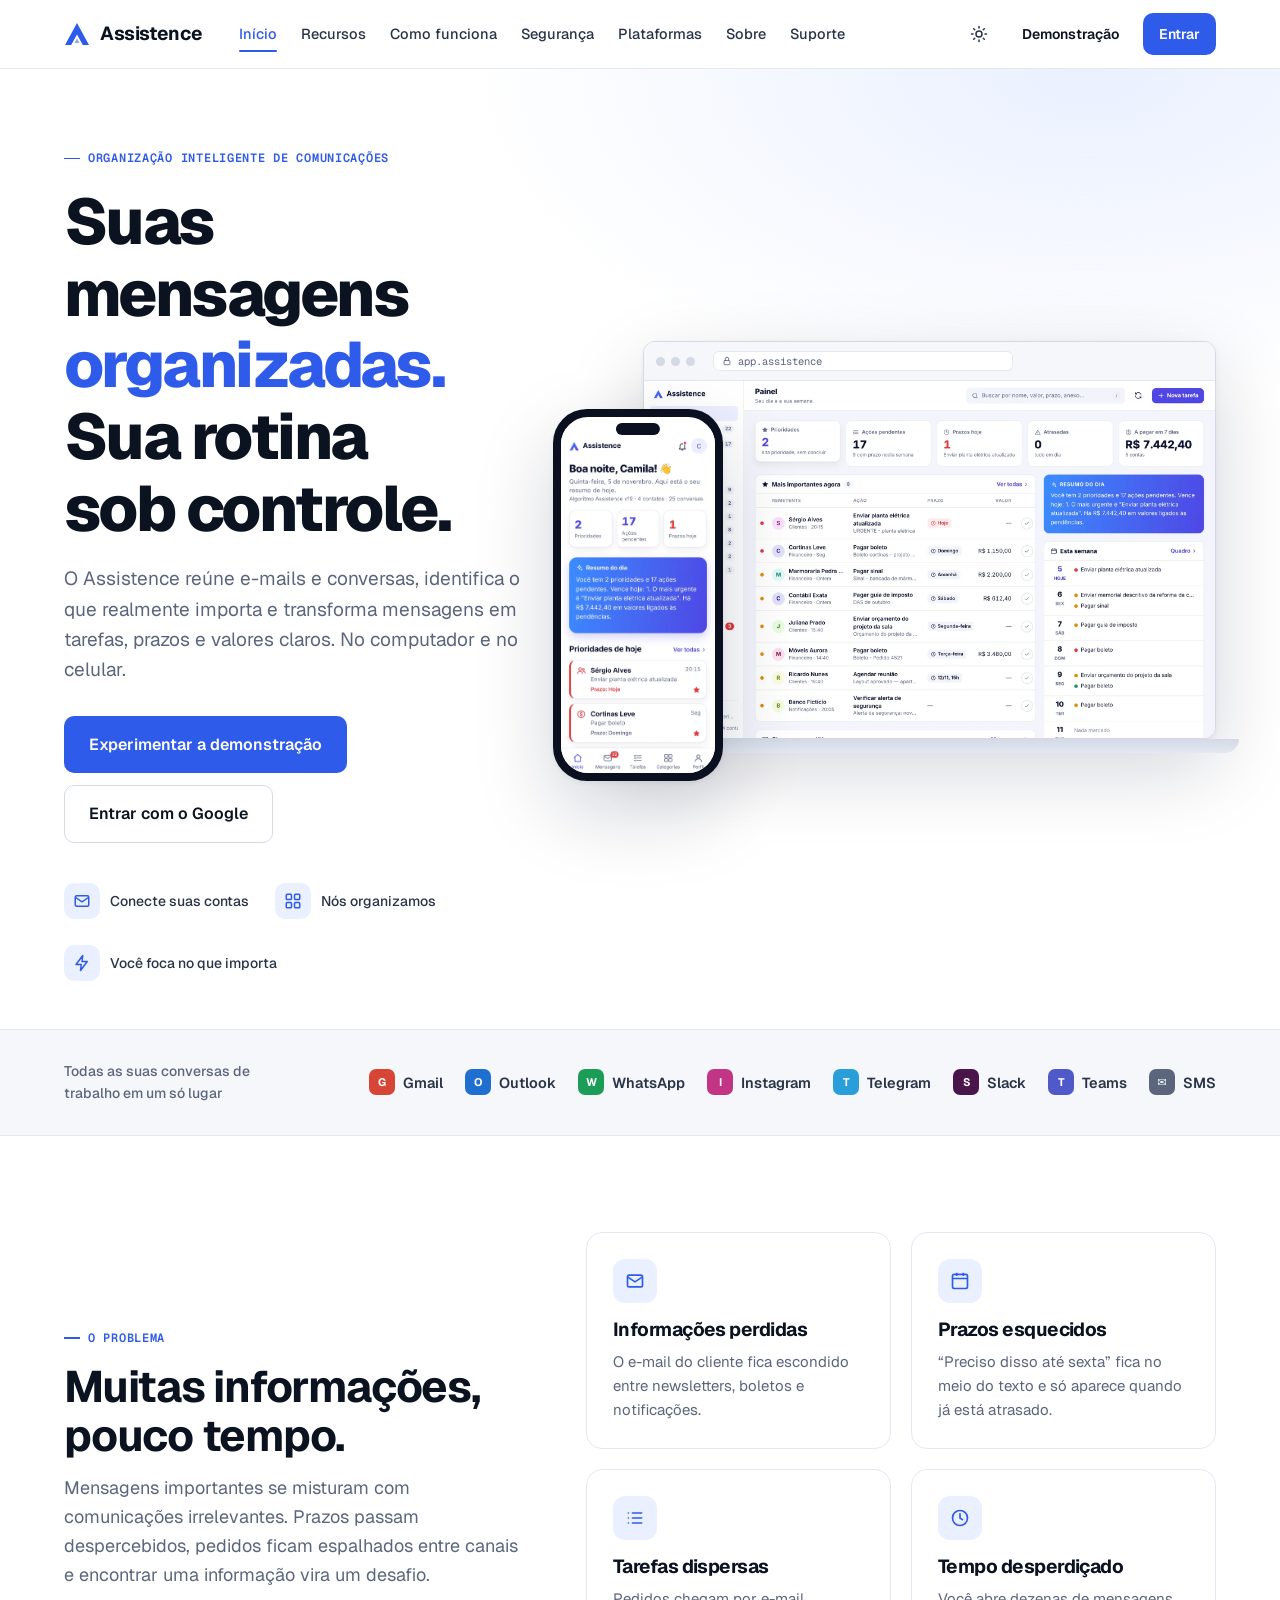
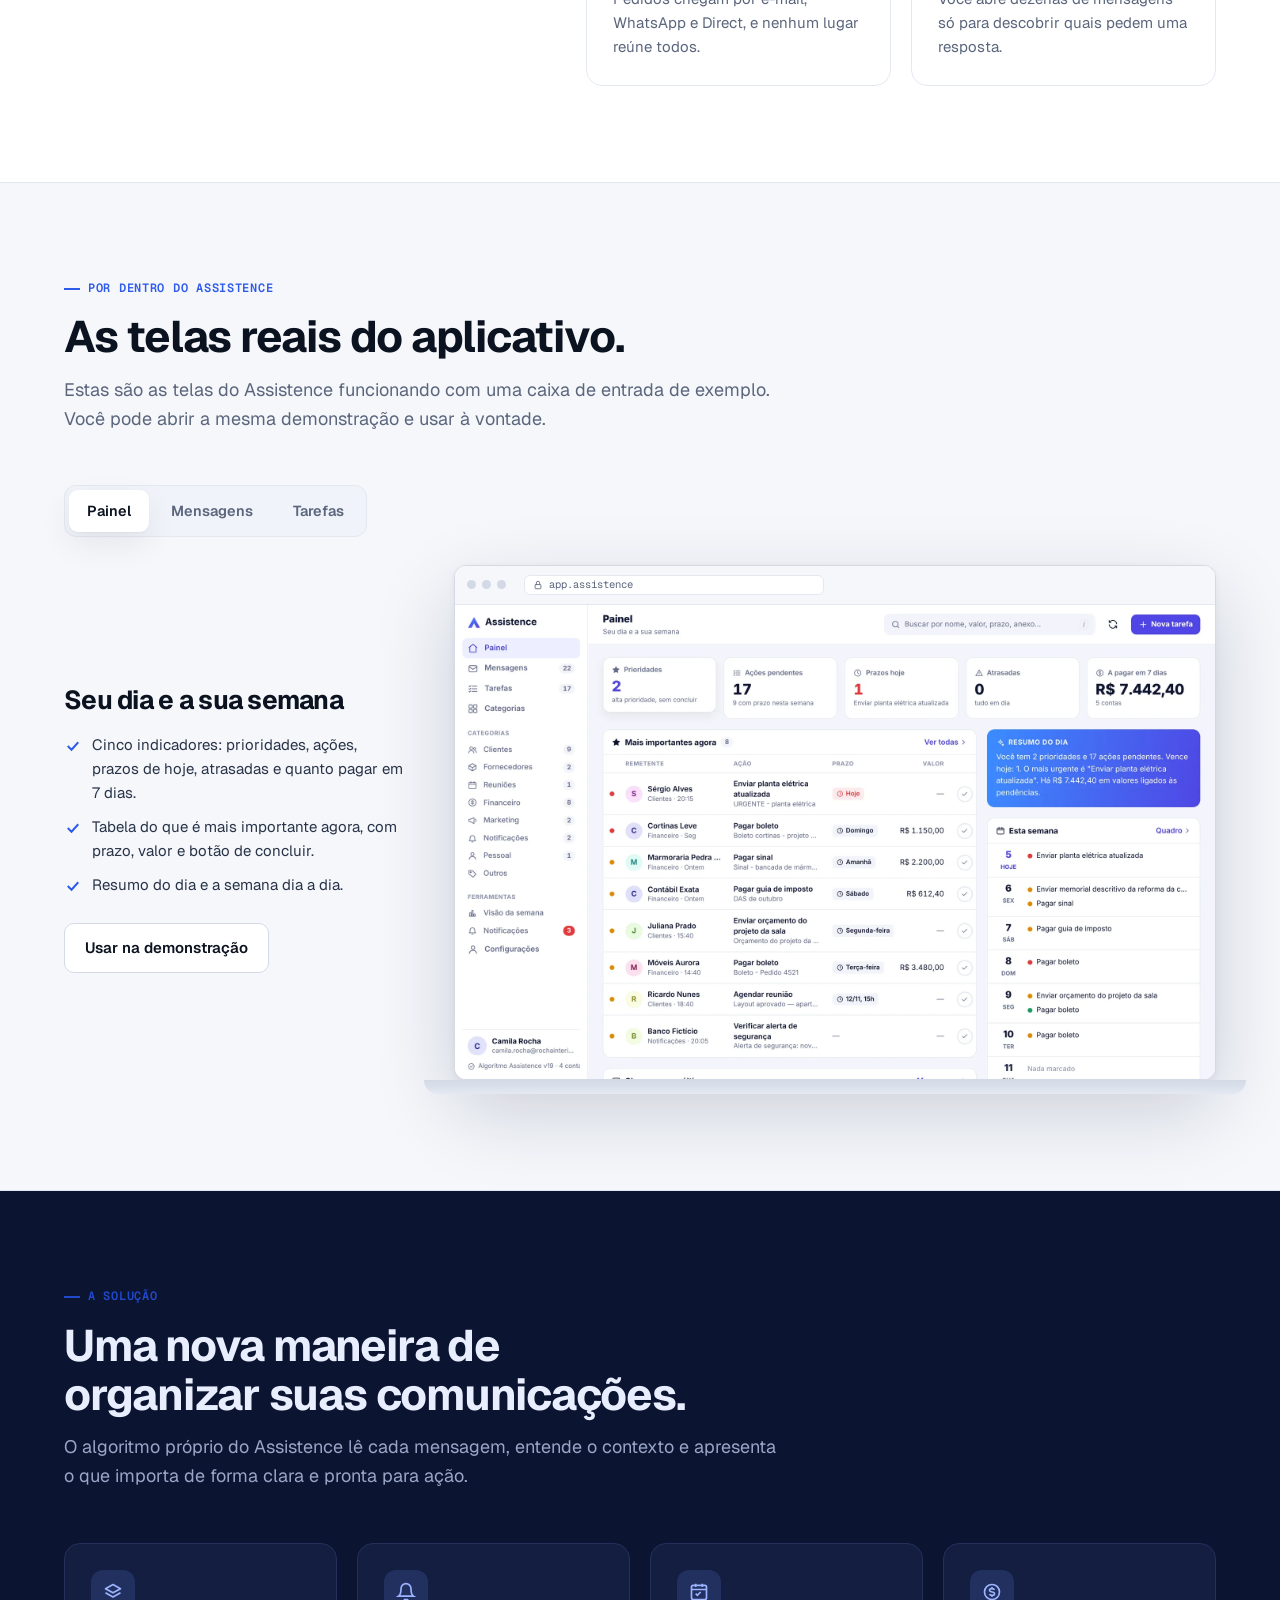
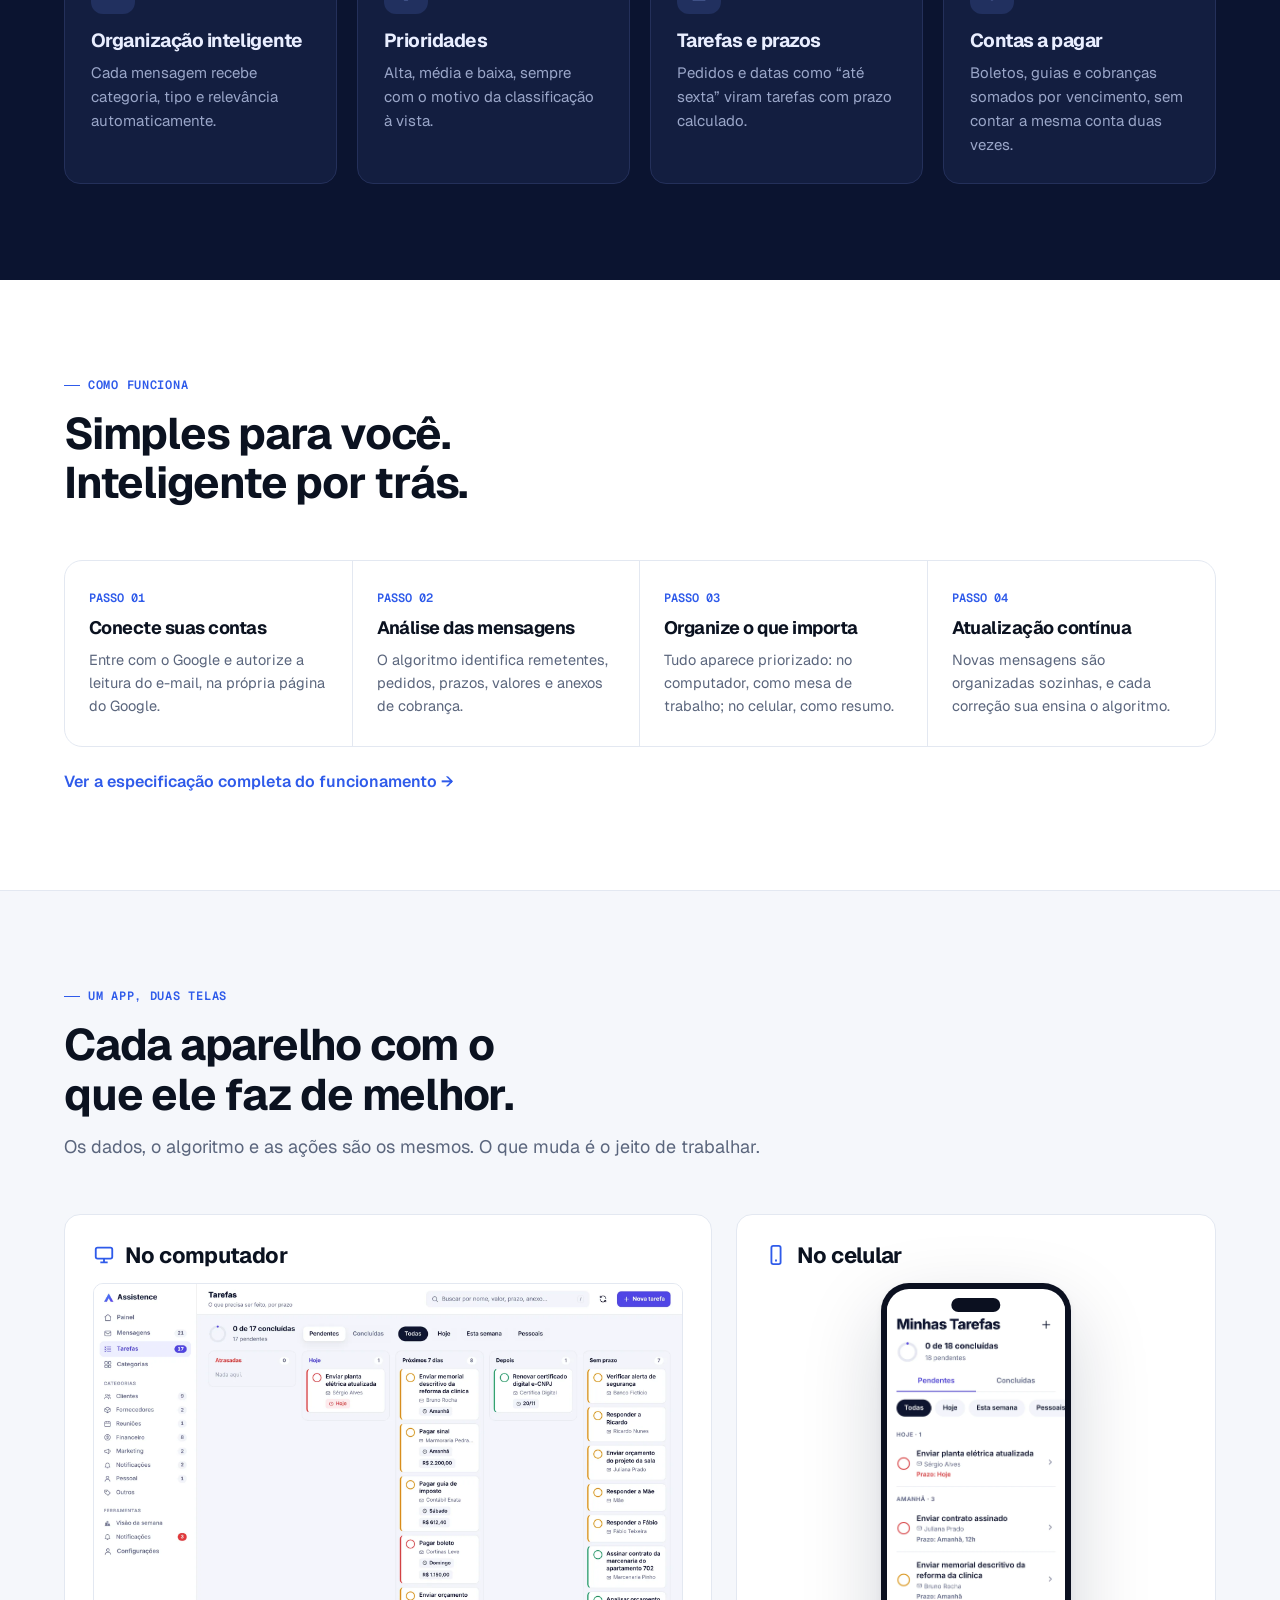
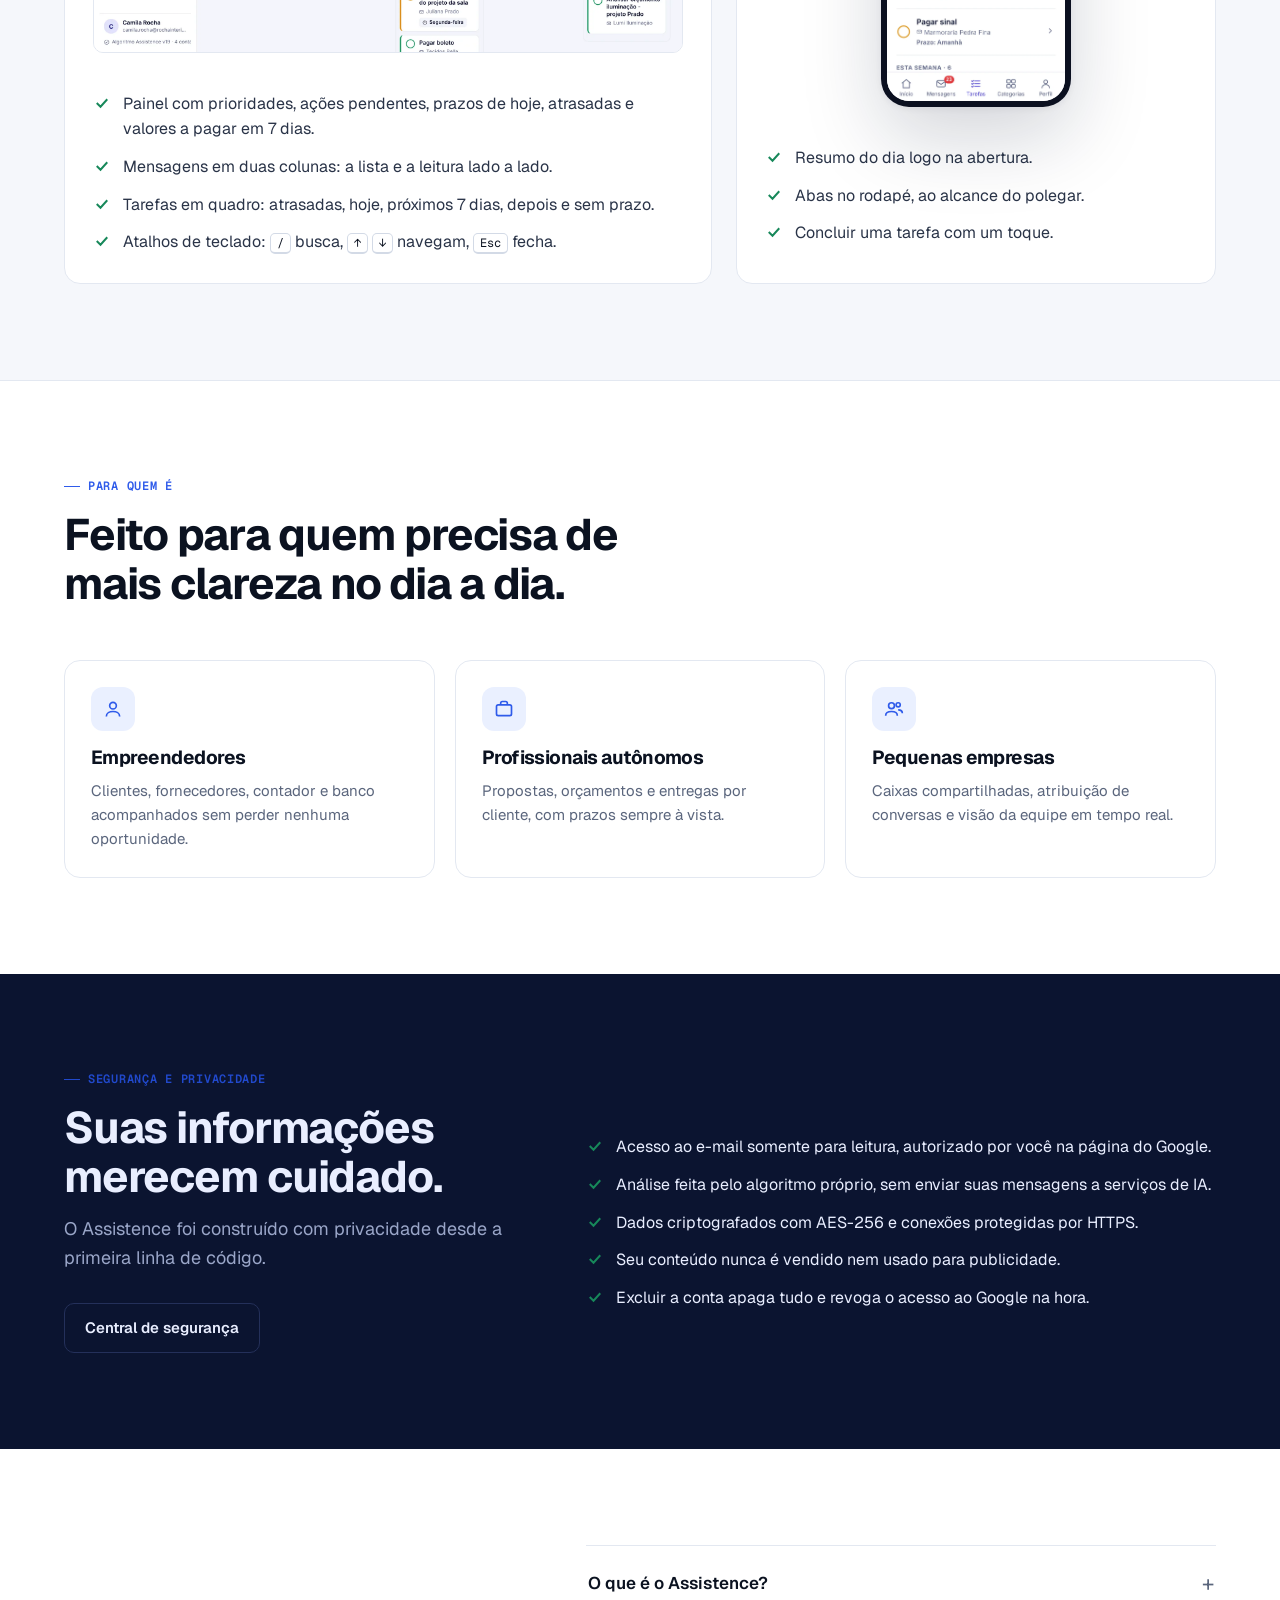
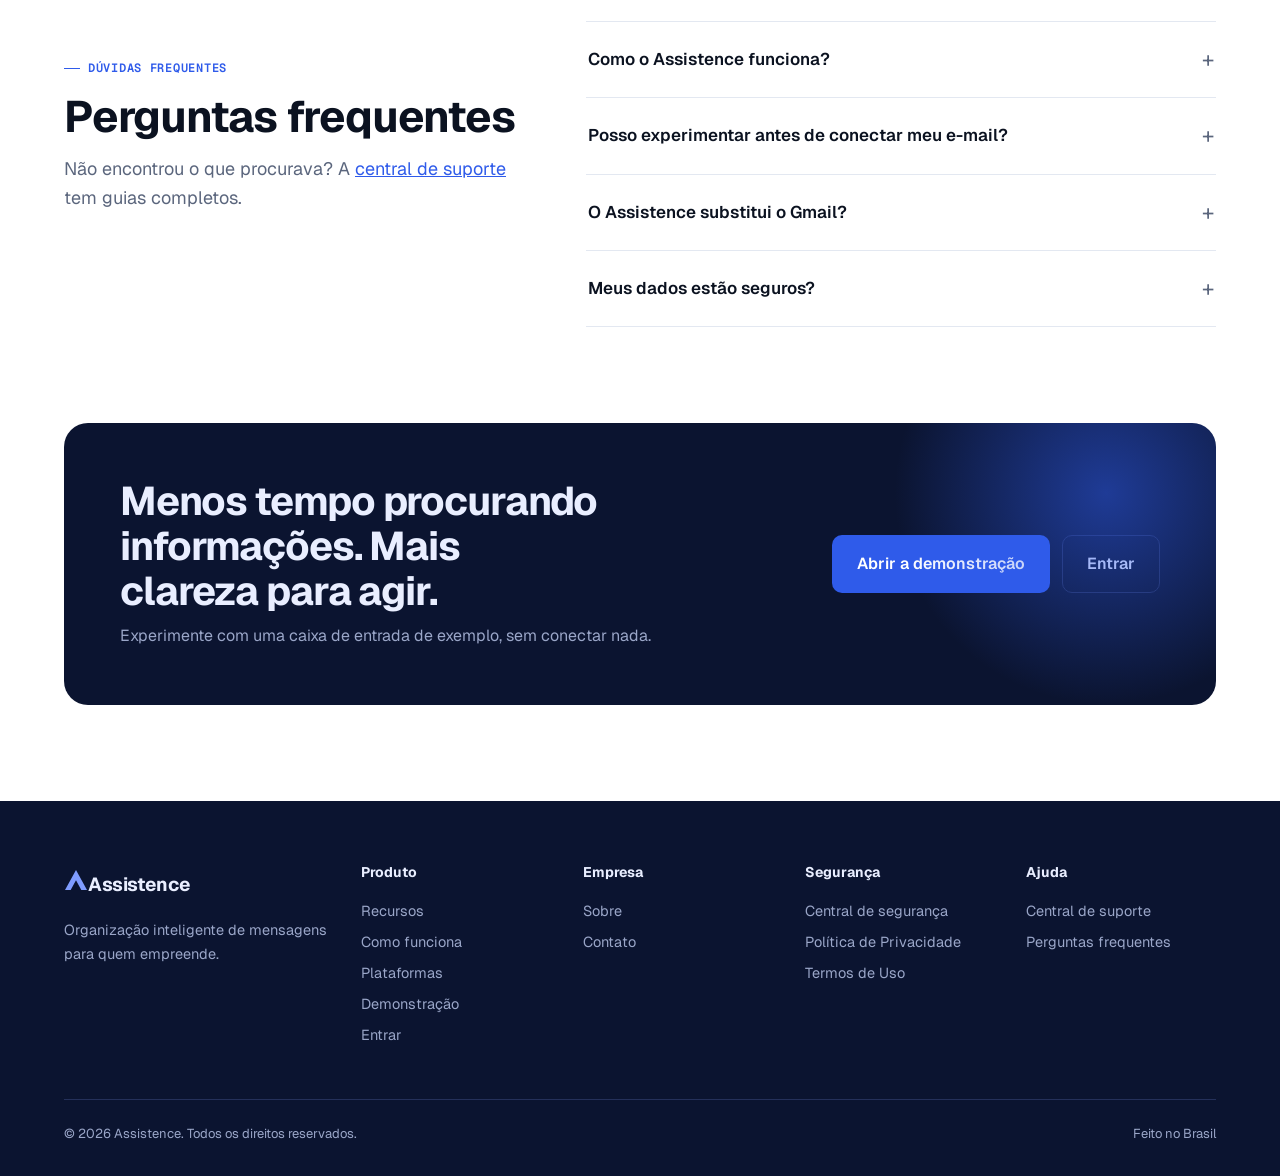
==== site/index.html @ debc9193 "Publica o site do Assistence pela Netlify Site v2 na pasta site/ (netlify.toml), com a página de dem" ====
<!doctype html>
<html lang="pt-BR">
<head>
<meta charset="utf-8">
<meta name="viewport" content="width=device-width,initial-scale=1,viewport-fit=cover">
<title>Assistence | Organização inteligente de mensagens</title>
<meta name="description" content="O Assistence reúne e-mails e conversas, identifica o que importa e transforma mensagens em tarefas, prazos e valores. No computador e no celular.">
<meta property="og:type" content="website">
<meta property="og:site_name" content="Assistence">
<meta property="og:title" content="Assistence | Organização inteligente de mensagens">
<meta property="og:description" content="O Assistence reúne e-mails e conversas, identifica o que importa e transforma mensagens em tarefas, prazos e valores. No computador e no celular.">
<meta property="og:locale" content="pt_BR">
<meta name="twitter:card" content="summary_large_image">
<meta name="theme-color" content="#2f5bea">
<link rel="icon" href="assets/icone.svg" type="image/svg+xml">
<link rel="preconnect" href="https://fonts.googleapis.com"><link rel="preconnect" href="https://fonts.gstatic.com" crossorigin>
<link rel="stylesheet" href="https://fonts.googleapis.com/css2?family=Geist:wght@400;500;600;700;800&family=Geist+Mono:wght@500;600&display=swap">
<link rel="stylesheet" href="assets/site.css">
<!-- Espaço para o código de análise de visitas (Google Analytics ou Cloudflare Web Analytics) -->
</head>
<body>
<header class="top">
  <div class="wrap nav">
    <a class="logo" href="index.html" aria-label="Assistence, página inicial"><svg width="26" height="24" viewBox="0 0 26 24" fill="currentColor"><path d="M13 1 1 23h6.2L13 12.4 18.8 23H25z"/><path d="M13 16.2 10.6 21h4.8z" opacity=".55"/></svg>Assistence</a>
    <nav class="menu" id="menu" aria-label="Seções do site"></nav>
    <div class="nav-r">
      <button class="icb" id="theme" aria-label="Alternar tema claro e escuro"><svg width="18" height="18" viewBox="0 0 24 24" fill="none" stroke="currentColor" stroke-width="2" stroke-linecap="round"><circle cx="12" cy="12" r="4"/><path d="M12 2v2M12 20v2M4.9 4.9l1.4 1.4M17.7 17.7l1.4 1.4M2 12h2M20 12h2M4.9 19.1l1.4-1.4M17.7 6.3l1.4-1.4"/></svg></button>
      <a class="btn ghost sm only-desk" data-link="demo" href="acessar.html">Demonstração</a>
      <a class="btn sm" data-link="app" href="acessar.html">Entrar</a>
    </div>
  </div>
</header>
<main>
<div class="page" id="p-inicio">
  <section class="hero">
    <div class="wrap hero-grid">
      <div>
        <span class="label">Organização inteligente de comunicações</span>
        <h1>Suas mensagens <span>organizadas.</span> Sua rotina sob controle.</h1>
        <p class="lead">O Assistence reúne e-mails e conversas, identifica o que realmente importa e transforma mensagens em tarefas, prazos e valores claros. No computador e no celular.</p>
        <div class="cta"><a class="btn lg" data-link="demo" href="acessar.html">Experimentar a demonstração</a><a class="btn sec lg" data-link="app" href="acessar.html">Entrar com o Google</a></div>
        <div class="pillars">
          <div><i><svg width="18" height="18" viewBox="0 0 24 24" fill="none" stroke="currentColor" stroke-width="2"><rect x="3" y="5" width="18" height="14" rx="2"/><path d="m3 7 9 6 9-6"/></svg></i>Conecte suas contas</div>
          <div><i><svg width="18" height="18" viewBox="0 0 24 24" fill="none" stroke="currentColor" stroke-width="2"><rect x="3" y="3" width="7" height="7" rx="1.5"/><rect x="14" y="3" width="7" height="7" rx="1.5"/><rect x="3" y="14" width="7" height="7" rx="1.5"/><rect x="14" y="14" width="7" height="7" rx="1.5"/></svg></i>Nós organizamos</div>
          <div><i><svg width="18" height="18" viewBox="0 0 24 24" fill="none" stroke="currentColor" stroke-width="2" stroke-linejoin="round"><path d="M13 2 4 14h7l-1 8 9-12h-7z"/></svg></i>Você foca no que importa</div>
        </div>
      </div>
      <div class="devices only-desk" data-mock="pair"></div>
      <div class="hero-phone" data-mock="phone:inicio"></div>
    </div>
  </section>

  <section class="channels">
    <div class="wrap row">
      <p>Todas as suas conversas de trabalho em um só lugar</p>
      <div class="chs" data-mock="channels"></div>
    </div>
  </section>

  <section class="band">
    <div class="wrap split">
      <div class="shead flat"><span class="label">O problema</span><h2>Muitas informações, pouco tempo.</h2><p>Mensagens importantes se misturam com comunicações irrelevantes. Prazos passam despercebidos, pedidos ficam espalhados entre canais e encontrar uma informação vira um desafio.</p></div>
      <div class="g2 mscroll">
        <div class="card"><div class="ic"><svg width="20" height="20" viewBox="0 0 24 24" fill="none" stroke="currentColor" stroke-width="2"><rect x="3" y="5" width="18" height="14" rx="2"/><path d="m3 7 9 6 9-6"/></svg></div><h3>Informações perdidas</h3><p>O e-mail do cliente fica escondido entre newsletters, boletos e notificações.</p></div>
        <div class="card"><div class="ic"><svg width="20" height="20" viewBox="0 0 24 24" fill="none" stroke="currentColor" stroke-width="2"><rect x="3" y="4" width="18" height="17" rx="2"/><path d="M3 9h18M8 2v4M16 2v4"/></svg></div><h3>Prazos esquecidos</h3><p>“Preciso disso até sexta” fica no meio do texto e só aparece quando já está atrasado.</p></div>
        <div class="card"><div class="ic"><svg width="20" height="20" viewBox="0 0 24 24" fill="none" stroke="currentColor" stroke-width="2" stroke-linecap="round"><path d="M9 6h11M9 12h11M9 18h11M4 6h.01M4 12h.01M4 18h.01"/></svg></div><h3>Tarefas dispersas</h3><p>Pedidos chegam por e-mail, WhatsApp e Direct, e nenhum lugar reúne todos.</p></div>
        <div class="card"><div class="ic"><svg width="20" height="20" viewBox="0 0 24 24" fill="none" stroke="currentColor" stroke-width="2" stroke-linecap="round"><circle cx="12" cy="12" r="9"/><path d="M12 7v5l3 2"/></svg></div><h3>Tempo desperdiçado</h3><p>Você abre dezenas de mensagens só para descobrir quais pedem uma resposta.</p></div>
      </div>
    </div>
  </section>

  <section class="band alt" id="por-dentro">
    <div class="wrap">
      <div class="shead"><span class="label">Por dentro do Assistence</span><h2>As telas reais do aplicativo.</h2><p>Estas são as telas do Assistence funcionando com uma caixa de entrada de exemplo. Você pode abrir a mesma demonstração e usar à vontade.</p></div>
      <div class="only-desk" data-mock="tour-desk"></div>
      <div class="only-mob" data-mock="tour-mob"></div>
    </div>
  </section>

  <section class="band ink">
    <div class="wrap">
      <div class="shead"><span class="label">A solução</span><h2>Uma nova maneira de organizar suas comunicações.</h2><p>O algoritmo próprio do Assistence lê cada mensagem, entende o contexto e apresenta o que importa de forma clara e pronta para ação.</p></div>
      <div class="g4 mscroll">
        <div class="card"><div class="ic"><svg width="20" height="20" viewBox="0 0 24 24" fill="none" stroke="currentColor" stroke-width="2" stroke-linejoin="round"><path d="m12 3 9 5-9 5-9-5z"/><path d="m3 13 9 5 9-5"/></svg></div><h3>Organização inteligente</h3><p>Cada mensagem recebe categoria, tipo e relevância automaticamente.</p></div>
        <div class="card"><div class="ic"><svg width="20" height="20" viewBox="0 0 24 24" fill="none" stroke="currentColor" stroke-width="2" stroke-linecap="round"><path d="M6 8a6 6 0 1 1 12 0c0 7 3 9 3 9H3s3-2 3-9"/><path d="M10 21h4"/></svg></div><h3>Prioridades</h3><p>Alta, média e baixa, sempre com o motivo da classificação à vista.</p></div>
        <div class="card"><div class="ic"><svg width="20" height="20" viewBox="0 0 24 24" fill="none" stroke="currentColor" stroke-width="2"><rect x="3" y="4" width="18" height="17" rx="2"/><path d="M3 9h18M8 2v4M16 2v4M8 14l2 2 4-4"/></svg></div><h3>Tarefas e prazos</h3><p>Pedidos e datas como “até sexta” viram tarefas com prazo calculado.</p></div>
        <div class="card"><div class="ic"><svg width="20" height="20" viewBox="0 0 24 24" fill="none" stroke="currentColor" stroke-width="2"><circle cx="12" cy="12" r="9"/><path d="M15 9.5c-.5-1-1.6-1.5-3-1.5-1.7 0-3 .8-3 2s1.3 1.7 3 2 3 .8 3 2-1.3 2-3 2c-1.4 0-2.5-.5-3-1.5M12 6v2M12 16v2"/></svg></div><h3>Contas a pagar</h3><p>Boletos, guias e cobranças somados por vencimento, sem contar a mesma conta duas vezes.</p></div>
      </div>
    </div>
  </section>

  <section class="band">
    <div class="wrap">
      <div class="shead"><span class="label">Como funciona</span><h2>Simples para você. Inteligente por trás.</h2></div>
      <div class="flow">
        <div><span class="n">PASSO 01</span><h3>Conecte suas contas</h3><p>Entre com o Google e autorize a leitura do e-mail, na própria página do Google.</p></div>
        <div><span class="n">PASSO 02</span><h3>Análise das mensagens</h3><p>O algoritmo identifica remetentes, pedidos, prazos, valores e anexos de cobrança.</p></div>
        <div><span class="n">PASSO 03</span><h3>Organize o que importa</h3><p>Tudo aparece priorizado: no computador, como mesa de trabalho; no celular, como resumo.</p></div>
        <div><span class="n">PASSO 04</span><h3>Atualização contínua</h3><p>Novas mensagens são organizadas sozinhas, e cada correção sua ensina o algoritmo.</p></div>
      </div>
      <p style="margin-top:22px"><a href="como-funciona.html" style="font-weight:600;text-decoration:none">Ver a especificação completa do funcionamento →</a></p>
    </div>
  </section>

  <section class="band alt">
    <div class="wrap">
      <div class="shead"><span class="label">Um app, duas telas</span><h2>Cada aparelho com o que ele faz de melhor.</h2><p>Os dados, o algoritmo e as ações são os mesmos. O que muda é o jeito de trabalhar.</p></div>
      <div class="twin">
        <div class="card">
          <h3><svg width="22" height="22" viewBox="0 0 24 24" fill="none" stroke="currentColor" stroke-width="2"><rect x="3" y="4" width="18" height="12" rx="2"/><path d="M8 20h8M12 16v4"/></svg>No computador</h3>
          <div class="shot"><img src="img/app-computador-tarefas.webp" width="1920" height="1200" loading="lazy" alt="Quadro de tarefas do Assistence no computador, separado por prazo"></div>
          <ul class="ticks">
            <li><svg width="18" height="18" viewBox="0 0 24 24" fill="none" stroke="currentColor" stroke-width="2.6"><path d="m5 12 5 5 9-10"/></svg>Painel com prioridades, ações pendentes, prazos de hoje, atrasadas e valores a pagar em 7 dias.</li>
            <li><svg width="18" height="18" viewBox="0 0 24 24" fill="none" stroke="currentColor" stroke-width="2.6"><path d="m5 12 5 5 9-10"/></svg>Mensagens em duas colunas: a lista e a leitura lado a lado.</li>
            <li><svg width="18" height="18" viewBox="0 0 24 24" fill="none" stroke="currentColor" stroke-width="2.6"><path d="m5 12 5 5 9-10"/></svg>Tarefas em quadro: atrasadas, hoje, próximos 7 dias, depois e sem prazo.</li>
            <li><svg width="18" height="18" viewBox="0 0 24 24" fill="none" stroke="currentColor" stroke-width="2.6"><path d="m5 12 5 5 9-10"/></svg><span>Atalhos de teclado: <span class="kbd">/</span> busca, <span class="kbd">↑</span> <span class="kbd">↓</span> navegam, <span class="kbd">Esc</span> fecha.</span></li>
          </ul>
        </div>
        <div class="card">
          <h3><svg width="22" height="22" viewBox="0 0 24 24" fill="none" stroke="currentColor" stroke-width="2"><rect x="7" y="2" width="10" height="20" rx="2"/><path d="M11 18h2"/></svg>No celular</h3>
          <div class="pshot" data-mock="phone:tarefas"></div>
          <ul class="ticks">
            <li><svg width="18" height="18" viewBox="0 0 24 24" fill="none" stroke="currentColor" stroke-width="2.6"><path d="m5 12 5 5 9-10"/></svg>Resumo do dia logo na abertura.</li>
            <li><svg width="18" height="18" viewBox="0 0 24 24" fill="none" stroke="currentColor" stroke-width="2.6"><path d="m5 12 5 5 9-10"/></svg>Abas no rodapé, ao alcance do polegar.</li>
            <li><svg width="18" height="18" viewBox="0 0 24 24" fill="none" stroke="currentColor" stroke-width="2.6"><path d="m5 12 5 5 9-10"/></svg>Concluir uma tarefa com um toque.</li>
          </ul>
        </div>
      </div>
    </div>
  </section>

  <section class="band">
    <div class="wrap">
      <div class="shead"><span class="label">Para quem é</span><h2>Feito para quem precisa de mais clareza no dia a dia.</h2></div>
      <div class="g3 mscroll">
        <div class="card"><div class="ic"><svg width="20" height="20" viewBox="0 0 24 24" fill="none" stroke="currentColor" stroke-width="2"><circle cx="12" cy="8" r="4"/><path d="M4 21c0-4 4-6 8-6s8 2 8 6"/></svg></div><h3>Empreendedores</h3><p>Clientes, fornecedores, contador e banco acompanhados sem perder nenhuma oportunidade.</p></div>
        <div class="card"><div class="ic"><svg width="20" height="20" viewBox="0 0 24 24" fill="none" stroke="currentColor" stroke-width="2"><rect x="3" y="7" width="18" height="13" rx="2"/><path d="M8 7V5a2 2 0 0 1 2-2h4a2 2 0 0 1 2 2v2"/></svg></div><h3>Profissionais autônomos</h3><p>Propostas, orçamentos e entregas por cliente, com prazos sempre à vista.</p></div>
        <div class="card"><div class="ic"><svg width="20" height="20" viewBox="0 0 24 24" fill="none" stroke="currentColor" stroke-width="2"><circle cx="9" cy="8" r="3.5"/><path d="M2 20c0-3.5 3-5 7-5s7 1.5 7 5"/><circle cx="17" cy="7" r="2.5"/><path d="M17 13c3 0 5 1.3 5 4"/></svg></div><h3>Pequenas empresas</h3><p>Caixas compartilhadas, atribuição de conversas e visão da equipe em tempo real.</p></div>
      </div>
    </div>
  </section>

  <section class="band ink">
    <div class="wrap split">
      <div>
        <div class="shead flat"><span class="label">Segurança e privacidade</span><h2>Suas informações merecem cuidado.</h2><p>O Assistence foi construído com privacidade desde a primeira linha de código.</p></div>
        <div class="cta"><a class="btn sec" href="seguranca.html">Central de segurança</a></div>
      </div>
      <ul class="ticks">
        <li><svg width="18" height="18" viewBox="0 0 24 24" fill="none" stroke="currentColor" stroke-width="2.6"><path d="m5 12 5 5 9-10"/></svg>Acesso ao e-mail somente para leitura, autorizado por você na página do Google.</li>
        <li><svg width="18" height="18" viewBox="0 0 24 24" fill="none" stroke="currentColor" stroke-width="2.6"><path d="m5 12 5 5 9-10"/></svg>Análise feita pelo algoritmo próprio, sem enviar suas mensagens a serviços de IA.</li>
        <li><svg width="18" height="18" viewBox="0 0 24 24" fill="none" stroke="currentColor" stroke-width="2.6"><path d="m5 12 5 5 9-10"/></svg>Dados criptografados com AES-256 e conexões protegidas por HTTPS.</li>
        <li><svg width="18" height="18" viewBox="0 0 24 24" fill="none" stroke="currentColor" stroke-width="2.6"><path d="m5 12 5 5 9-10"/></svg>Seu conteúdo nunca é vendido nem usado para publicidade.</li>
        <li><svg width="18" height="18" viewBox="0 0 24 24" fill="none" stroke="currentColor" stroke-width="2.6"><path d="m5 12 5 5 9-10"/></svg>Excluir a conta apaga tudo e revoga o acesso ao Google na hora.</li>
      </ul>
    </div>
  </section>

  <section class="band">
    <div class="wrap split">
      <div class="shead flat"><span class="label">Dúvidas frequentes</span><h2>Perguntas frequentes</h2><p>Não encontrou o que procurava? A <a href="suporte.html">central de suporte</a> tem guias completos.</p></div>
      <div class="faq" data-faq="home"></div>
    </div>
  </section>

  <section class="wrap" style="padding-bottom:96px">
    <div class="final"><div><h2>Menos tempo procurando informações. Mais clareza para agir.</h2><p>Experimente com uma caixa de entrada de exemplo, sem conectar nada.</p></div><div class="cta"><a class="btn lg" data-link="demo" href="acessar.html">Abrir a demonstração</a><a class="btn sec lg" data-link="app" href="acessar.html">Entrar</a></div></div>
  </section>
</div>

</main>
<footer>
  <div class="wrap">
    <div class="fgrid">
      <div><a class="logo" href="index.html"><svg width="24" height="22" viewBox="0 0 26 24" fill="currentColor"><path d="M13 1 1 23h6.2L13 12.4 18.8 23H25z"/></svg>Assistence</a><p style="margin-top:14px;max-width:30ch">Organização inteligente de mensagens para quem empreende.</p></div>
      <div><h4>Produto</h4><a href="recursos.html">Recursos</a><a href="como-funciona.html">Como funciona</a><a href="plataformas.html">Plataformas</a><a data-link="demo" href="acessar.html">Demonstração</a><a data-link="app" href="acessar.html">Entrar</a></div>
      <div><h4>Empresa</h4><a href="sobre.html">Sobre</a><a href="suporte.html">Contato</a></div>
      <div><h4>Segurança</h4><a href="seguranca.html">Central de segurança</a><a href="privacidade.html">Política de Privacidade</a><a href="termos.html">Termos de Uso</a></div>
      <div><h4>Ajuda</h4><a href="suporte.html">Central de suporte</a><a href="suporte.html">Perguntas frequentes</a></div>
    </div>
    <div class="fbot"><span>© 2026 Assistence. Todos os direitos reservados.</span><span>Feito no Brasil</span></div>
  </div>
</footer>
<nav class="tabbar" id="tabbar" aria-label="Navegação principal"></nav>
<div class="sheet-bg" id="sheet-bg" hidden></div>
<div class="sheet" id="sheet" role="dialog" aria-modal="true" aria-label="Mais opções" hidden></div>
<script>window.PAGE="inicio";</script>
<script src="assets/config.js"></script>
<script src="assets/site.js"></script>
</body>
</html>
---- site/assets/site.css ----
html{-webkit-text-size-adjust:100%}body{margin:0}img{max-width:100%}[hidden]{display:none!important}:root{padding-top:env(safe-area-inset-top,0px)}
/* Layout: um site, duas experiências. Computador (>=1024px): menu no topo, colunas largas, o app mostrado em notebook + celular.
   Celular (<1024px, o mesmo corte do app): cabeçalho compacto, abas no rodapé como no app, faixas que deslizam para o lado e o app mostrado no celular.
   Identidade sóbria: tinta azul-marinho, um único azul de acento, cinzas puxados para o azul. */
:root{
  --bg:#ffffff; --bg2:#f5f7fb; --sf:#ffffff; --sf2:#f0f3f9; --tx:#0b1220; --tx2:#2a3448; --mu:#5b667d; --bd:#e3e8f1; --bd2:#d3dae6;
  --ac:#2f5bea; --ac-h:#2149cc; --acs:#eaf0ff; --ink:#0b1430; --ink2:#131e40; --on-ink:#e9eeff; --on-ink-mu:#9aa6c8; --ink-bd:#24305a;
  --hi:#d93636; --hi-s:#fdecec; --me:#b86e00; --me-s:#fff3df; --lo:#17885a; --lo-s:#e3f4ec; --bezel:#0b1020;
  --sh:0 1px 2px rgba(11,18,32,.04),0 12px 32px rgba(11,18,32,.07);
  --sh-lg:0 30px 80px rgba(11,20,48,.18),0 2px 6px rgba(11,20,48,.06);
  --display:"Geist",system-ui,-apple-system,"Segoe UI",Roboto,sans-serif;
  --body:"Geist",system-ui,-apple-system,"Segoe UI",Roboto,sans-serif;
  --mono:"Geist Mono",ui-monospace,SFMono-Regular,Menlo,monospace;
  --tabbar:64px;
}
@media (prefers-color-scheme:dark){:root:not([data-theme="light"]){
  --bg:#080c18; --bg2:#0c1222; --sf:#111829; --sf2:#172036; --tx:#eef2fb; --tx2:#c9d1e4; --mu:#8f9ab3; --bd:#1f2940; --bd2:#2b3753;
  --ac:#6b8dff; --ac-h:#88a3ff; --acs:#17224a; --ink:#050814; --ink2:#0d1430; --on-ink:#e9eeff; --on-ink-mu:#8f9bc0; --ink-bd:#1e2a52;
  --hi:#ff7070; --hi-s:#3a1a22; --me:#f3b443; --me-s:#352a14; --lo:#45d394; --lo-s:#123026; --bezel:#1c2440;
  --sh:0 1px 2px rgba(0,0,0,.4); --sh-lg:0 30px 80px rgba(0,0,0,.55); color-scheme:dark}}
:root[data-theme="dark"]{
  --bg:#080c18; --bg2:#0c1222; --sf:#111829; --sf2:#172036; --tx:#eef2fb; --tx2:#c9d1e4; --mu:#8f9ab3; --bd:#1f2940; --bd2:#2b3753;
  --ac:#6b8dff; --ac-h:#88a3ff; --acs:#17224a; --ink:#050814; --ink2:#0d1430; --on-ink:#e9eeff; --on-ink-mu:#8f9bc0; --ink-bd:#1e2a52;
  --hi:#ff7070; --hi-s:#3a1a22; --me:#f3b443; --me-s:#352a14; --lo:#45d394; --lo-s:#123026; --bezel:#1c2440;
  --sh:0 1px 2px rgba(0,0,0,.4); --sh-lg:0 30px 80px rgba(0,0,0,.55); color-scheme:dark}

*{box-sizing:border-box}
html{scroll-padding-top:84px}
body{background:var(--bg);color:var(--tx);font:16px/1.6 var(--body);-webkit-font-smoothing:antialiased}
body::before{content:"";position:fixed;inset:0 0 auto;height:env(safe-area-inset-top,0px);z-index:60;background:var(--bg)}
h1,h2,h3,h4,p{margin:0}
h1,h2,h3,h4{font-family:var(--display);letter-spacing:-.028em;line-height:1.12;text-wrap:balance;font-weight:700}
button{font:inherit;color:inherit;background:none;border:0;padding:0;cursor:pointer}
input,textarea,select{font:inherit;color:var(--tx)}
a{color:var(--ac)}
ul{margin:0;padding:0;list-style:none}
img{display:block}
:focus-visible{outline:2px solid var(--ac);outline-offset:3px;border-radius:6px}
svg{flex:none}
.wrap{max-width:1200px;margin:0 auto;padding-left:max(24px,env(safe-area-inset-left,0px));padding-right:max(24px,env(safe-area-inset-right,0px))}
.mu{color:var(--mu)}
.mono{font-family:var(--mono);font-size:13px}
.label{display:inline-flex;align-items:center;gap:8px;font-family:var(--mono);font-size:12px;font-weight:600;letter-spacing:.06em;text-transform:uppercase;color:var(--ac)}
.label::before{content:"";width:16px;height:1.5px;background:currentColor}
.ink .label{color:var(--ac-h)}
.only-mob{display:none!important}

/* ---------- topo ---------- */
header.top{position:sticky;top:env(safe-area-inset-top,0px);z-index:50;background:color-mix(in srgb,var(--bg) 88%,transparent);backdrop-filter:saturate(1.4) blur(12px);-webkit-backdrop-filter:saturate(1.4) blur(12px);border-bottom:1px solid var(--bd)}
.nav{display:flex;align-items:center;gap:26px;height:68px}
.logo{display:flex;align-items:center;gap:10px;font-family:var(--display);font-weight:700;font-size:19px;letter-spacing:-.02em;color:var(--tx);text-decoration:none}
.logo svg{color:var(--ac)}
.menu{display:flex;gap:2px;flex:1}
.menu a{color:var(--tx2);text-decoration:none;font-size:14.5px;font-weight:500;padding:8px 11px;border-radius:8px;position:relative;white-space:nowrap}
.menu a:hover{color:var(--tx);background:var(--sf2)}
.menu a.on{color:var(--ac)}
.menu a.on::after{content:"";position:absolute;left:11px;right:11px;bottom:2px;height:2px;border-radius:2px;background:var(--ac)}
.nav-r{display:flex;align-items:center;gap:8px}
.icb{width:38px;height:38px;border-radius:10px;display:grid;place-items:center;color:var(--tx2)}
.icb:hover{background:var(--sf2);color:var(--tx)}

/* ---------- botões ---------- */
.btn{display:inline-flex;align-items:center;justify-content:center;gap:8px;border-radius:10px;padding:12px 20px;font-weight:600;font-size:15px;background:var(--ac);color:#fff;text-decoration:none;border:1px solid transparent;transition:background .15s;white-space:nowrap}
.btn:hover{background:var(--ac-h)}
.btn.sec{background:var(--sf);color:var(--tx);border-color:var(--bd2)}
.btn.sec:hover{background:var(--sf2)}
.btn.ghost{background:transparent;color:var(--tx);border-color:transparent}
.btn.ghost:hover{background:var(--sf2)}
.btn.sm{padding:9px 15px;font-size:14px}
.btn.lg{padding:15px 24px;font-size:16px}
.ink .btn.sec{background:transparent;color:var(--on-ink);border-color:var(--ink-bd)}

/* ---------- estrutura ---------- */
.band{padding-block:96px}
.band.alt{background:var(--bg2);border-block:1px solid var(--bd)}
.ink{background:var(--ink);color:var(--on-ink)}
.ink .mu{color:var(--on-ink-mu)}
.shead{max-width:720px;display:grid;gap:14px;margin-bottom:52px}
.shead.flat{margin-bottom:0}
.shead.c{margin-inline:auto;text-align:center;justify-items:center}
.shead h2{font-size:clamp(28px,4vw,44px)}
.shead p{font-size:18px;color:var(--mu)}
.ink .shead p{color:var(--on-ink-mu)}
.phero{padding-block:84px 64px;border-bottom:1px solid var(--bd);background:radial-gradient(1200px 400px at 80% -10%,var(--acs),transparent 70%)}
.phero h1{font-size:clamp(34px,5.2vw,58px);max-width:17ch;margin:16px 0 18px}
.phero p.lead{font-size:19px;color:var(--mu);max-width:42em}
.g2{display:grid;grid-template-columns:repeat(2,1fr);gap:20px}
.g3{display:grid;grid-template-columns:repeat(3,1fr);gap:20px}
.g4{display:grid;grid-template-columns:repeat(4,1fr);gap:20px}
.split{display:grid;grid-template-columns:.85fr 1.15fr;gap:56px;align-items:center}
.split.rev{grid-template-columns:1.15fr .85fr}
.split.rev>:first-child{order:2}
.cta{display:flex;gap:12px;flex-wrap:wrap;margin-top:30px}

/* ---------- aparelhos com as telas reais do app ---------- */
.laptop{min-width:0}
.screen{background:var(--sf);border:1px solid var(--bd2);border-radius:12px;box-shadow:var(--sh-lg);overflow:hidden}
.chrome{display:flex;align-items:center;gap:6px;padding:9px 12px;border-bottom:1px solid var(--bd);background:var(--bg2)}
.chrome i{width:9px;height:9px;border-radius:50%;background:var(--bd2)}
.chrome .url{margin-left:12px;flex:1;max-width:300px;height:20px;border-radius:6px;background:var(--sf);border:1px solid var(--bd);font-size:10.5px;color:var(--mu);display:flex;align-items:center;gap:6px;padding:0 8px;font-family:var(--mono);overflow:hidden;white-space:nowrap}
.screen img{width:100%;height:auto;aspect-ratio:16/10;background:var(--sf2)}
.base{height:14px;margin:0 -4%;background:linear-gradient(var(--bd2),var(--bd));border-radius:0 0 14px 14px}
.phone{background:var(--bezel);border-radius:34px;padding:8px;box-shadow:var(--sh-lg);position:relative}
.phone::before{content:"";position:absolute;top:calc(8px + 1.6%);left:50%;transform:translateX(-50%);width:26%;height:3.4%;max-height:20px;border-radius:99px;background:var(--bezel);z-index:2}
.phone .scr{border-radius:27px;overflow:hidden;background:#fff;padding-top:8%}
.phone img{width:100%;height:auto;aspect-ratio:750/1676;background:#fff}
.devices{position:relative;padding-bottom:28px;min-width:0}
.devices .phone{position:absolute;left:-34px;bottom:0;width:27%;max-width:220px}
.devices .laptop{margin-left:9%}

/* ---------- hero ---------- */
.hero{padding-block:72px 48px;background:radial-gradient(900px 480px at 85% 0%,var(--acs),transparent 70%)}
.hero-grid{display:grid;grid-template-columns:.86fr 1.14fr;gap:48px;align-items:center}
.hero h1{font-size:clamp(38px,5.4vw,64px);font-weight:800;letter-spacing:-.04em;margin:18px 0 20px}
.hero h1 span{color:var(--ac)}
.hero .lead{font-size:19px;color:var(--mu);max-width:32em}
.pillars{display:flex;gap:26px;flex-wrap:wrap;margin-top:40px}
.pillars div{display:flex;align-items:center;gap:10px;font-size:14px;color:var(--tx2);font-weight:500}
.pillars i{width:36px;height:36px;border-radius:10px;background:var(--acs);color:var(--ac);display:grid;place-items:center}
.hero-phone{display:none}

/* ---------- canais ---------- */
.channels{padding-block:30px;border-block:1px solid var(--bd);background:var(--bg2)}
.channels .row{display:flex;align-items:center;gap:32px;justify-content:space-between}
.channels p{font-size:14px;color:var(--mu);font-weight:500;max-width:15em;flex:none}
.chs{display:flex;gap:10px 22px;flex-wrap:wrap}
.chip{display:flex;align-items:center;gap:8px;font-weight:600;font-size:14.5px;color:var(--tx2);white-space:nowrap}
.cdot{width:26px;height:26px;border-radius:7px;display:grid;place-items:center;color:#fff;font-size:11px;font-weight:700}
.c-gm{background:#d64535}.c-ol{background:#1f6fd1}.c-wa{background:#1c9d57}.c-ig{background:#c13584}.c-tg{background:#2a9ed8}.c-sl{background:#4a154b}.c-tm{background:#5059c9}.c-sms{background:#5b667d}

/* ---------- cartões ---------- */
.card{background:var(--sf);border:1px solid var(--bd);border-radius:16px;padding:26px;display:grid;gap:10px;align-content:start;min-width:0}
.card h3{font-size:19px}
.card p{color:var(--mu);font-size:15px}
.ic{width:44px;height:44px;border-radius:12px;background:var(--acs);color:var(--ac);display:grid;place-items:center;margin-bottom:6px}
.ink .card{background:var(--ink2);border-color:var(--ink-bd)}
.ink .card p{color:var(--on-ink-mu)}
.ink .ic{background:rgba(107,141,255,.16);color:#9db3ff}
.ticks{display:grid;gap:12px;margin-top:22px}
.ticks li{display:flex;gap:12px;align-items:flex-start;color:var(--tx2)}
.ticks svg{color:var(--lo);margin-top:3px}
.ink .ticks li{color:var(--on-ink)}

/* ---------- tour do app ---------- */
.tour-tabs{display:inline-flex;gap:4px;padding:4px;border-radius:12px;background:var(--sf2);border:1px solid var(--bd);margin-bottom:28px}
.tour-tabs button{padding:9px 18px;border-radius:9px;font-weight:600;font-size:14.5px;color:var(--mu)}
.tour-tabs button.on{background:var(--sf);color:var(--tx);box-shadow:var(--sh)}
.tour{display:grid;grid-template-columns:.62fr 1.38fr;gap:48px;align-items:center}
.tour-cap{display:grid;gap:12px}
.tour-cap h3{font-size:26px}
.tour-cap p{color:var(--mu)}
.tour-cap ul{display:grid;gap:10px;margin-top:6px}
.tour-cap li{display:flex;gap:10px;color:var(--tx2);font-size:15px}
.tour-cap li svg{color:var(--ac);margin-top:4px}
.kbd{font-family:var(--mono);font-size:12px;border:1px solid var(--bd2);border-bottom-width:2px;border-radius:5px;padding:1px 6px;background:var(--sf);color:var(--tx)}
.carousel{display:flex;gap:16px;overflow-x:auto;scroll-snap-type:x mandatory;padding:4px 24px 12px;margin:0 -24px;scrollbar-width:none}
.carousel::-webkit-scrollbar{display:none}
.carousel figure{flex:0 0 72%;max-width:300px;scroll-snap-align:center;margin:0;display:grid;gap:14px}
.carousel figcaption{display:grid;gap:2px}
.carousel figcaption b{font-size:16px}
.carousel figcaption span{color:var(--mu);font-size:14px}
.dots{display:flex;justify-content:center;gap:6px;margin-top:10px}
.dots i{width:7px;height:7px;border-radius:99px;background:var(--bd2);transition:width .2s,background .2s}
.dots i.on{width:20px;background:var(--ac)}

/* ---------- duas telas ---------- */
.twin{display:grid;grid-template-columns:1.35fr 1fr;gap:24px;align-items:stretch}
.twin .card{padding:28px;gap:16px}
.twin .card h3{font-size:22px;display:flex;align-items:center;gap:10px}
.twin .card h3 svg{color:var(--ac)}
.twin .shot{border-radius:10px;overflow:hidden;border:1px solid var(--bd)}
.twin .shot img{width:100%;height:auto}
.twin .pshot{width:100%;max-width:190px;justify-self:center}
.twin .phone{border-radius:28px;padding:6px}
.twin .phone .scr{border-radius:22px}

/* ---------- passos ---------- */
.flow{display:grid;grid-template-columns:repeat(4,1fr);border:1px solid var(--bd);border-radius:18px;overflow:hidden;background:var(--sf)}
.flow>div{padding:28px 24px;border-right:1px solid var(--bd);display:grid;gap:10px;align-content:start}
.flow>div:last-child{border-right:0}
.flow .n{font-family:var(--mono);font-size:12px;color:var(--ac);font-weight:600}
.flow h3{font-size:18px}
.flow p{color:var(--mu);font-size:14.5px}

/* ---------- recursos ---------- */
.feat-list{display:grid;grid-template-columns:repeat(2,1fr);border-top:1px solid var(--bd)}
.feat-list>div{padding:28px 28px 28px 0;border-bottom:1px solid var(--bd);display:grid;grid-template-columns:auto 1fr;gap:4px 18px}
.feat-list>div:nth-child(odd){border-right:1px solid var(--bd)}
.feat-list>div:nth-child(even){padding-left:28px}
.feat-list .ic{grid-row:span 2;margin:0}
.feat-list h3{font-size:18px}
.feat-list p{color:var(--mu);font-size:15px}

/* ---------- como funciona ---------- */
.specs{width:100%;border-collapse:collapse;font-size:15px}
.specs th,.specs td{text-align:left;padding:15px 16px;border-bottom:1px solid var(--bd);vertical-align:top}
.specs th{width:34%;font-weight:600;color:var(--tx)}
.specs td{color:var(--tx2)}
.specs tr:first-child th,.specs tr:first-child td{border-top:1px solid var(--bd)}
.tablewrap{overflow-x:auto}
.pipe{display:grid;grid-template-columns:repeat(5,1fr);gap:12px}
.pipe>div{background:var(--ink2);border:1px solid var(--ink-bd);border-radius:14px;padding:18px;display:grid;gap:8px;align-content:start}
.pipe .n{font-family:var(--mono);font-size:11.5px;color:#9db3ff}
.pipe h4{font-size:16.5px;color:var(--on-ink)}
.pipe p{font-size:13.5px;color:var(--on-ink-mu)}
.pipe .core{background:linear-gradient(160deg,#2f5bea,#1b3aa8);border-color:transparent}
.pipe .core p,.pipe .core .n{color:#d6e0ff}
.signals{display:flex;flex-wrap:wrap;gap:8px;margin-top:18px}
.signals span{font-family:var(--mono);font-size:12.5px;padding:6px 11px;border-radius:8px;background:var(--sf2);border:1px solid var(--bd);color:var(--tx2)}
.score{display:grid;gap:10px;margin-top:6px}
.score div{display:grid;grid-template-columns:130px 1fr 44px;gap:12px;align-items:center;font-size:14px}
.score .bar{height:8px;border-radius:99px;background:var(--sf2);overflow:hidden}
.score .bar i{display:block;height:100%;border-radius:99px;background:var(--ac)}
.score b{font-family:var(--mono);font-size:13px;text-align:right;font-variant-numeric:tabular-nums}
.tot{display:flex;justify-content:space-between;align-items:center;padding:14px 16px;border-radius:12px;background:var(--hi-s);color:var(--hi);font-weight:700;margin-top:14px}

/* ---------- segurança, faq ---------- */
.sec-list li{display:grid;grid-template-columns:auto 1fr;gap:4px 16px;padding:20px 0;border-bottom:1px solid var(--bd)}
.sec-list li:first-child{border-top:1px solid var(--bd)}
.sec-list svg{grid-row:span 2;color:var(--lo);margin-top:2px}
.sec-list b{font-size:16.5px}
.sec-list span{color:var(--mu);font-size:15px}
.badges{display:flex;gap:10px;flex-wrap:wrap;margin-top:24px}
.badges span{font-family:var(--mono);font-size:12.5px;font-weight:600;padding:8px 12px;border:1px solid var(--bd2);border-radius:8px;color:var(--tx2);background:var(--sf)}
.faq{display:grid;border-top:1px solid var(--bd)}
.faq details{border-bottom:1px solid var(--bd)}
.faq summary{list-style:none;cursor:pointer;display:flex;justify-content:space-between;gap:16px;align-items:center;padding:20px 2px;font-weight:600;font-size:17px}
.faq summary::-webkit-details-marker{display:none}
.faq summary::after{content:"+";font-size:22px;font-weight:400;color:var(--mu);transition:transform .2s}
.faq details[open] summary::after{transform:rotate(45deg)}
.faq details p{padding:0 2px 22px;color:var(--mu);max-width:64ch}
.fcat{font-family:var(--mono);font-size:12px;letter-spacing:.06em;text-transform:uppercase;color:var(--mu);margin:40px 0 4px}

/* ---------- plataformas, sobre, suporte ---------- */
.plat{display:grid;gap:12px}
.plat .card{grid-template-columns:auto 1fr auto;align-items:center;gap:4px 18px;padding:20px 22px}
.plat .card .ic{grid-row:span 2;margin:0}
.plat .card .st{grid-row:span 2;font-size:13px;font-weight:600;color:var(--lo);background:var(--lo-s);padding:5px 10px;border-radius:99px}
.sync{display:grid;grid-template-columns:1fr auto 1fr;gap:20px;align-items:center}
.sync .arrow{color:var(--ac);display:grid;justify-items:center;gap:6px;font-family:var(--mono);font-size:11.5px}
.stat-row{display:grid;grid-template-columns:repeat(3,1fr);gap:20px;margin-top:40px}
.stat-row div{border-top:2px solid var(--ac);padding-top:16px}
.stat-row b{display:block;font-family:var(--display);font-size:22px;margin-bottom:4px}
.stat-row p{color:var(--mu);font-size:15px}
.timeline{border-left:2px solid var(--bd);margin-left:6px;display:grid;gap:30px;padding-left:28px}
.timeline li{position:relative}
.timeline li::before{content:"";position:absolute;left:-36px;top:6px;width:14px;height:14px;border-radius:50%;background:var(--bg);border:3px solid var(--ac)}
.timeline small{font-family:var(--mono);font-size:12.5px;color:var(--ac);font-weight:600}
.timeline b{display:block;font-size:18px;margin:2px 0 4px}
.timeline p{color:var(--mu)}
.help-search{display:flex;gap:10px;max-width:620px;margin-top:28px}
.help-search input{flex:1;min-width:0;border:1px solid var(--bd2);border-radius:12px;padding:14px 16px;background:var(--sf);font-size:16px}
.topic{text-decoration:none;color:inherit}
.topic:hover{border-color:var(--ac)}
.topic small{font-family:var(--mono);font-size:12px;color:var(--mu)}
.contact{display:grid;gap:4px}
.contact .addr{font-family:var(--mono);font-size:14px;color:var(--tx);user-select:all;overflow-wrap:anywhere}

/* ---------- acessar ---------- */
.access{display:grid;grid-template-columns:1fr 1fr;border:1px solid var(--bd);border-radius:22px;overflow:hidden;background:var(--sf)}
.access>div{padding:44px}
.access>div+div{border-left:1px solid var(--bd);background:var(--bg2)}
.sso{display:grid;gap:10px;margin-top:24px}
.gbtn{display:flex;align-items:center;justify-content:center;gap:10px;border:1px solid var(--bd2);border-radius:12px;padding:15px;font-weight:600;background:var(--sf);color:var(--tx);text-decoration:none}
.gbtn:hover{background:var(--sf2)}
.note{font-size:13.5px;color:var(--mu)}
.note.err{color:var(--hi)}
.demo-card{display:grid;gap:14px}


/* ---------- textos legais ---------- */
.legal{display:grid;grid-template-columns:240px 1fr;gap:56px;align-items:start}
.legal nav{position:sticky;top:96px;display:grid;gap:2px;font-size:14px}
.legal nav a{color:var(--mu);text-decoration:none;padding:6px 10px;border-radius:8px}
.legal nav a:hover{background:var(--sf2);color:var(--tx)}
.legal article{max-width:72ch;display:grid;gap:14px}
.legal article h2{font-size:22px;margin-top:22px}
.legal article p,.legal article li{color:var(--tx2)}
.legal article ul{list-style:disc;padding-left:22px;display:grid;gap:6px}
.legal .meta{font-family:var(--mono);font-size:13px;color:var(--mu)}

/* ---------- faixa final e rodapé ---------- */
.final{border-radius:24px;padding:56px;display:flex;justify-content:space-between;align-items:center;gap:30px;flex-wrap:wrap;background:var(--ink);color:var(--on-ink);position:relative;overflow:hidden}
.final::after{content:"";position:absolute;right:-120px;top:-160px;width:460px;height:460px;border-radius:50%;background:radial-gradient(circle,rgba(47,91,234,.55),transparent 65%);pointer-events:none}
.final h2{font-size:clamp(26px,3.6vw,40px);max-width:18ch;position:relative}
.final p{color:var(--on-ink-mu);margin-top:10px;position:relative}
.final .cta{margin-top:0;position:relative}
.final .btn.sec{background:transparent;color:var(--on-ink);border-color:var(--ink-bd)}
footer{background:var(--ink);color:var(--on-ink-mu);padding-block:64px 32px;font-size:14.5px}
.fgrid{display:grid;grid-template-columns:1.4fr repeat(4,1fr);gap:32px}
.fgrid h4{color:var(--on-ink);font-size:14px;font-family:var(--body);letter-spacing:0;margin-bottom:14px}
.fgrid a{display:block;color:var(--on-ink-mu);text-decoration:none;padding:4px 0}
.fgrid a:hover{color:var(--on-ink)}
.fgrid .logo{color:var(--on-ink)}
.fgrid .logo svg{color:#7f9cff}
.fbot{display:flex;justify-content:space-between;gap:16px;flex-wrap:wrap;margin-top:48px;padding-top:24px;border-top:1px solid var(--ink-bd);font-size:13px}

/* ---------- abas do rodapé e folha "Mais" (celular) ---------- */
.tabbar{position:fixed;left:0;right:0;bottom:0;z-index:55;background:color-mix(in srgb,var(--sf) 94%,transparent);backdrop-filter:blur(14px);-webkit-backdrop-filter:blur(14px);border-top:1px solid var(--bd);display:grid;grid-template-columns:repeat(5,1fr);padding:6px max(6px,env(safe-area-inset-right,0px)) calc(6px + env(safe-area-inset-bottom,0px)) max(6px,env(safe-area-inset-left,0px))}
.tabbar a,.tabbar button{display:grid;justify-items:center;gap:2px;padding:6px 0;font-size:11px;font-weight:500;color:var(--mu);text-decoration:none}
.tabbar .on{color:var(--ac)}
.sheet-bg{position:fixed;inset:0;z-index:70;background:rgba(5,8,20,.5)}
.sheet{position:fixed;left:0;right:0;bottom:0;z-index:71;background:var(--sf);border-radius:22px 22px 0 0;padding:10px max(20px,env(safe-area-inset-right,0px)) calc(20px + env(safe-area-inset-bottom,0px)) max(20px,env(safe-area-inset-left,0px));box-shadow:var(--sh-lg);max-height:85vh;overflow:auto}
.sheet .grab{width:40px;height:5px;border-radius:99px;background:var(--bd2);margin:0 auto 14px}
.sheet h4{font-size:13px;font-family:var(--mono);text-transform:uppercase;letter-spacing:.06em;color:var(--mu);margin:8px 0 6px}
.sheet a{display:flex;align-items:center;gap:14px;padding:13px 2px;border-bottom:1px solid var(--bd);color:var(--tx);text-decoration:none;font-weight:500}
.sheet a svg{color:var(--ac)}
.sheet .cta{margin-top:18px;display:grid;grid-template-columns:1fr 1fr}
.sheet a.btn{color:#fff;border-bottom:0;padding:13px;justify-content:center}
.sheet a.btn.sec{color:var(--tx);border:1px solid var(--bd2)}

/* ---------- demonstração dentro do site ---------- */
.demo-head{display:flex;justify-content:space-between;align-items:flex-end;gap:20px;flex-wrap:wrap;padding-block:28px 20px}
.demo-head h1{font-size:clamp(26px,3.4vw,36px);margin-top:10px}
.demo-head p{color:var(--mu);margin-top:6px;max-width:56ch}
.demo-tools{display:flex;gap:8px;flex-wrap:wrap;align-items:center}
.seg{display:inline-flex;gap:4px;padding:4px;border-radius:12px;background:var(--sf2);border:1px solid var(--bd)}
.seg button{display:flex;align-items:center;gap:7px;padding:8px 14px;border-radius:9px;font-weight:600;font-size:14px;color:var(--mu)}
.seg button.on{background:var(--sf);color:var(--tx);box-shadow:var(--sh)}
.stage{background:var(--bg2);border-block:1px solid var(--bd);padding-block:24px 40px}
.frame-wrap{margin:0 auto;width:100%;max-width:1440px;height:max(640px,calc(100vh - 230px));border:1px solid var(--bd2);border-radius:14px;overflow:hidden;background:var(--sf);box-shadow:var(--sh-lg);position:relative;transition:max-width .3s}
.frame-wrap.as-phone{max-width:400px;height:min(844px,max(640px,calc(100vh - 230px)));border-radius:36px;border:9px solid var(--bezel)}
.frame-wrap iframe{width:100%;height:100%;border:0;display:block;background:#fff}
.frame-msg{position:absolute;inset:0;display:grid;place-items:center;text-align:center;padding:24px;color:var(--mu);background:var(--sf)}
.frame-msg[hidden]{display:none}
.frame-msg b{display:block;color:var(--tx);font-size:17px;margin-bottom:6px}
.spin{width:28px;height:28px;border-radius:50%;border:3px solid var(--bd2);border-top-color:var(--ac);margin:0 auto 14px;animation:spin .9s linear infinite}
@keyframes spin{to{transform:rotate(360deg)}}
.demo-note{font-size:13.5px;color:var(--mu);text-align:center;margin-top:14px}
.frame-wrap:fullscreen{max-width:none;border:0;border-radius:0;height:100vh}
body.app-mode{padding-bottom:0}
body.app-mode header.top,body.app-mode .demo-head,body.app-mode footer,body.app-mode .tabbar,body.app-mode .demo-note{display:none!important}
body.app-mode .stage{padding:0;border:0}
body.app-mode .stage .wrap{padding:0}
body.app-mode .frame-wrap{max-width:none;border:0;border-radius:0;box-shadow:none;height:calc(100dvh - env(safe-area-inset-top,0px) - env(safe-area-inset-bottom,0px));min-height:0}
body.app-mode .page:not([hidden]){animation:none}

/* ---------- área privada ---------- */
.ws-tabs{display:flex;gap:6px;margin:0 0 18px;flex-wrap:wrap}
.ws-tabs button{padding:9px 16px;border-radius:999px;background:var(--sf2);font-weight:600;font-size:14px;border:1px solid var(--bd)}
.ws-tabs button.on{background:var(--tx);color:var(--bg);border-color:var(--tx)}
.ws-tabs button span{opacity:.6;margin-left:4px;font-variant-numeric:tabular-nums}
.composer{background:var(--sf);border:1px solid var(--bd);border-radius:16px;padding:16px;display:grid;gap:10px}
.composer input,.composer textarea,.composer select{width:100%;border:1px solid var(--bd);background:var(--bg2);border-radius:10px;padding:11px 13px;font-size:15px}
.composer textarea{min-height:110px;resize:vertical}
.frow{display:flex;gap:10px;flex-wrap:wrap;align-items:center}
.frow>*{flex:1 1 180px}
.frow .btn{flex:0 0 auto}
.list{display:grid;gap:10px;margin-top:16px}
.item{background:var(--sf);border:1px solid var(--bd);border-left:3px solid var(--ac);border-radius:12px;padding:14px 16px;display:grid;gap:4px;min-width:0}
.item.k-ideia{border-left-color:var(--me)}.item.k-decisao{border-left-color:var(--lo)}
.item .h{display:flex;justify-content:space-between;gap:10px;align-items:baseline}
.item b{font-size:16px;overflow-wrap:anywhere}
.item small{color:var(--mu);font-size:12.5px;white-space:nowrap;font-family:var(--mono)}
.item p{color:var(--mu);font-size:14.5px;white-space:pre-wrap;overflow-wrap:anywhere}
.acts{display:flex;gap:14px;margin-top:4px;font-size:13px}
.acts button{font-weight:600;color:var(--mu)}
.acts .del{color:var(--hi)}
.task{display:flex;gap:12px;align-items:center;background:var(--sf);border:1px solid var(--bd);border-radius:12px;padding:12px 14px}
.task .ck{width:22px;height:22px;border-radius:50%;border:2px solid var(--mu);flex:none;display:grid;place-items:center;color:#fff}
.task.done .ck{background:var(--lo);border-color:var(--lo)}
.task .t{flex:1;min-width:0;overflow-wrap:anywhere}
.task.done .t{text-decoration:line-through;color:var(--mu)}
.task .ph{font-size:12px;font-weight:600;color:var(--ac);background:var(--acs);padding:3px 9px;border-radius:999px;white-space:nowrap}
.task .x{color:var(--mu);font-size:13px}
.empty{text-align:center;color:var(--mu);padding:28px 12px;border:1.5px dashed var(--bd2);border-radius:14px;font-size:14.5px}
.lock{max-width:480px;margin:0 auto;text-align:center;display:grid;gap:10px;justify-items:center}

/* =======================================================================
   CELULAR (menos de 1024px, o mesmo corte do app): outra experiência
   ======================================================================= */
@media (max-width:1023px){
  .only-desk{display:none!important}
  .only-mob{display:revert!important}
  body{padding-bottom:calc(var(--tabbar) + env(safe-area-inset-bottom,0px))}
  html{scroll-padding-top:68px}
  .wrap{padding-left:max(20px,env(safe-area-inset-left,0px));padding-right:max(20px,env(safe-area-inset-right,0px))}
  .nav{height:58px;gap:12px;justify-content:space-between}
  .menu{display:none}
  .logo{font-size:18px}
  .band{padding-block:56px}
  .shead{margin-bottom:28px;gap:10px}
  .shead p{font-size:16.5px}
  .phero{padding-block:44px 36px}
  .phero p.lead{font-size:17px}
  .g2,.g3,.g4,.split,.split.rev,.tour,.twin,.access,.legal,.stat-row,.sync,.hero-grid{grid-template-columns:minmax(0,1fr)}
  .split>*,.twin>*,.access>*,.legal>*,.hero-grid>*{min-width:0}
  .split,.split.rev{gap:32px}
  .split.rev>:first-child{order:0}
  /* faixas que deslizam para o lado, como no app */
  .mscroll{display:flex!important;overflow-x:auto;scroll-snap-type:x mandatory;gap:12px;margin:0 -20px;padding:2px 20px 10px;scrollbar-width:none}
  .mscroll::-webkit-scrollbar{display:none}
  .mscroll>*{flex:0 0 78%;max-width:320px;scroll-snap-align:start}
  .card{padding:20px;border-radius:14px}
  .card h3{font-size:17.5px}
  .card p{font-size:14.5px}
  /* hero do celular: texto, o app no celular, botões em coluna */
  .hero{padding-block:36px 44px;background:radial-gradient(600px 360px at 90% 0%,var(--acs),transparent 70%)}
  .hero-grid{gap:30px}
  .hero h1{font-size:clamp(36px,10vw,48px);margin:14px 0 14px}
  .hero .lead{font-size:17px}
  .hero .cta{display:grid;grid-template-columns:1fr;gap:10px;margin-top:24px}
  .hero .cta .btn{width:100%}
  .hero-phone{display:block;width:min(72%,300px);margin:0 auto}
  .pillars{display:none}
  .channels{padding-block:20px}
  .channels .row{display:grid;gap:12px}
  .channels p{max-width:none}
  .chs{flex-wrap:nowrap;overflow-x:auto;margin:0 -20px;padding:0 20px;scrollbar-width:none}
  .chs::-webkit-scrollbar{display:none}
  .flow{display:flex;overflow-x:auto;scroll-snap-type:x mandatory;border-radius:16px;scrollbar-width:none}
  .flow::-webkit-scrollbar{display:none}
  .flow>div{flex:0 0 78%;scroll-snap-align:start;padding:22px 20px}
  .feat-list{grid-template-columns:1fr}
  .feat-list>div,.feat-list>div:nth-child(even){padding:20px 0;border-right:0}
  .pipe{display:flex;overflow-x:auto;scroll-snap-type:x mandatory;margin:0 -20px;padding:0 20px 6px;scrollbar-width:none}
  .pipe::-webkit-scrollbar{display:none}
  .pipe>div{flex:0 0 74%;scroll-snap-align:start}
  .score div{grid-template-columns:110px 1fr 40px}
  .specs th,.specs td{display:block;width:auto;padding:4px 0}
  .specs tr{display:block;padding:14px 0;border-bottom:1px solid var(--bd)}
  .specs th,.specs td,.specs tr:first-child th,.specs tr:first-child td{border:0}
  .specs th{font-size:13px;font-family:var(--mono);text-transform:uppercase;letter-spacing:.04em;color:var(--mu);font-weight:600}
  .faq summary{font-size:16px;padding:17px 2px}
  .sync .arrow{transform:rotate(90deg)}
  .access>div{padding:28px 22px}
  .access>div+div{border-left:0;border-top:1px solid var(--bd)}
  .legal{gap:24px}
  .legal nav{position:static;display:flex;overflow-x:auto;gap:6px;margin:0 -20px;padding:0 20px;scrollbar-width:none}
  .legal nav a{white-space:nowrap;background:var(--sf2);border-radius:99px;padding:7px 12px}
  .final{padding:30px 22px;border-radius:18px}
  .final .cta{display:grid;width:100%}
  .final .btn{width:100%}
  .help-search{display:grid}
  .fgrid{grid-template-columns:1fr 1fr;gap:24px}
  .fgrid>div:first-child{grid-column:1/-1}
  footer{padding-block:44px 28px}
  .devices .laptop{margin-left:0}
  .demo-head{padding-block:12px;height:74px;align-content:center}
  .demo-head p,.demo-head .demo-tools{display:none}
  .demo-head h1{font-size:22px;margin-top:4px}
  .stage{padding:0;border:0;background:var(--bg)}
  .stage .wrap{padding:0}
  .frame-wrap,.frame-wrap.as-phone{max-width:none;border:0;border-radius:0;box-shadow:none;height:calc(100dvh - 58px - 74px - env(safe-area-inset-bottom,0px) - env(safe-area-inset-top,0px));min-height:480px}
  body.demo-mode{padding-bottom:0}
  body.demo-mode .tabbar,body.demo-mode footer{display:none}
  .demo-note{display:none}
}
@media (min-width:1024px){.tabbar,.sheet,.sheet-bg{display:none!important}}
@media (max-width:1180px) and (min-width:1024px){.menu a{padding:8px 8px;font-size:14px}.nav{gap:16px}}
@media (prefers-reduced-motion:no-preference){.page:not([hidden]){animation:in .35s ease both}@keyframes in{from{opacity:.5;transform:translateY(8px)}to{opacity:1;transform:none}}}
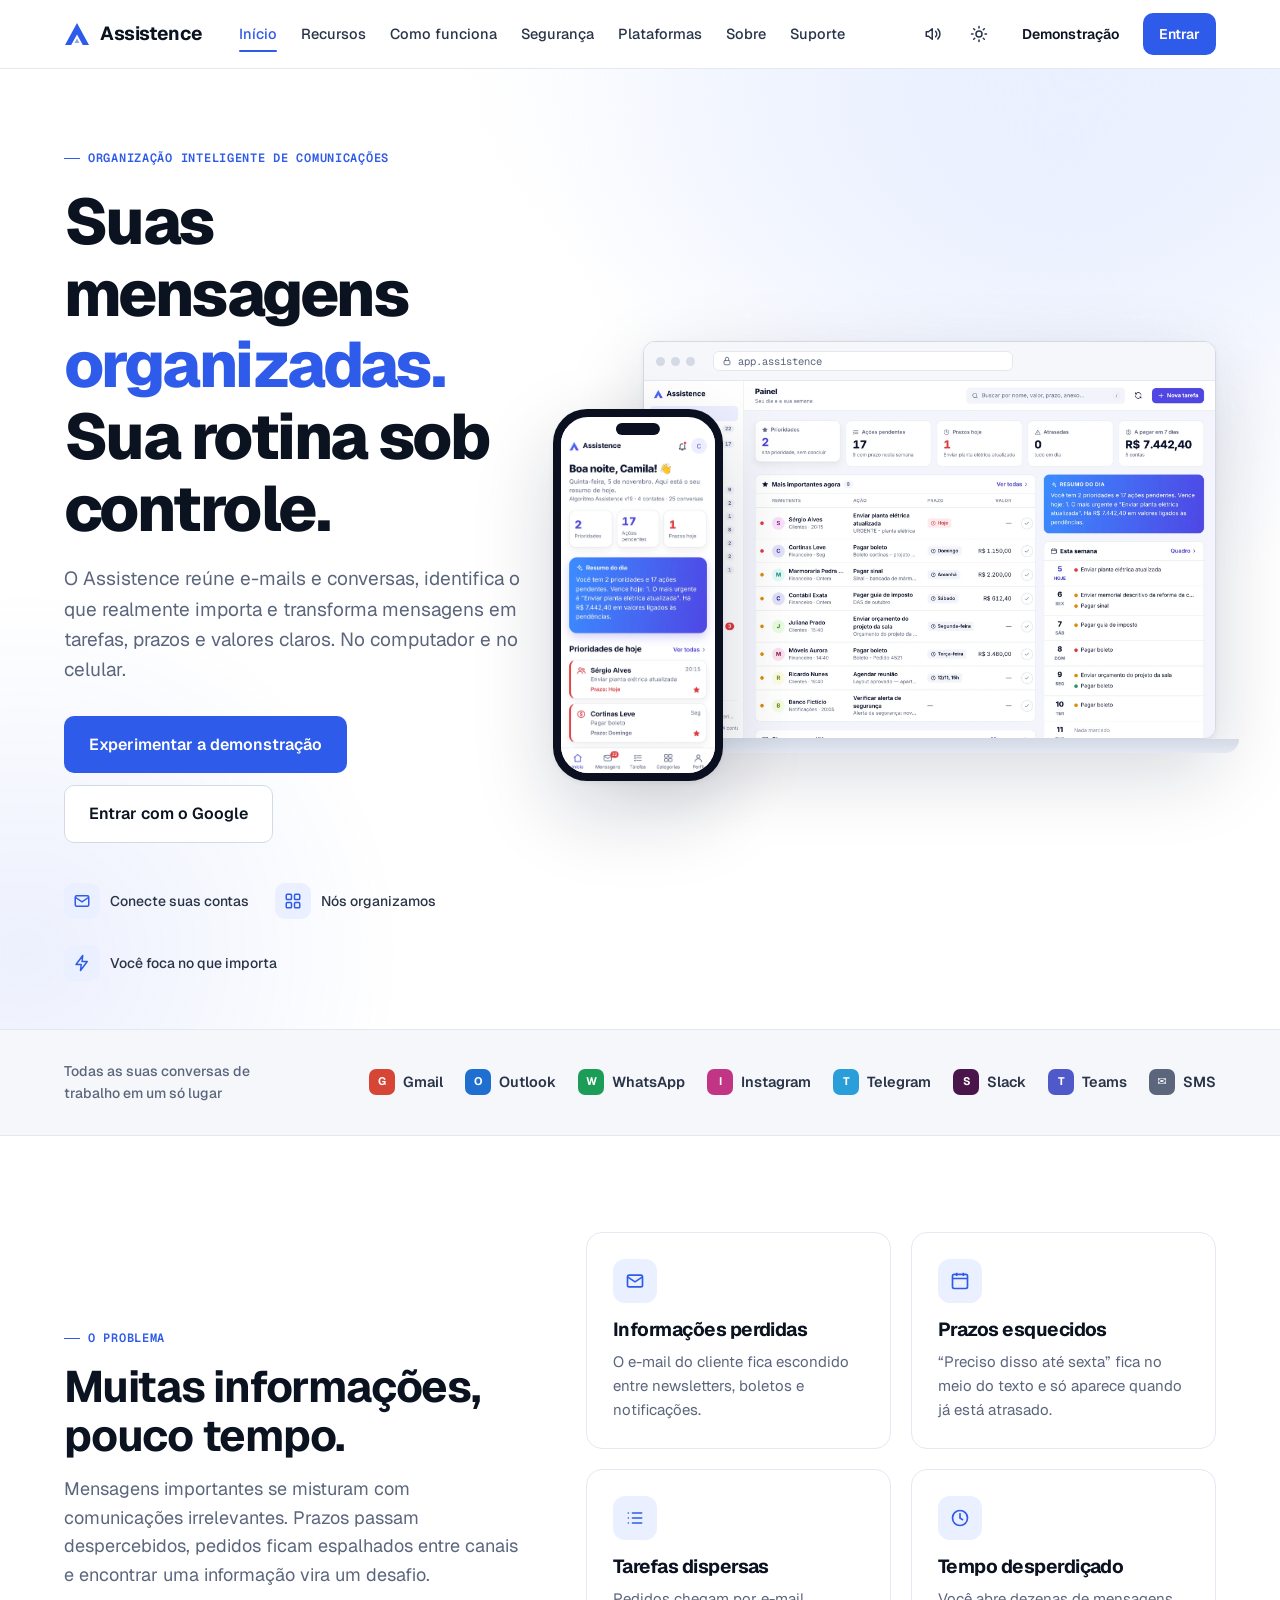
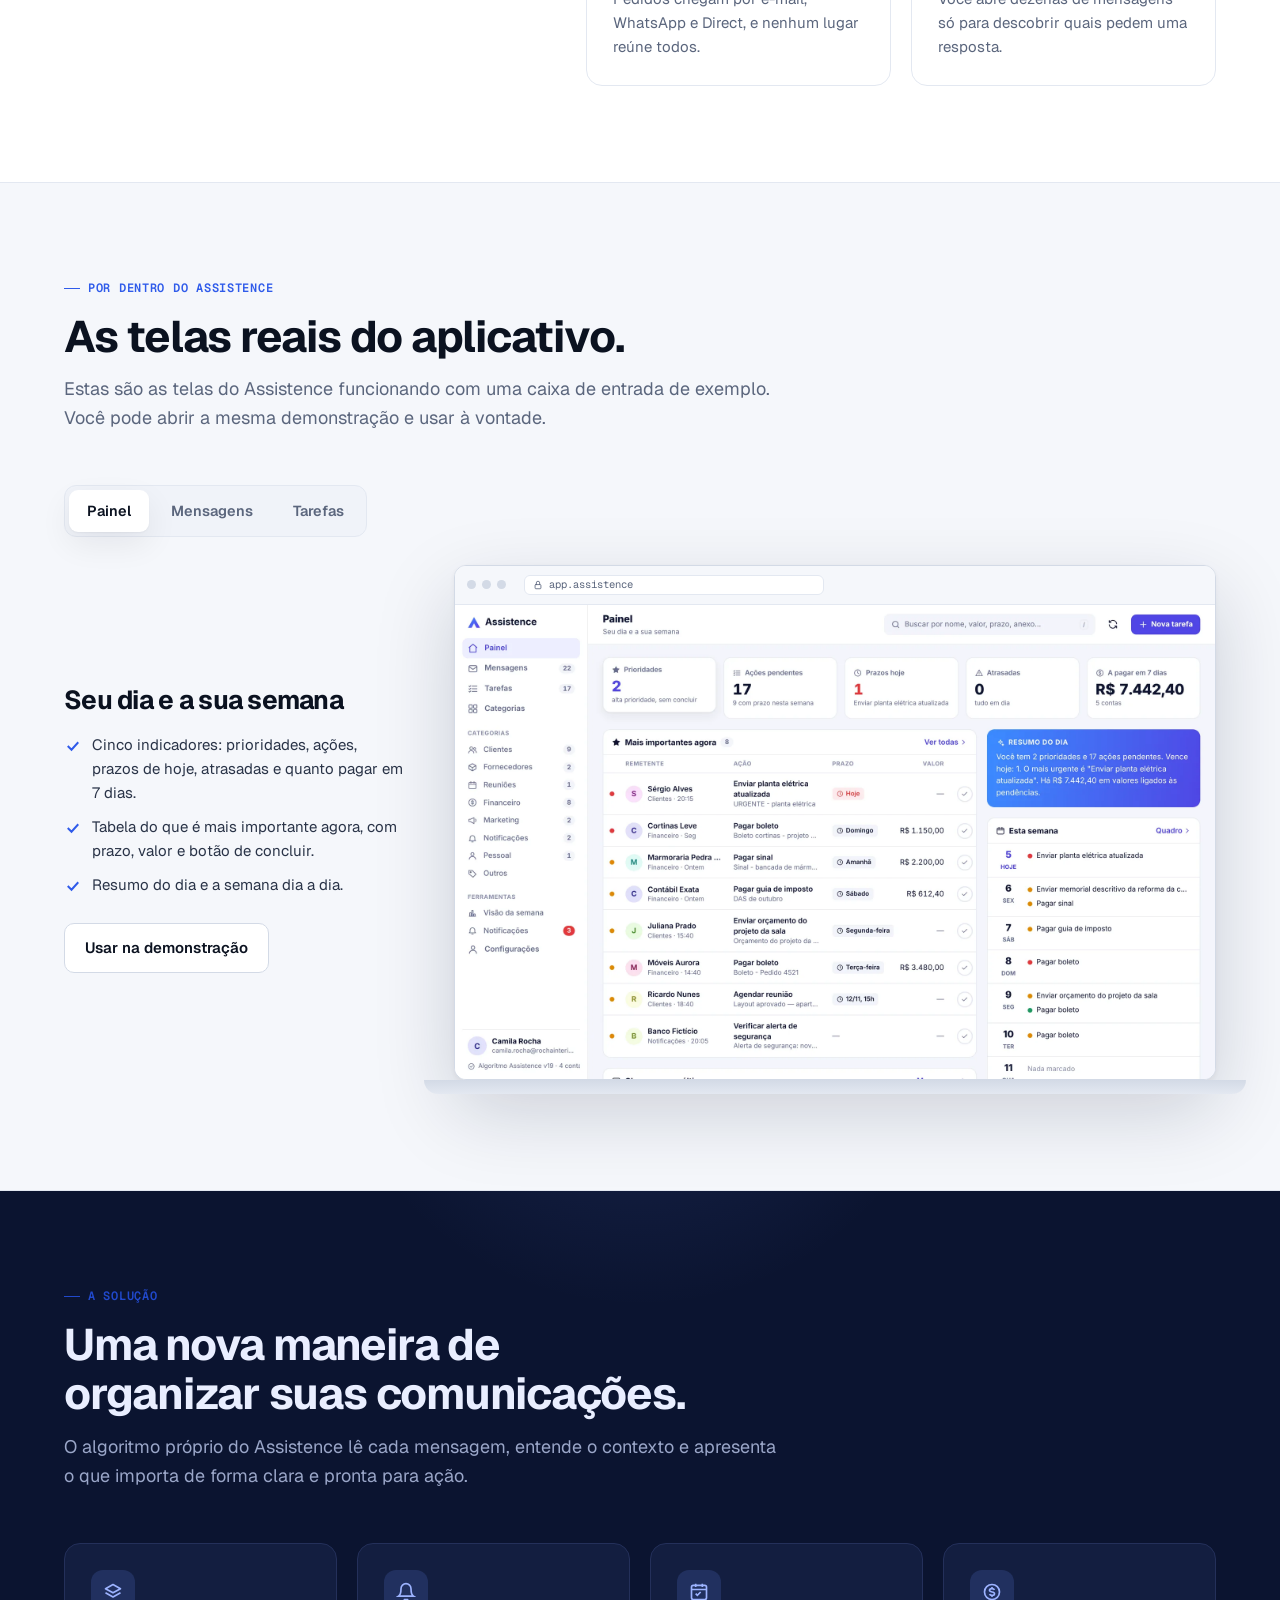
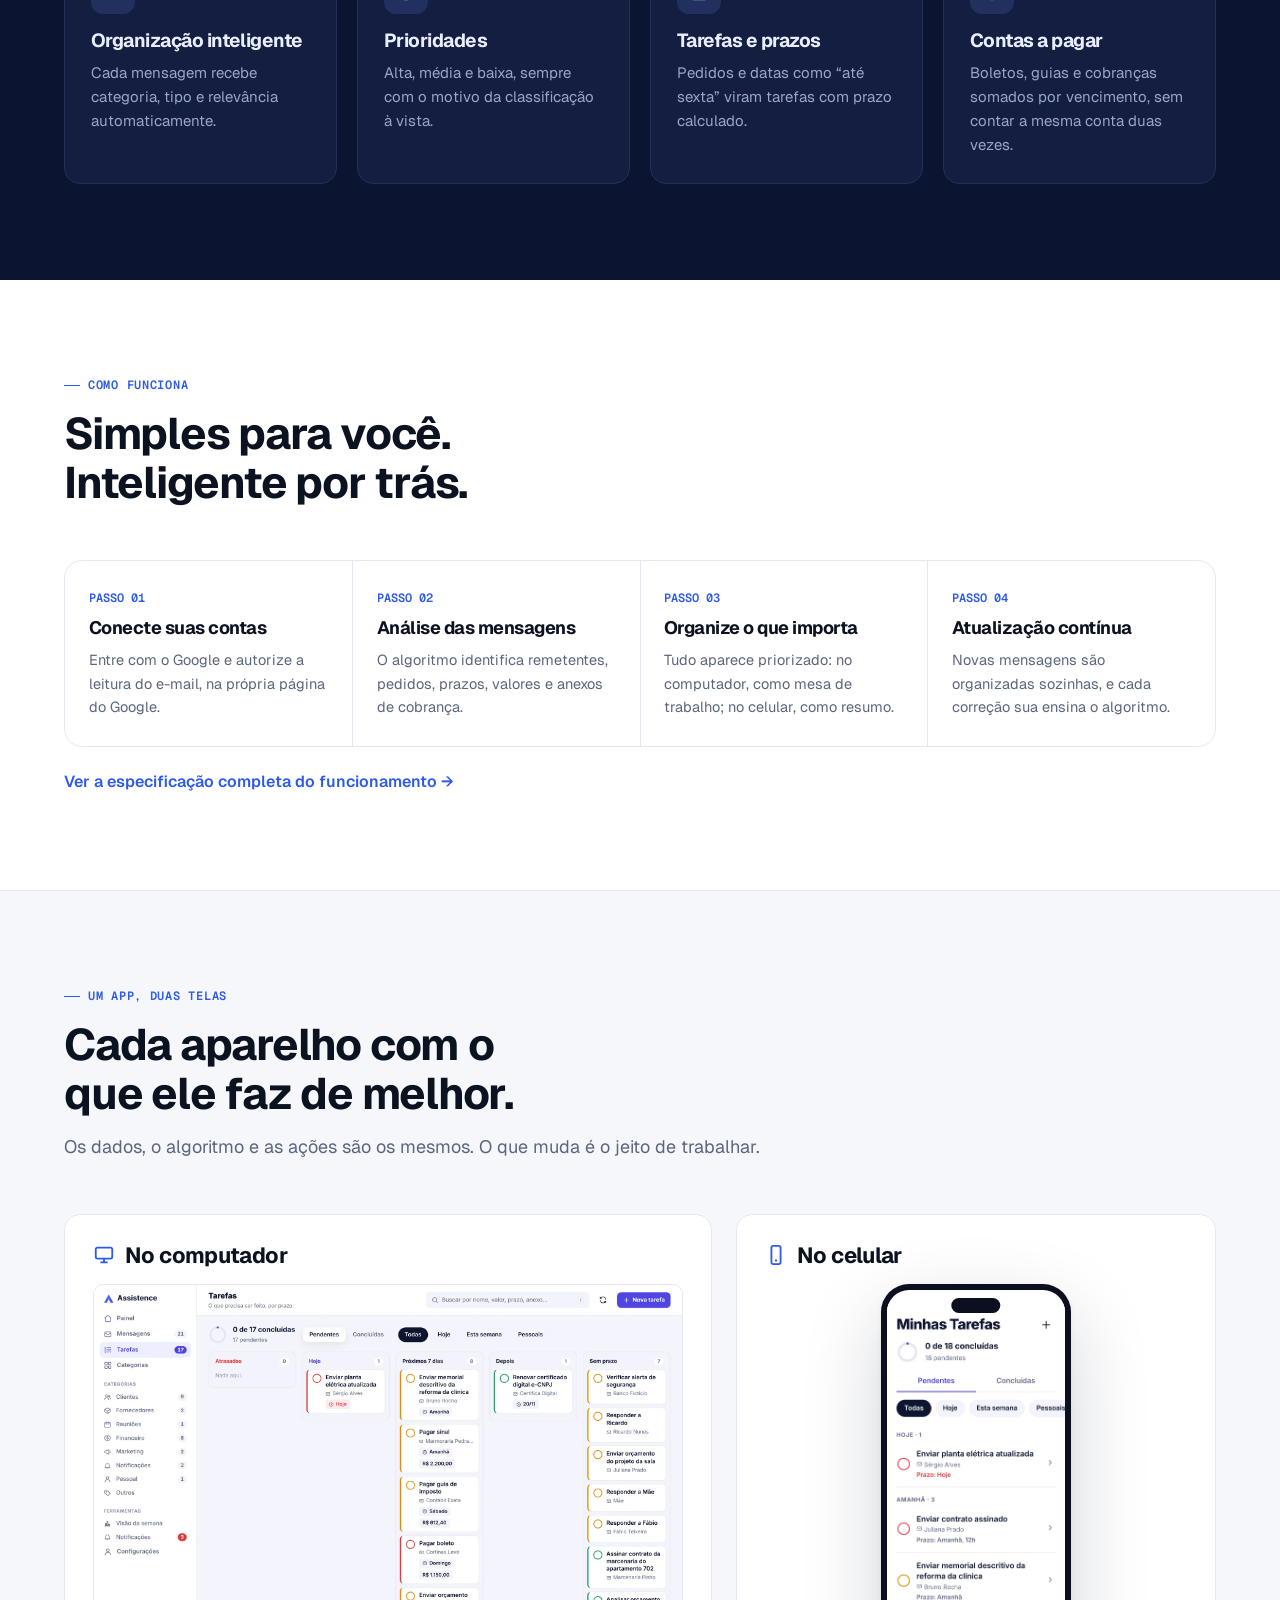
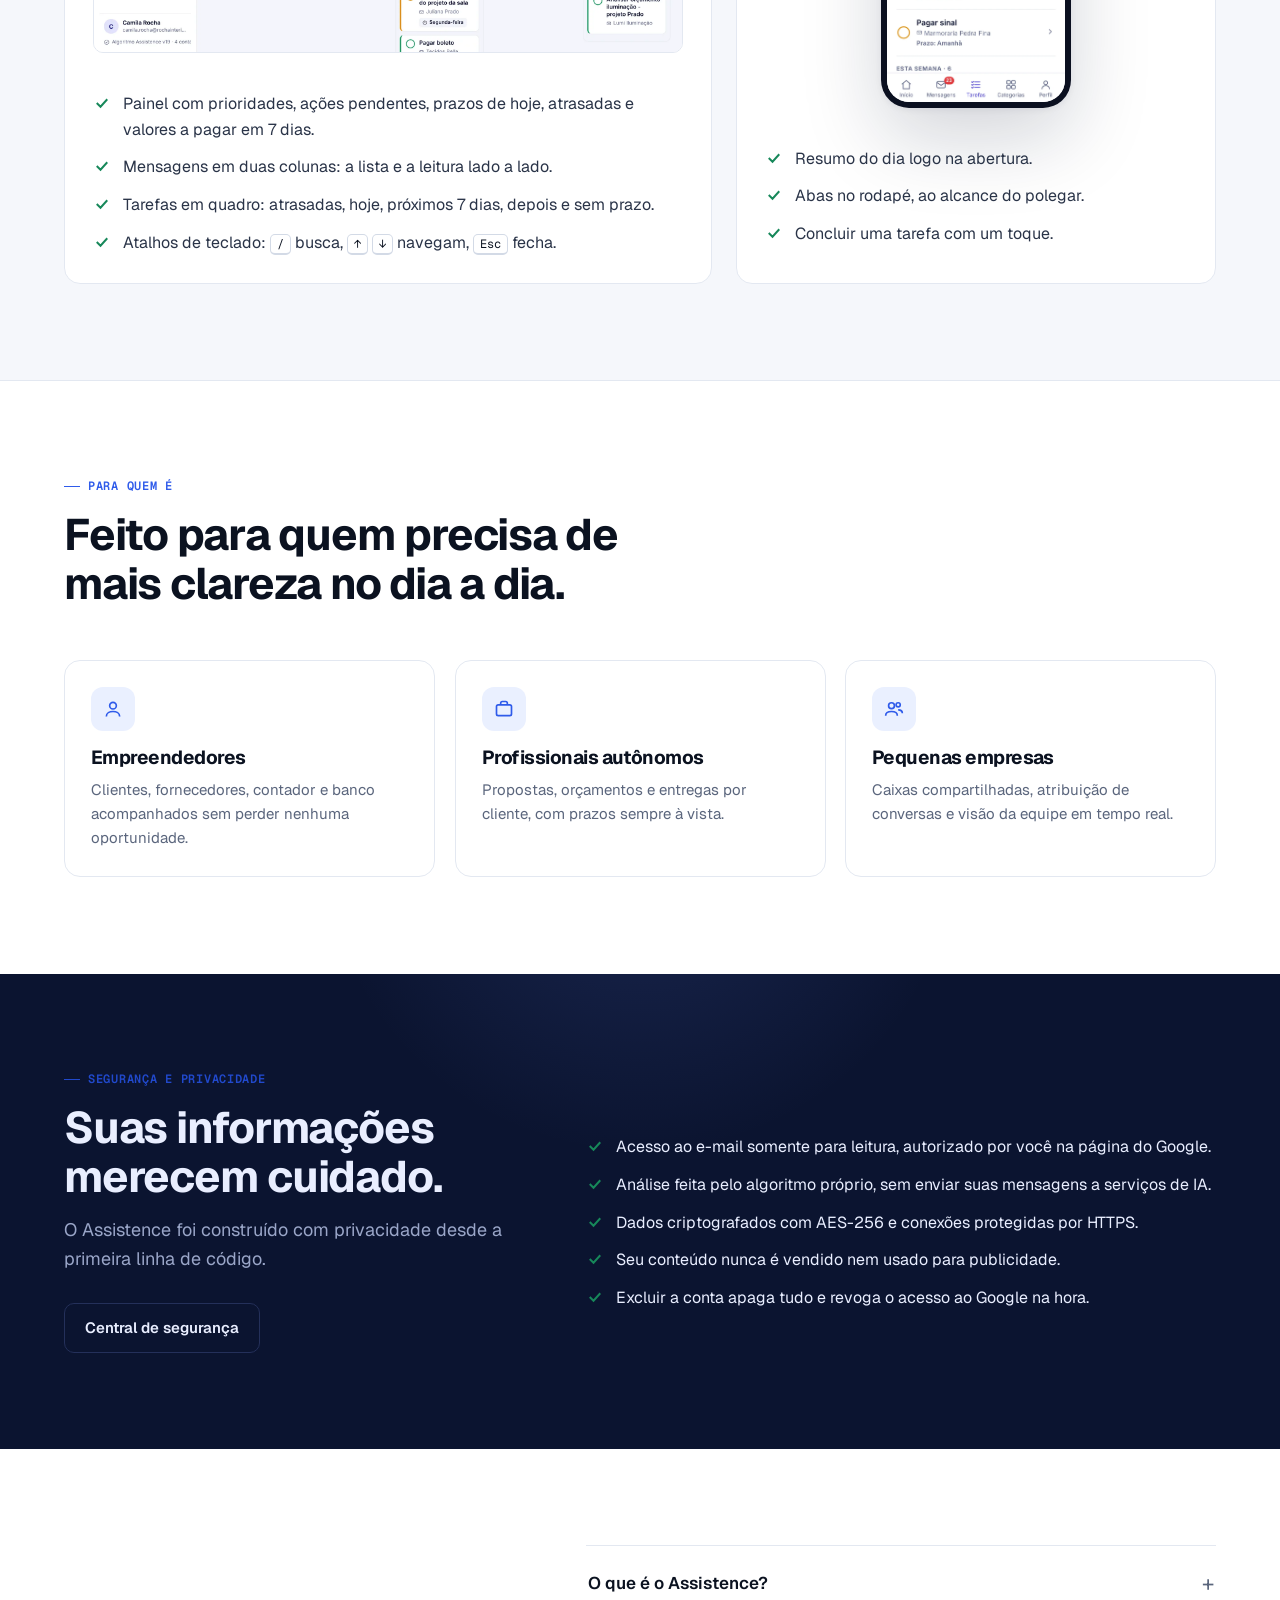
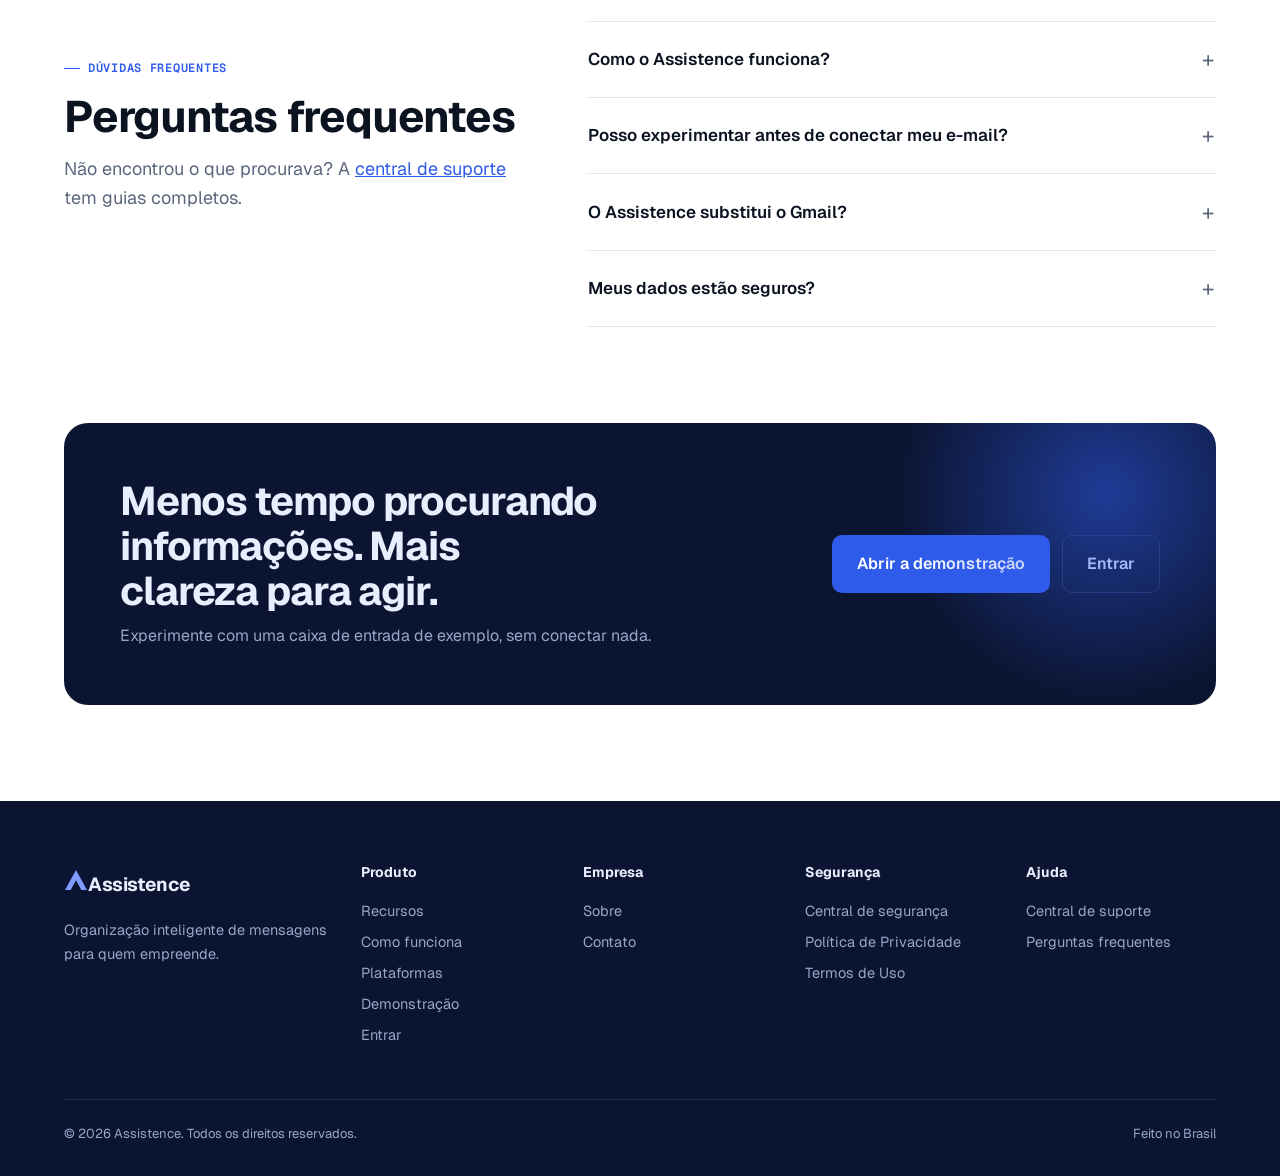
==== commit de0a2124: "Site: animações, efeitos e sons - Abertura animada, palavra que gira no título, telas flutuando e   " ====
--- a/site/index.html
+++ b/site/index.html
@@ -19,11 +19,13 @@
 <!-- Espaço para o código de análise de visitas (Google Analytics ou Cloudflare Web Analytics) -->
 </head>
 <body>
+<div id="progress" aria-hidden="true"></div>
 <header class="top">
   <div class="wrap nav">
     <a class="logo" href="index.html" aria-label="Assistence, página inicial"><svg width="26" height="24" viewBox="0 0 26 24" fill="currentColor"><path d="M13 1 1 23h6.2L13 12.4 18.8 23H25z"/><path d="M13 16.2 10.6 21h4.8z" opacity=".55"/></svg>Assistence</a>
     <nav class="menu" id="menu" aria-label="Seções do site"></nav>
     <div class="nav-r">
+      <button class="icb snd" id="sound" aria-label="Ligar ou desligar os sons" aria-pressed="true" title="Sons"><svg width="18" height="18" viewBox="0 0 24 24" fill="none" stroke="currentColor" stroke-width="2" stroke-linecap="round" stroke-linejoin="round"><path d="M11 5 6 9H3v6h3l5 4z"/><path class="wave" d="M15.5 8.5a5 5 0 0 1 0 7M18.5 5.5a9 9 0 0 1 0 13"/><path class="mute" d="m16 9 6 6M22 9l-6 6"/></svg></button>
       <button class="icb" id="theme" aria-label="Alternar tema claro e escuro"><svg width="18" height="18" viewBox="0 0 24 24" fill="none" stroke="currentColor" stroke-width="2" stroke-linecap="round"><circle cx="12" cy="12" r="4"/><path d="M12 2v2M12 20v2M4.9 4.9l1.4 1.4M17.7 17.7l1.4 1.4M2 12h2M20 12h2M4.9 19.1l1.4-1.4M17.7 6.3l1.4-1.4"/></svg></button>
       <a class="btn ghost sm only-desk" data-link="demo" href="acessar.html">Demonstração</a>
       <a class="btn sm" data-link="app" href="acessar.html">Entrar</a>
@@ -36,7 +38,7 @@
     <div class="wrap hero-grid">
       <div>
         <span class="label">Organização inteligente de comunicações</span>
-        <h1>Suas mensagens <span>organizadas.</span> Sua rotina sob controle.</h1>
+        <h1>Suas mensagens <span class="rot" id="rot" aria-label="organizadas."><i class="on">organizadas.</i><i aria-hidden="true">priorizadas.</i><i aria-hidden="true">resolvidas.</i></span> Sua rotina sob controle.</h1>
         <p class="lead">O Assistence reúne e-mails e conversas, identifica o que realmente importa e transforma mensagens em tarefas, prazos e valores claros. No computador e no celular.</p>
         <div class="cta"><a class="btn lg" data-link="demo" href="acessar.html">Experimentar a demonstração</a><a class="btn sec lg" data-link="app" href="acessar.html">Entrar com o Google</a></div>
         <div class="pillars">
--- a/site/assets/site.css
+++ b/site/assets/site.css
@@ -448,4 +448,102 @@
 }
 @media (min-width:1024px){.tabbar,.sheet,.sheet-bg{display:none!important}}
 @media (max-width:1180px) and (min-width:1024px){.menu a{padding:8px 8px;font-size:14px}.nav{gap:16px}}
-@media (prefers-reduced-motion:no-preference){.page:not([hidden]){animation:in .35s ease both}@keyframes in{from{opacity:.5;transform:translateY(8px)}to{opacity:1;transform:none}}}
+/* ===================== MOVIMENTO E EFEITOS ===================== */
+#progress{position:fixed;left:0;right:0;top:env(safe-area-inset-top,0px);height:2px;z-index:61;background:linear-gradient(90deg,var(--ac),#7aa2ff);transform-origin:0 50%;transform:scaleX(var(--p,0));pointer-events:none}
+.snd svg .wave{transition:opacity .2s}
+.snd[aria-pressed="false"] svg .wave{opacity:0}
+.snd[aria-pressed="false"] svg .mute{opacity:1}
+.snd svg .mute{opacity:0;transition:opacity .2s}
+.hero h1{text-wrap:wrap}
+.rot{display:inline-grid;vertical-align:top}
+.rot>i{grid-area:1/1;font-style:normal;white-space:nowrap}
+.rot>i:not(.on){visibility:hidden}
+.btn{position:relative;overflow:hidden;isolation:isolate;transition:background .15s,transform .12s,box-shadow .2s}
+.rip{position:absolute;border-radius:50%;pointer-events:none;background:currentColor;opacity:.22;transform:translate(-50%,-50%) scale(0);z-index:-1}
+.card,.feat-list>div,.sec-list li,.plat .card,.topic{transition:transform .28s cubic-bezier(.2,.7,.2,1),box-shadow .28s,border-color .28s,background .28s}
+.ic{transition:transform .35s cubic-bezier(.3,1.6,.5,1),background .3s}
+.logo svg{transition:transform .5s cubic-bezier(.3,1.6,.5,1)}
+.menu a::after{transition:transform .3s cubic-bezier(.2,.7,.2,1)}
+.faq summary::after{transition:transform .3s cubic-bezier(.3,1.6,.5,1)}
+.tabbar a svg,.tabbar button svg{transition:transform .3s cubic-bezier(.3,1.6,.5,1)}
+.tilt{transition:transform .5s cubic-bezier(.2,.7,.2,1);transform-style:preserve-3d;will-change:transform}
+.ink{background-image:radial-gradient(520px circle at var(--mx,50%) var(--my,-30%),rgba(107,141,255,.16),transparent 62%)}
+@media (prefers-reduced-motion:no-preference){
+  .page:not([hidden]){animation:pg .45s cubic-bezier(.2,.7,.2,1) both}
+  @keyframes pg{from{opacity:.4;transform:translateY(10px)}to{opacity:1;transform:none}}
+  @keyframes up{from{opacity:.25;transform:translateY(22px)}to{opacity:1;transform:none}}
+  @keyframes upx{from{opacity:0;transform:translateY(26px) scale(.98)}to{opacity:1;transform:none}}
+  @keyframes rise{from{opacity:.3;transform:translateY(40px) rotateX(8deg)}to{opacity:1;transform:none}}
+  @keyframes slidein{from{opacity:.3;transform:translate(-40px,30px) rotate(-4deg)}to{opacity:1;transform:none}}
+  @keyframes bob{0%,100%{translate:0 0}50%{translate:0 -10px}}
+  @keyframes aurora{0%{transform:translate(0,0) rotate(0)}50%{transform:translate(-4%,3%) rotate(6deg)}100%{transform:translate(3%,-2%) rotate(-4deg)}}
+  @keyframes glow{0%,100%{box-shadow:0 0 0 0 rgba(47,91,234,.0),0 10px 30px rgba(47,91,234,.25)}50%{box-shadow:0 0 0 6px rgba(47,91,234,.18),0 14px 40px rgba(47,91,234,.45)}}
+  @keyframes grow{from{transform:scaleX(0)}to{transform:scaleX(1)}}
+  @keyframes pulse{0%{box-shadow:0 0 0 0 color-mix(in srgb,var(--ac) 45%,transparent)}100%{box-shadow:0 0 0 12px transparent}}
+  @keyframes wordin{from{opacity:0;transform:translateY(.45em) rotateX(-70deg);filter:blur(3px)}to{opacity:1;transform:none;filter:none}}
+  @keyframes shine{from{transform:translateX(-120%) skewX(-20deg)}to{transform:translateX(220%) skewX(-20deg)}}
+  @keyframes sheetin{from{transform:translateY(100%)}to{transform:none}}
+  @keyframes fadein{from{opacity:0}to{opacity:1}}
+  @keyframes swap{from{opacity:0;transform:translateY(12px) scale(.985)}to{opacity:1;transform:none}}
+  @keyframes pop{0%{transform:scale(1)}40%{transform:scale(1.22) translateY(-2px)}100%{transform:scale(1)}}
+  @keyframes orb{0%,100%{transform:translate(0,0)}50%{transform:translate(-60px,40px)}}
+  /* abertura do topo */
+  .hero{position:relative;overflow:hidden}
+  .hero::before{content:"";position:absolute;inset:-25%;pointer-events:none;background:radial-gradient(38% 46% at 72% 22%,var(--acs),transparent 70%),radial-gradient(28% 36% at 18% 78%,color-mix(in srgb,var(--ac) 9%,transparent),transparent 70%);animation:aurora 18s ease-in-out infinite alternate}
+  .hero>.wrap{position:relative}
+  .hero .label{animation:up .7s cubic-bezier(.2,.7,.2,1) both}
+  .hero h1{animation:up .8s .08s cubic-bezier(.2,.7,.2,1) both}
+  .hero .lead{animation:up .8s .18s cubic-bezier(.2,.7,.2,1) both}
+  .hero .cta{animation:up .8s .28s cubic-bezier(.2,.7,.2,1) both}
+  .hero .pillars>div{animation:up .7s cubic-bezier(.2,.7,.2,1) both}
+  .hero .pillars>div:nth-child(1){animation-delay:.4s}.hero .pillars>div:nth-child(2){animation-delay:.5s}.hero .pillars>div:nth-child(3){animation-delay:.6s}
+  .devices{perspective:1600px}
+  .devices .laptop{animation:rise 1.1s .15s cubic-bezier(.2,.7,.2,1) both}
+  .devices .phone{animation:slidein 1s .55s cubic-bezier(.2,.7,.2,1) both,bob 7s 1.6s ease-in-out infinite}
+  .hero-phone .phone{animation:rise 1s .2s cubic-bezier(.2,.7,.2,1) both,bob 7s 1.3s ease-in-out infinite}
+  .rot>i.on{animation:wordin .55s cubic-bezier(.2,.7,.2,1) both}
+  .phero h1,.phero .label,.phero .lead,.phero .badges,.phero .help-search{animation:up .7s cubic-bezier(.2,.7,.2,1) both}
+  .phero h1{animation-delay:.06s}.phero .lead{animation-delay:.14s}.phero .badges,.phero .help-search{animation-delay:.22s}
+  /* entrada ao rolar: o conteúdo fica visível e só anima quando chega na tela */
+  .rv.in{animation:upx .75s cubic-bezier(.2,.7,.2,1) both;animation-delay:var(--d,0s)}
+  .laptop.rv.in{animation-name:rise;animation-duration:1s}
+  .score .bar i{transform-origin:0 50%}
+  .score.in .bar i,.card.in .score .bar i{animation:grow 1.1s .25s cubic-bezier(.2,.7,.2,1) both}
+  .pipe .core{animation:glow 3.2s ease-in-out infinite}
+  .timeline li.in::before{animation:pulse 1.4s .2s ease-out 2}
+  .chip.in{animation:upx .6s cubic-bezier(.3,1.4,.5,1) both;animation-delay:var(--d,0s)}
+  .final::after{animation:orb 12s ease-in-out infinite}
+  /* efeitos ao passar o mouse e tocar */
+  .btn:active{transform:scale(.97)}
+  .btn:not(.sec):not(.ghost)::before{content:"";position:absolute;top:0;bottom:0;left:0;width:40%;background:linear-gradient(90deg,transparent,rgba(255,255,255,.35),transparent);transform:translateX(-120%) skewX(-20deg);z-index:-1}
+  .btn:not(.sec):not(.ghost):hover::before{animation:shine .8s ease}
+  .btn:not(.sec):not(.ghost):hover{box-shadow:0 10px 26px color-mix(in srgb,var(--ac) 35%,transparent)}
+  .rip{animation:ripple .6s ease-out forwards}
+  @keyframes ripple{to{transform:translate(-50%,-50%) scale(1);opacity:0}}
+  .logo:hover svg{transform:rotate(-12deg) scale(1.08)}
+  .menu a::after{transform:scaleX(0)}
+  .menu a.on::after,.menu a:hover::after{transform:scaleX(1)}
+  .menu a:hover::after{background:var(--bd2)}
+  .menu a.on:hover::after{background:var(--ac)}
+  .faq details[open] p{animation:up .4s cubic-bezier(.2,.7,.2,1) both}
+  .sheet:not([hidden]){animation:sheetin .38s cubic-bezier(.2,.8,.2,1) both}
+  .sheet-bg:not([hidden]){animation:fadein .3s ease both}
+  .tabbar .on svg{animation:pop .45s cubic-bezier(.3,1.6,.5,1)}
+  #tour-shot.swap .laptop,#tour-cap.swap{animation:swap .5s cubic-bezier(.2,.7,.2,1) both}
+  .stage .frame-wrap{transition:max-width .45s cubic-bezier(.2,.7,.2,1),height .45s,border-radius .45s}
+}
+@media (hover:hover) and (prefers-reduced-motion:no-preference){
+  .card:hover,.plat .card:hover{transform:translateY(-5px);box-shadow:var(--sh);border-color:color-mix(in srgb,var(--ac) 38%,var(--bd))}
+  .ink .card:hover{border-color:rgba(157,179,255,.5);box-shadow:0 18px 40px rgba(0,0,0,.35)}
+  .card:hover .ic,.feat-list>div:hover .ic,.plat .card:hover .ic{transform:rotate(-8deg) scale(1.1)}
+  .feat-list>div:hover{background:color-mix(in srgb,var(--acs) 45%,transparent)}
+  .sec-list li:hover{transform:translateX(6px)}
+  .pipe>div:hover{transform:translateY(-4px)}
+  .pipe>div{transition:transform .28s cubic-bezier(.2,.7,.2,1)}
+  .flow>div{transition:background .3s}
+  .flow>div:hover{background:var(--acs)}
+  .chip{transition:transform .25s cubic-bezier(.3,1.6,.5,1)}
+  .chip:hover{transform:translateY(-3px)}
+  .twin .shot img,.screen img{transition:transform .6s cubic-bezier(.2,.7,.2,1)}
+  .twin .shot:hover img{transform:scale(1.03)}
+}
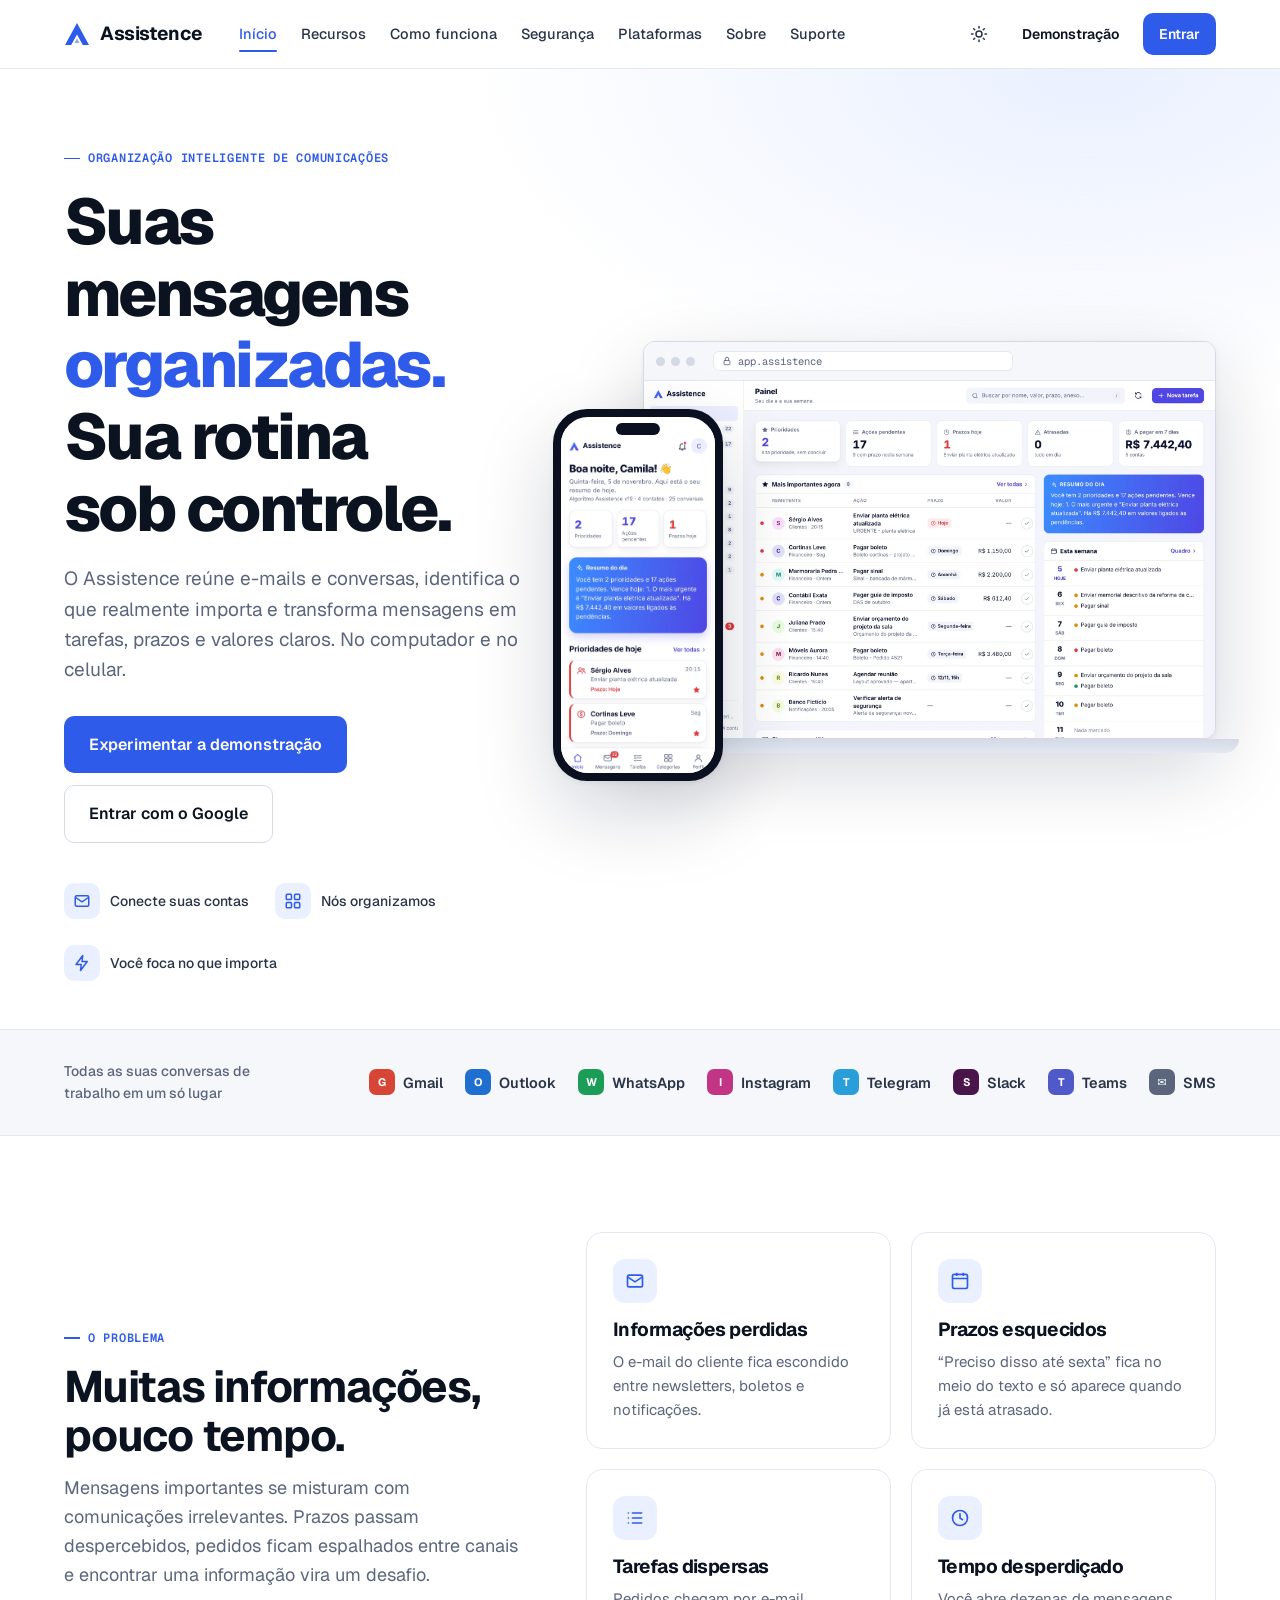
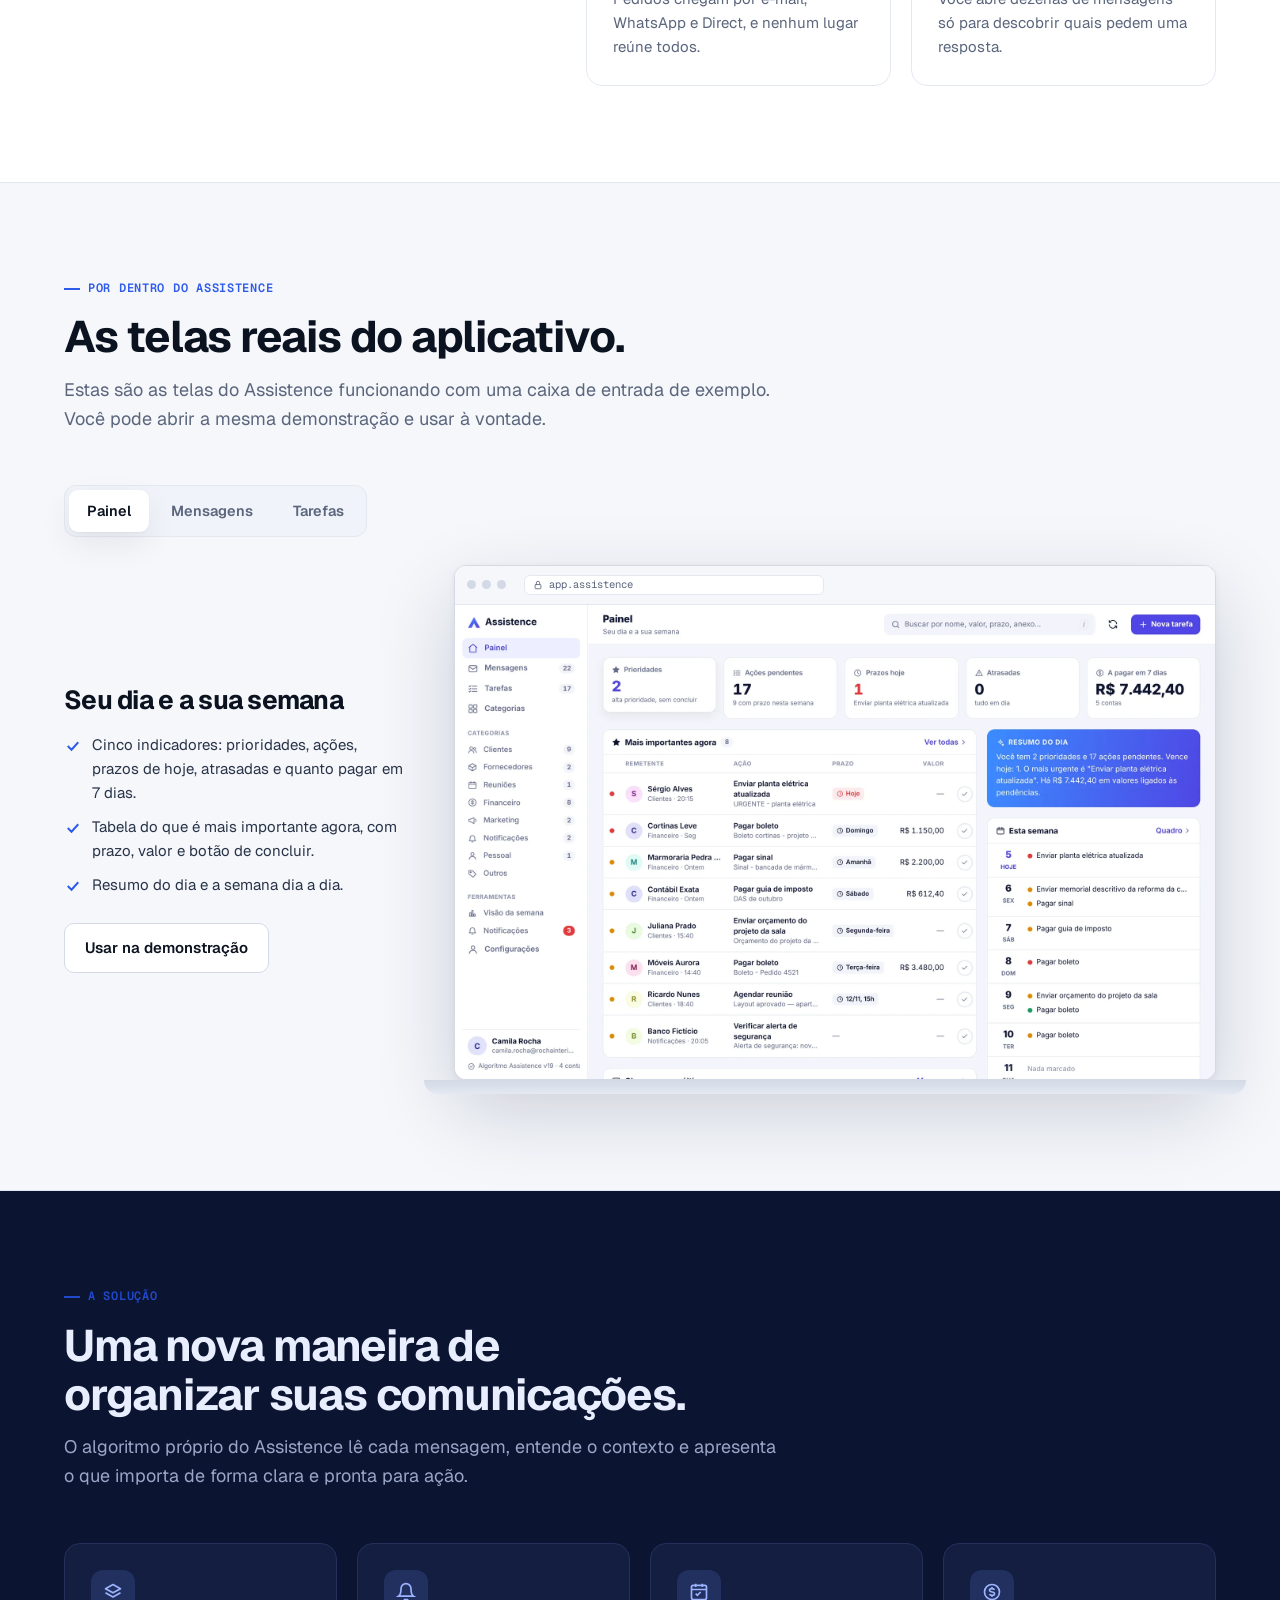
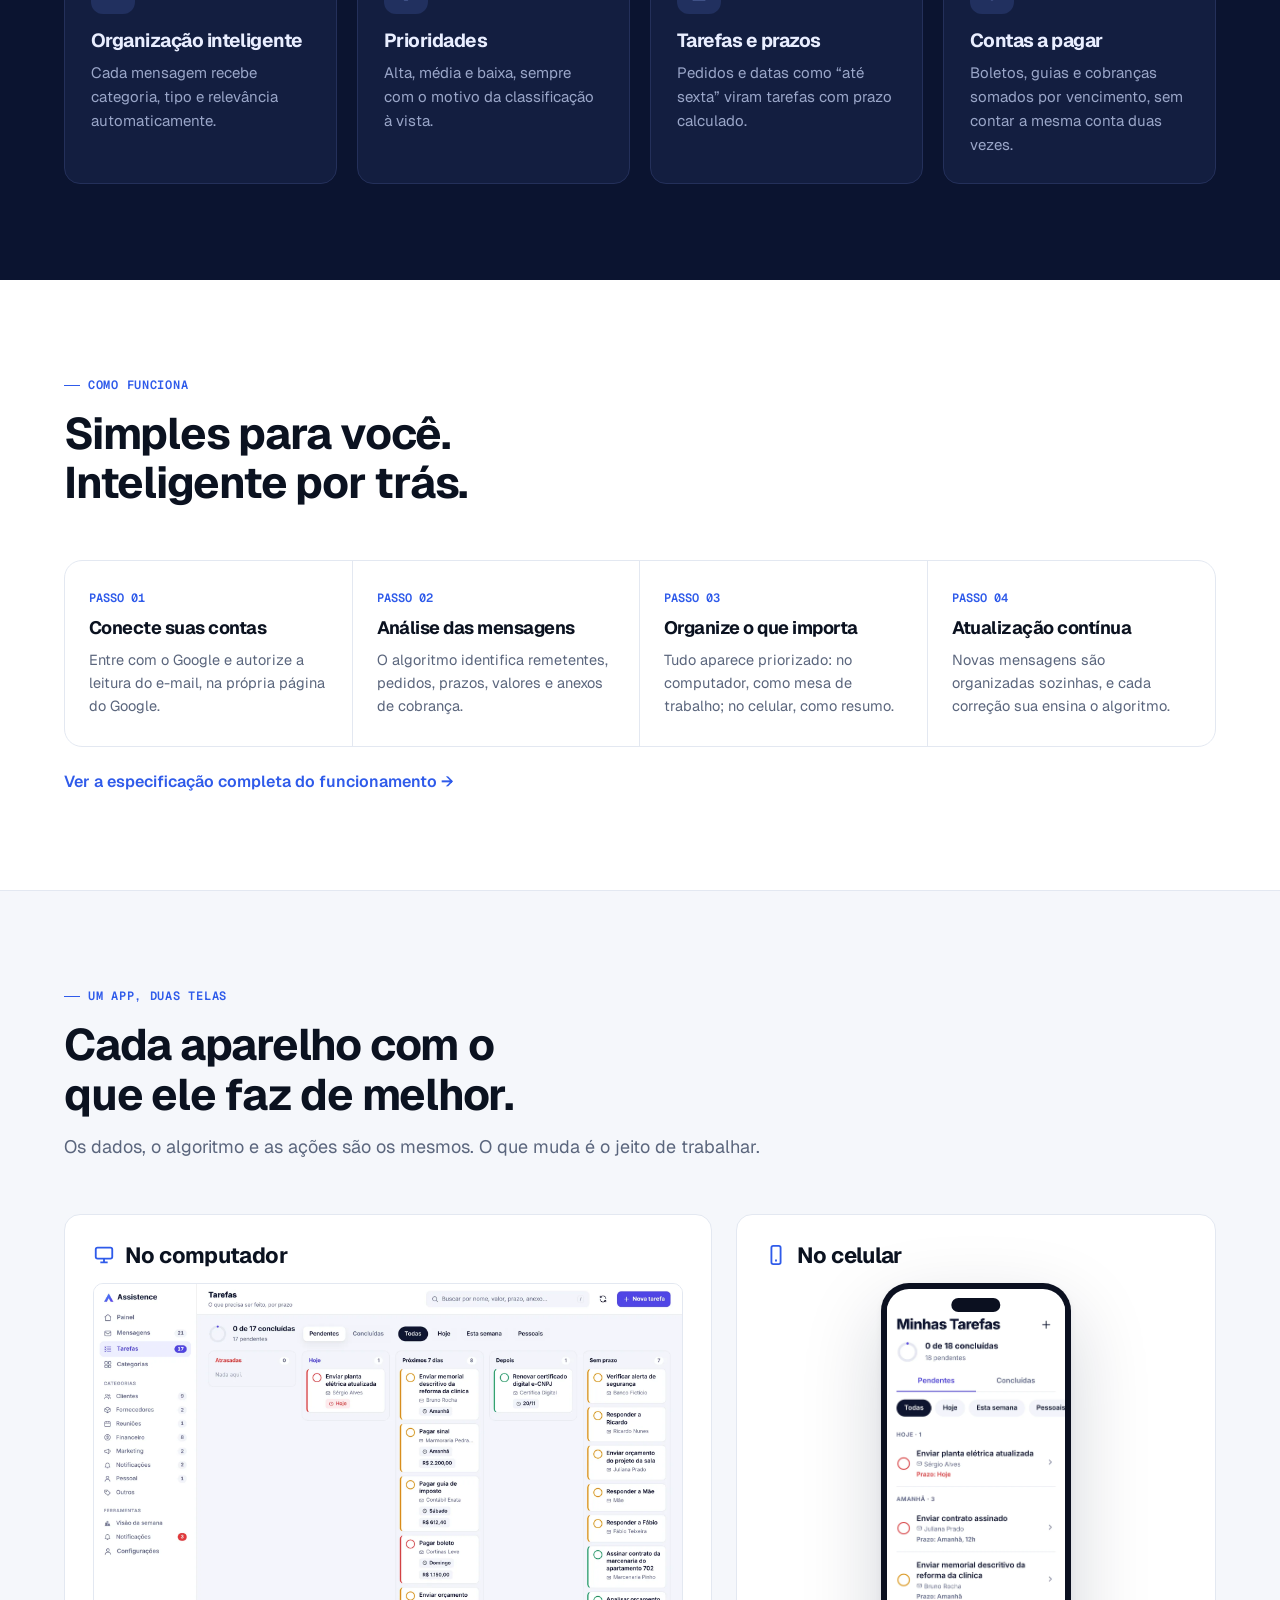
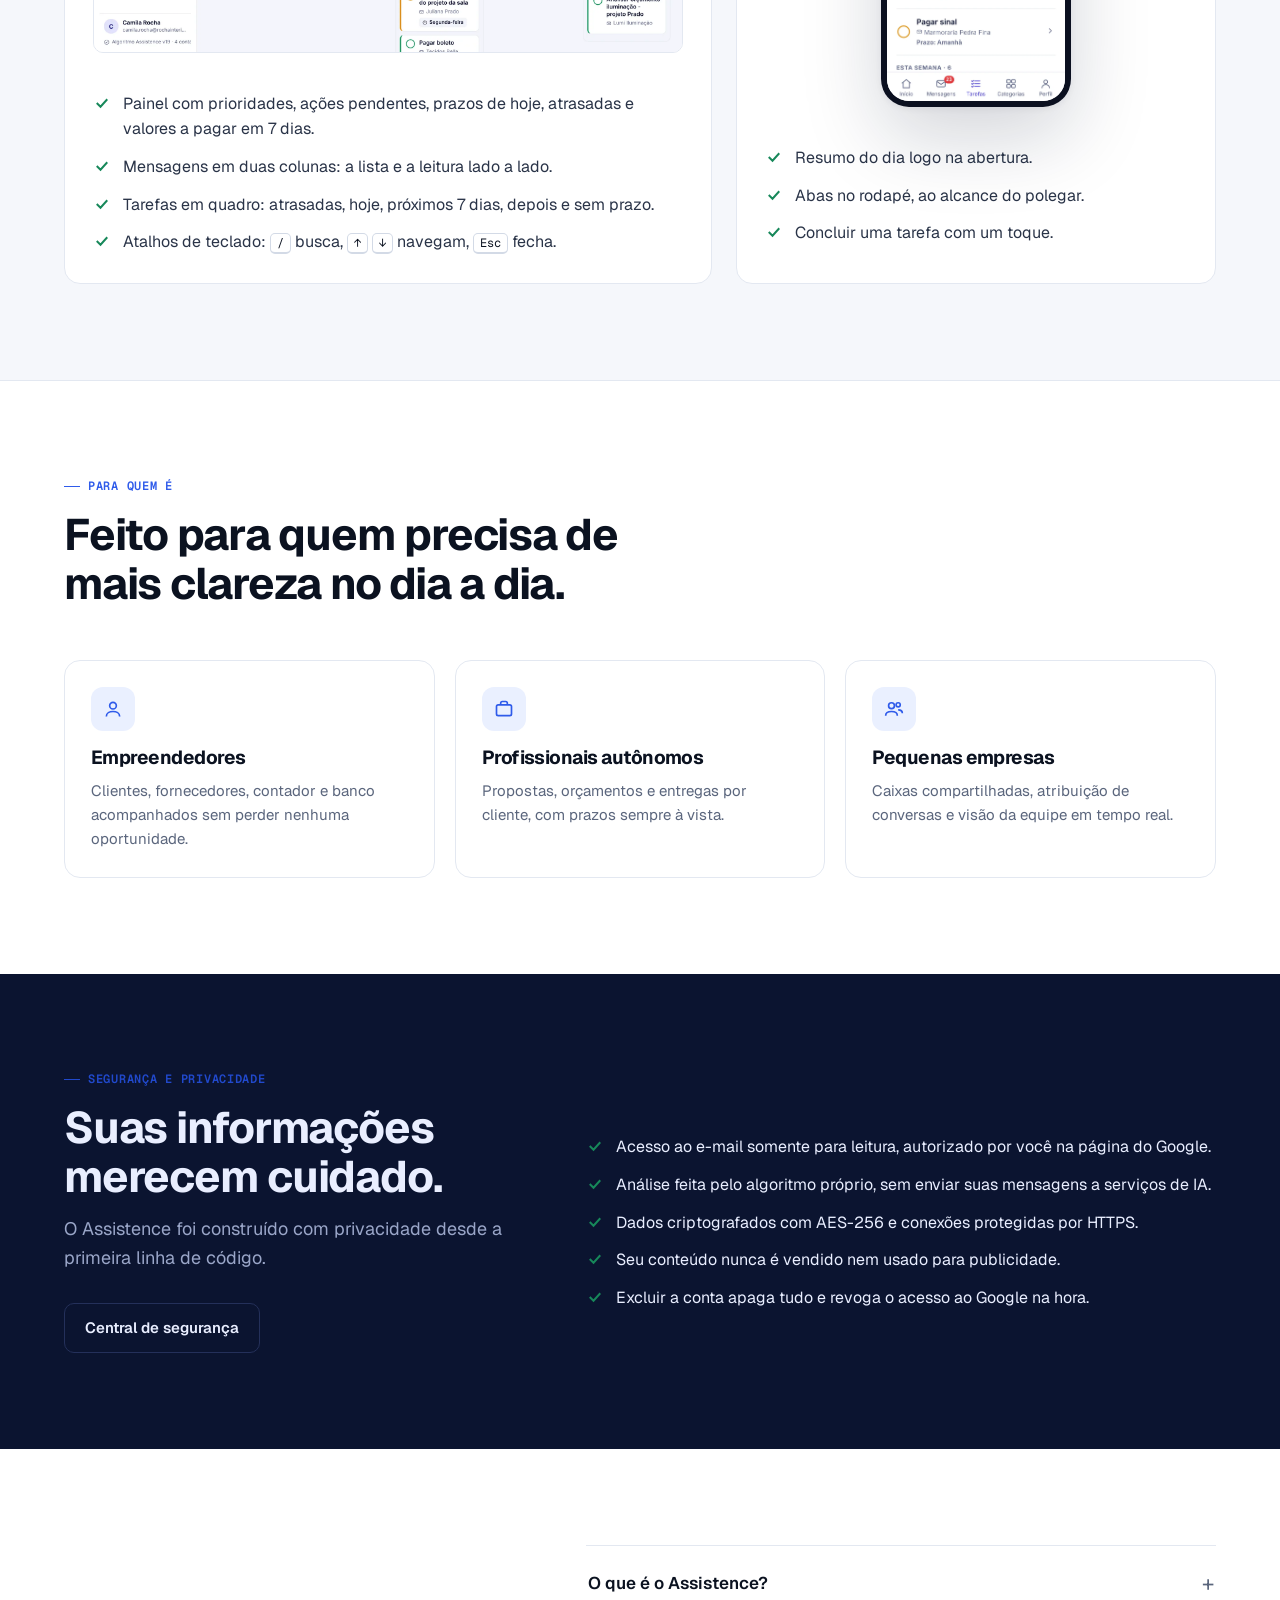
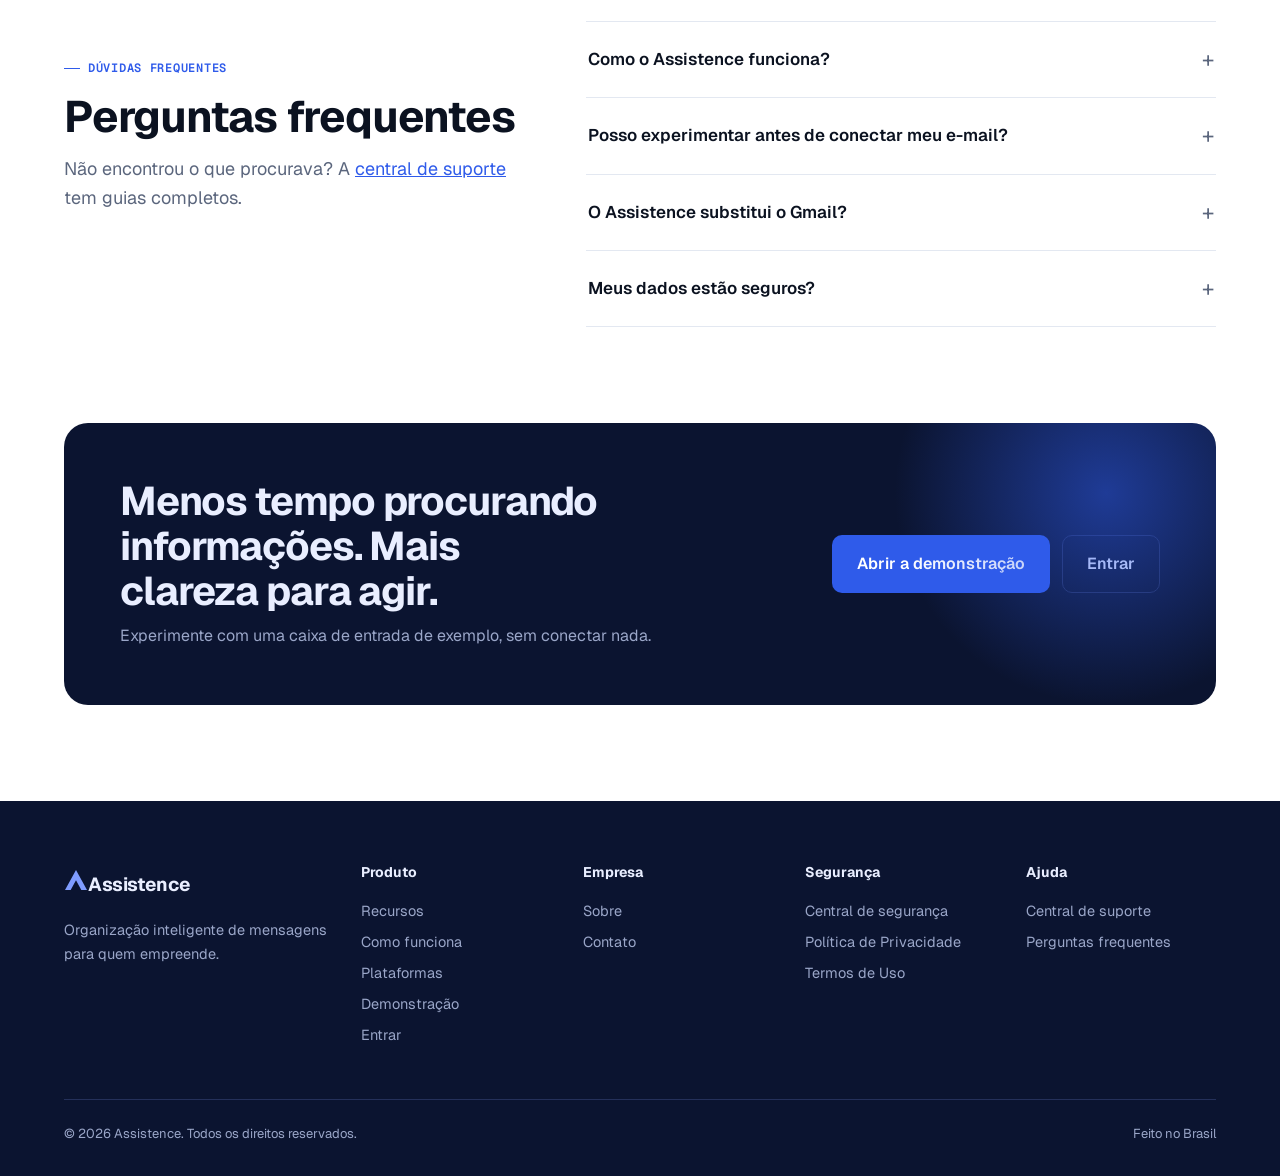
==== commit 5c06d42b: "Volta o site para a versão sem animações, efeitos e sons Desfaz o commit de0a212 a pedido do usuário" ====
--- a/site/index.html
+++ b/site/index.html
@@ -19,13 +19,11 @@
 <!-- Espaço para o código de análise de visitas (Google Analytics ou Cloudflare Web Analytics) -->
 </head>
 <body>
-<div id="progress" aria-hidden="true"></div>
 <header class="top">
   <div class="wrap nav">
     <a class="logo" href="index.html" aria-label="Assistence, página inicial"><svg width="26" height="24" viewBox="0 0 26 24" fill="currentColor"><path d="M13 1 1 23h6.2L13 12.4 18.8 23H25z"/><path d="M13 16.2 10.6 21h4.8z" opacity=".55"/></svg>Assistence</a>
     <nav class="menu" id="menu" aria-label="Seções do site"></nav>
     <div class="nav-r">
-      <button class="icb snd" id="sound" aria-label="Ligar ou desligar os sons" aria-pressed="true" title="Sons"><svg width="18" height="18" viewBox="0 0 24 24" fill="none" stroke="currentColor" stroke-width="2" stroke-linecap="round" stroke-linejoin="round"><path d="M11 5 6 9H3v6h3l5 4z"/><path class="wave" d="M15.5 8.5a5 5 0 0 1 0 7M18.5 5.5a9 9 0 0 1 0 13"/><path class="mute" d="m16 9 6 6M22 9l-6 6"/></svg></button>
       <button class="icb" id="theme" aria-label="Alternar tema claro e escuro"><svg width="18" height="18" viewBox="0 0 24 24" fill="none" stroke="currentColor" stroke-width="2" stroke-linecap="round"><circle cx="12" cy="12" r="4"/><path d="M12 2v2M12 20v2M4.9 4.9l1.4 1.4M17.7 17.7l1.4 1.4M2 12h2M20 12h2M4.9 19.1l1.4-1.4M17.7 6.3l1.4-1.4"/></svg></button>
       <a class="btn ghost sm only-desk" data-link="demo" href="acessar.html">Demonstração</a>
       <a class="btn sm" data-link="app" href="acessar.html">Entrar</a>
@@ -38,7 +36,7 @@
     <div class="wrap hero-grid">
       <div>
         <span class="label">Organização inteligente de comunicações</span>
-        <h1>Suas mensagens <span class="rot" id="rot" aria-label="organizadas."><i class="on">organizadas.</i><i aria-hidden="true">priorizadas.</i><i aria-hidden="true">resolvidas.</i></span> Sua rotina sob controle.</h1>
+        <h1>Suas mensagens <span>organizadas.</span> Sua rotina sob controle.</h1>
         <p class="lead">O Assistence reúne e-mails e conversas, identifica o que realmente importa e transforma mensagens em tarefas, prazos e valores claros. No computador e no celular.</p>
         <div class="cta"><a class="btn lg" data-link="demo" href="acessar.html">Experimentar a demonstração</a><a class="btn sec lg" data-link="app" href="acessar.html">Entrar com o Google</a></div>
         <div class="pillars">
--- a/site/assets/site.css
+++ b/site/assets/site.css
@@ -448,102 +448,4 @@
 }
 @media (min-width:1024px){.tabbar,.sheet,.sheet-bg{display:none!important}}
 @media (max-width:1180px) and (min-width:1024px){.menu a{padding:8px 8px;font-size:14px}.nav{gap:16px}}
-/* ===================== MOVIMENTO E EFEITOS ===================== */
-#progress{position:fixed;left:0;right:0;top:env(safe-area-inset-top,0px);height:2px;z-index:61;background:linear-gradient(90deg,var(--ac),#7aa2ff);transform-origin:0 50%;transform:scaleX(var(--p,0));pointer-events:none}
-.snd svg .wave{transition:opacity .2s}
-.snd[aria-pressed="false"] svg .wave{opacity:0}
-.snd[aria-pressed="false"] svg .mute{opacity:1}
-.snd svg .mute{opacity:0;transition:opacity .2s}
-.hero h1{text-wrap:wrap}
-.rot{display:inline-grid;vertical-align:top}
-.rot>i{grid-area:1/1;font-style:normal;white-space:nowrap}
-.rot>i:not(.on){visibility:hidden}
-.btn{position:relative;overflow:hidden;isolation:isolate;transition:background .15s,transform .12s,box-shadow .2s}
-.rip{position:absolute;border-radius:50%;pointer-events:none;background:currentColor;opacity:.22;transform:translate(-50%,-50%) scale(0);z-index:-1}
-.card,.feat-list>div,.sec-list li,.plat .card,.topic{transition:transform .28s cubic-bezier(.2,.7,.2,1),box-shadow .28s,border-color .28s,background .28s}
-.ic{transition:transform .35s cubic-bezier(.3,1.6,.5,1),background .3s}
-.logo svg{transition:transform .5s cubic-bezier(.3,1.6,.5,1)}
-.menu a::after{transition:transform .3s cubic-bezier(.2,.7,.2,1)}
-.faq summary::after{transition:transform .3s cubic-bezier(.3,1.6,.5,1)}
-.tabbar a svg,.tabbar button svg{transition:transform .3s cubic-bezier(.3,1.6,.5,1)}
-.tilt{transition:transform .5s cubic-bezier(.2,.7,.2,1);transform-style:preserve-3d;will-change:transform}
-.ink{background-image:radial-gradient(520px circle at var(--mx,50%) var(--my,-30%),rgba(107,141,255,.16),transparent 62%)}
-@media (prefers-reduced-motion:no-preference){
-  .page:not([hidden]){animation:pg .45s cubic-bezier(.2,.7,.2,1) both}
-  @keyframes pg{from{opacity:.4;transform:translateY(10px)}to{opacity:1;transform:none}}
-  @keyframes up{from{opacity:.25;transform:translateY(22px)}to{opacity:1;transform:none}}
-  @keyframes upx{from{opacity:0;transform:translateY(26px) scale(.98)}to{opacity:1;transform:none}}
-  @keyframes rise{from{opacity:.3;transform:translateY(40px) rotateX(8deg)}to{opacity:1;transform:none}}
-  @keyframes slidein{from{opacity:.3;transform:translate(-40px,30px) rotate(-4deg)}to{opacity:1;transform:none}}
-  @keyframes bob{0%,100%{translate:0 0}50%{translate:0 -10px}}
-  @keyframes aurora{0%{transform:translate(0,0) rotate(0)}50%{transform:translate(-4%,3%) rotate(6deg)}100%{transform:translate(3%,-2%) rotate(-4deg)}}
-  @keyframes glow{0%,100%{box-shadow:0 0 0 0 rgba(47,91,234,.0),0 10px 30px rgba(47,91,234,.25)}50%{box-shadow:0 0 0 6px rgba(47,91,234,.18),0 14px 40px rgba(47,91,234,.45)}}
-  @keyframes grow{from{transform:scaleX(0)}to{transform:scaleX(1)}}
-  @keyframes pulse{0%{box-shadow:0 0 0 0 color-mix(in srgb,var(--ac) 45%,transparent)}100%{box-shadow:0 0 0 12px transparent}}
-  @keyframes wordin{from{opacity:0;transform:translateY(.45em) rotateX(-70deg);filter:blur(3px)}to{opacity:1;transform:none;filter:none}}
-  @keyframes shine{from{transform:translateX(-120%) skewX(-20deg)}to{transform:translateX(220%) skewX(-20deg)}}
-  @keyframes sheetin{from{transform:translateY(100%)}to{transform:none}}
-  @keyframes fadein{from{opacity:0}to{opacity:1}}
-  @keyframes swap{from{opacity:0;transform:translateY(12px) scale(.985)}to{opacity:1;transform:none}}
-  @keyframes pop{0%{transform:scale(1)}40%{transform:scale(1.22) translateY(-2px)}100%{transform:scale(1)}}
-  @keyframes orb{0%,100%{transform:translate(0,0)}50%{transform:translate(-60px,40px)}}
-  /* abertura do topo */
-  .hero{position:relative;overflow:hidden}
-  .hero::before{content:"";position:absolute;inset:-25%;pointer-events:none;background:radial-gradient(38% 46% at 72% 22%,var(--acs),transparent 70%),radial-gradient(28% 36% at 18% 78%,color-mix(in srgb,var(--ac) 9%,transparent),transparent 70%);animation:aurora 18s ease-in-out infinite alternate}
-  .hero>.wrap{position:relative}
-  .hero .label{animation:up .7s cubic-bezier(.2,.7,.2,1) both}
-  .hero h1{animation:up .8s .08s cubic-bezier(.2,.7,.2,1) both}
-  .hero .lead{animation:up .8s .18s cubic-bezier(.2,.7,.2,1) both}
-  .hero .cta{animation:up .8s .28s cubic-bezier(.2,.7,.2,1) both}
-  .hero .pillars>div{animation:up .7s cubic-bezier(.2,.7,.2,1) both}
-  .hero .pillars>div:nth-child(1){animation-delay:.4s}.hero .pillars>div:nth-child(2){animation-delay:.5s}.hero .pillars>div:nth-child(3){animation-delay:.6s}
-  .devices{perspective:1600px}
-  .devices .laptop{animation:rise 1.1s .15s cubic-bezier(.2,.7,.2,1) both}
-  .devices .phone{animation:slidein 1s .55s cubic-bezier(.2,.7,.2,1) both,bob 7s 1.6s ease-in-out infinite}
-  .hero-phone .phone{animation:rise 1s .2s cubic-bezier(.2,.7,.2,1) both,bob 7s 1.3s ease-in-out infinite}
-  .rot>i.on{animation:wordin .55s cubic-bezier(.2,.7,.2,1) both}
-  .phero h1,.phero .label,.phero .lead,.phero .badges,.phero .help-search{animation:up .7s cubic-bezier(.2,.7,.2,1) both}
-  .phero h1{animation-delay:.06s}.phero .lead{animation-delay:.14s}.phero .badges,.phero .help-search{animation-delay:.22s}
-  /* entrada ao rolar: o conteúdo fica visível e só anima quando chega na tela */
-  .rv.in{animation:upx .75s cubic-bezier(.2,.7,.2,1) both;animation-delay:var(--d,0s)}
-  .laptop.rv.in{animation-name:rise;animation-duration:1s}
-  .score .bar i{transform-origin:0 50%}
-  .score.in .bar i,.card.in .score .bar i{animation:grow 1.1s .25s cubic-bezier(.2,.7,.2,1) both}
-  .pipe .core{animation:glow 3.2s ease-in-out infinite}
-  .timeline li.in::before{animation:pulse 1.4s .2s ease-out 2}
-  .chip.in{animation:upx .6s cubic-bezier(.3,1.4,.5,1) both;animation-delay:var(--d,0s)}
-  .final::after{animation:orb 12s ease-in-out infinite}
-  /* efeitos ao passar o mouse e tocar */
-  .btn:active{transform:scale(.97)}
-  .btn:not(.sec):not(.ghost)::before{content:"";position:absolute;top:0;bottom:0;left:0;width:40%;background:linear-gradient(90deg,transparent,rgba(255,255,255,.35),transparent);transform:translateX(-120%) skewX(-20deg);z-index:-1}
-  .btn:not(.sec):not(.ghost):hover::before{animation:shine .8s ease}
-  .btn:not(.sec):not(.ghost):hover{box-shadow:0 10px 26px color-mix(in srgb,var(--ac) 35%,transparent)}
-  .rip{animation:ripple .6s ease-out forwards}
-  @keyframes ripple{to{transform:translate(-50%,-50%) scale(1);opacity:0}}
-  .logo:hover svg{transform:rotate(-12deg) scale(1.08)}
-  .menu a::after{transform:scaleX(0)}
-  .menu a.on::after,.menu a:hover::after{transform:scaleX(1)}
-  .menu a:hover::after{background:var(--bd2)}
-  .menu a.on:hover::after{background:var(--ac)}
-  .faq details[open] p{animation:up .4s cubic-bezier(.2,.7,.2,1) both}
-  .sheet:not([hidden]){animation:sheetin .38s cubic-bezier(.2,.8,.2,1) both}
-  .sheet-bg:not([hidden]){animation:fadein .3s ease both}
-  .tabbar .on svg{animation:pop .45s cubic-bezier(.3,1.6,.5,1)}
-  #tour-shot.swap .laptop,#tour-cap.swap{animation:swap .5s cubic-bezier(.2,.7,.2,1) both}
-  .stage .frame-wrap{transition:max-width .45s cubic-bezier(.2,.7,.2,1),height .45s,border-radius .45s}
-}
-@media (hover:hover) and (prefers-reduced-motion:no-preference){
-  .card:hover,.plat .card:hover{transform:translateY(-5px);box-shadow:var(--sh);border-color:color-mix(in srgb,var(--ac) 38%,var(--bd))}
-  .ink .card:hover{border-color:rgba(157,179,255,.5);box-shadow:0 18px 40px rgba(0,0,0,.35)}
-  .card:hover .ic,.feat-list>div:hover .ic,.plat .card:hover .ic{transform:rotate(-8deg) scale(1.1)}
-  .feat-list>div:hover{background:color-mix(in srgb,var(--acs) 45%,transparent)}
-  .sec-list li:hover{transform:translateX(6px)}
-  .pipe>div:hover{transform:translateY(-4px)}
-  .pipe>div{transition:transform .28s cubic-bezier(.2,.7,.2,1)}
-  .flow>div{transition:background .3s}
-  .flow>div:hover{background:var(--acs)}
-  .chip{transition:transform .25s cubic-bezier(.3,1.6,.5,1)}
-  .chip:hover{transform:translateY(-3px)}
-  .twin .shot img,.screen img{transition:transform .6s cubic-bezier(.2,.7,.2,1)}
-  .twin .shot:hover img{transform:scale(1.03)}
-}
+@media (prefers-reduced-motion:no-preference){.page:not([hidden]){animation:in .35s ease both}@keyframes in{from{opacity:.5;transform:translateY(8px)}to{opacity:1;transform:none}}}
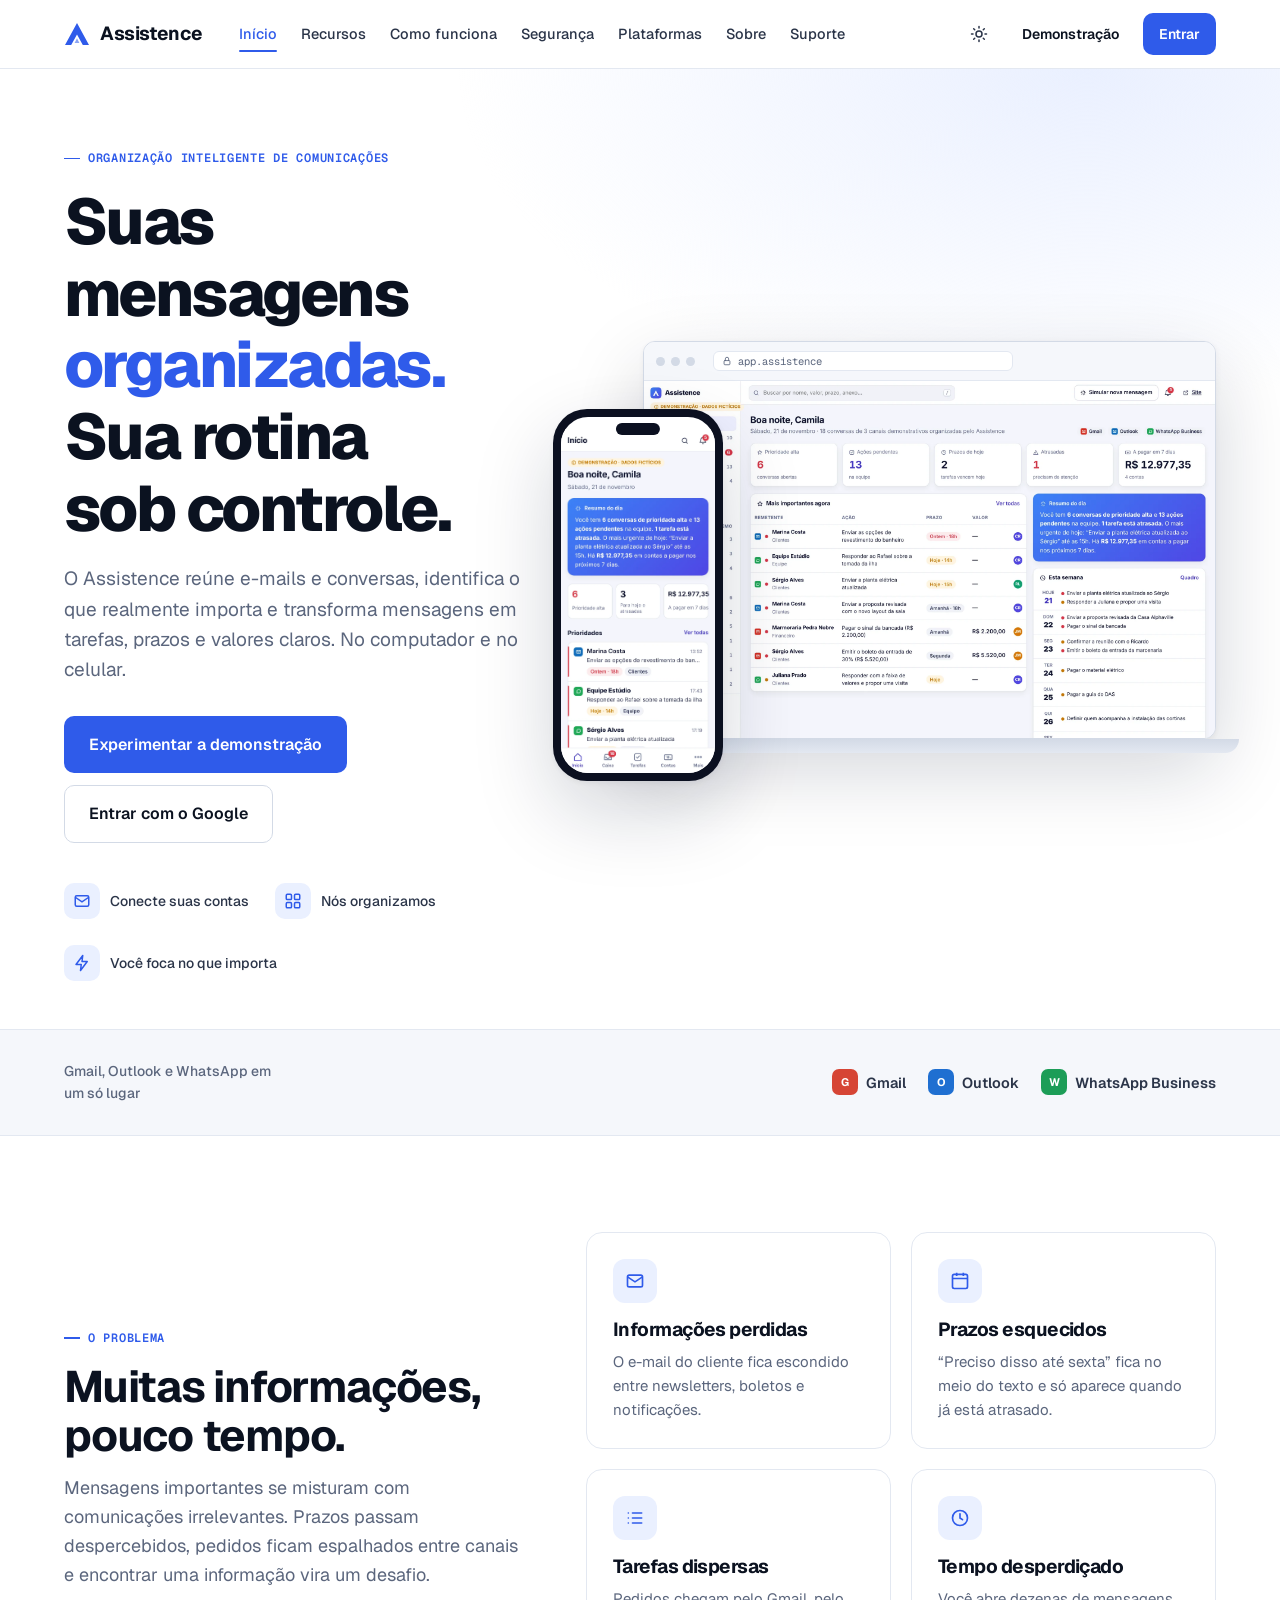
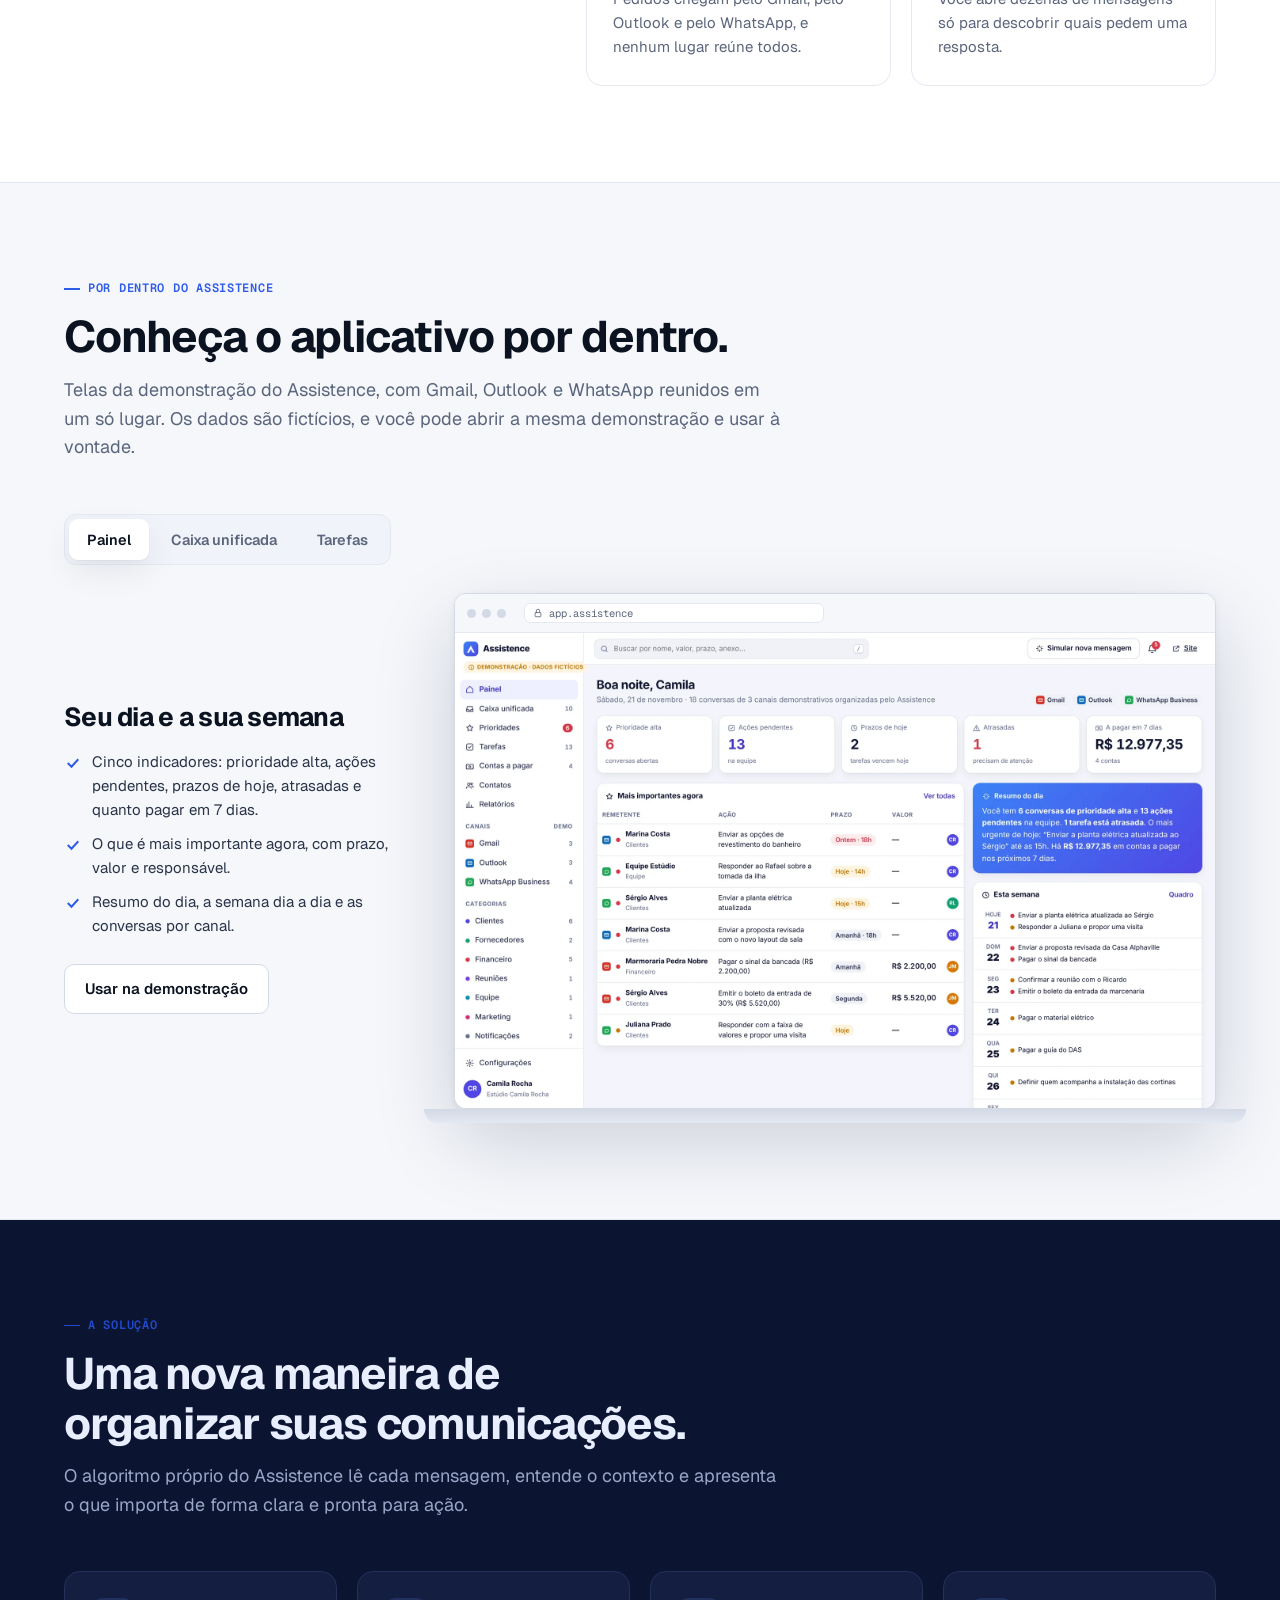
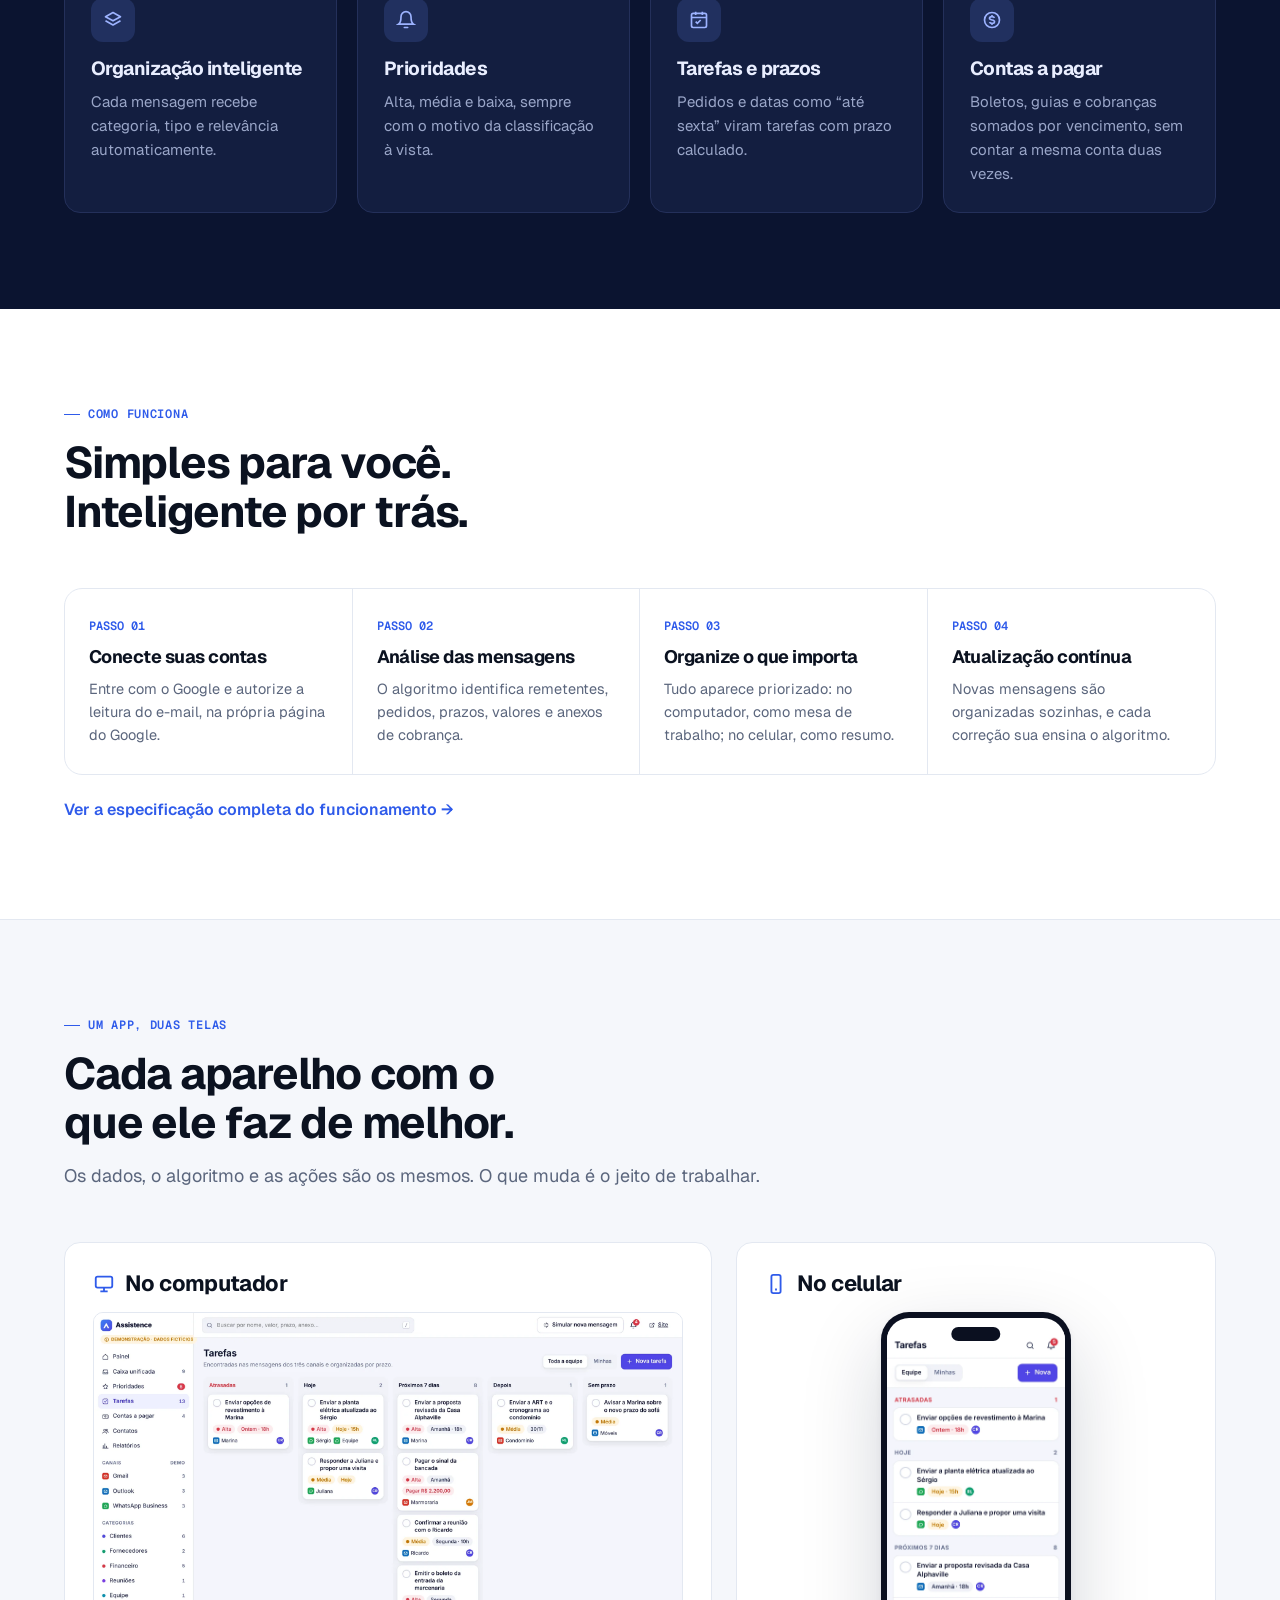
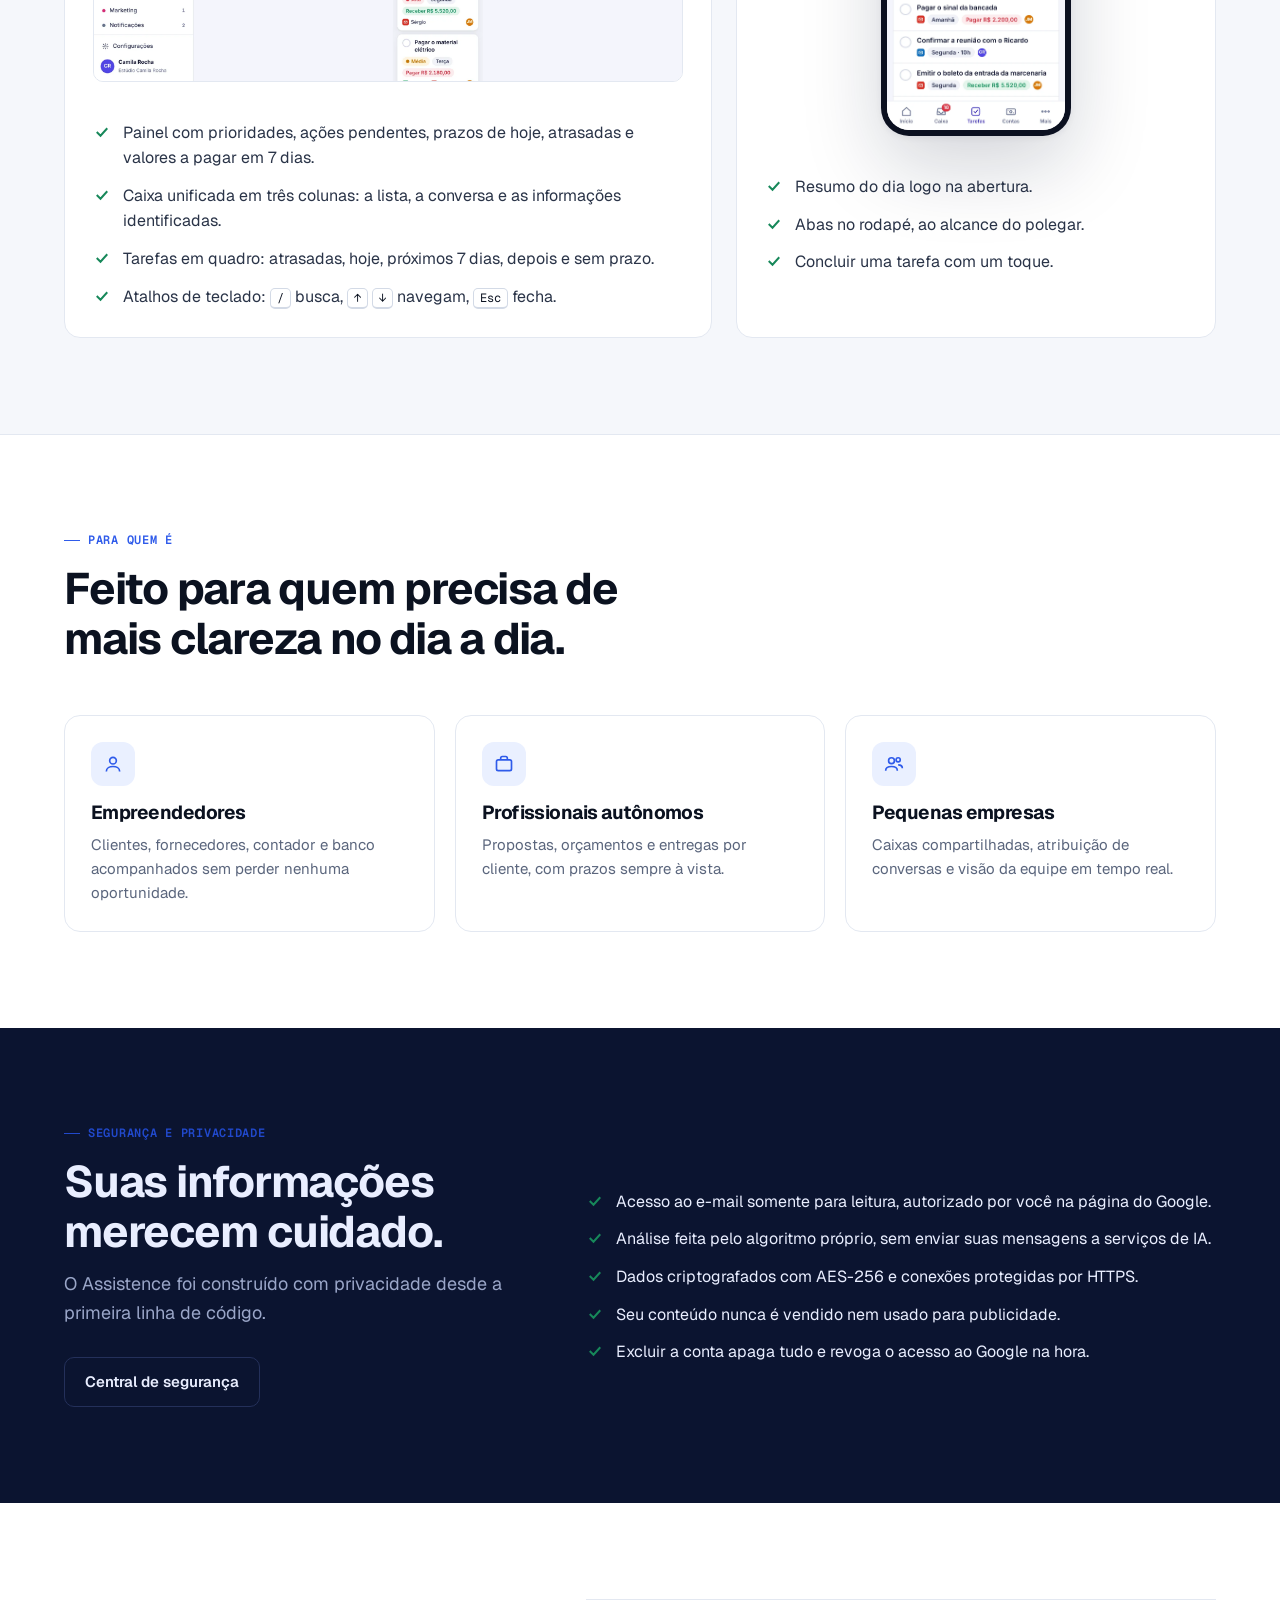
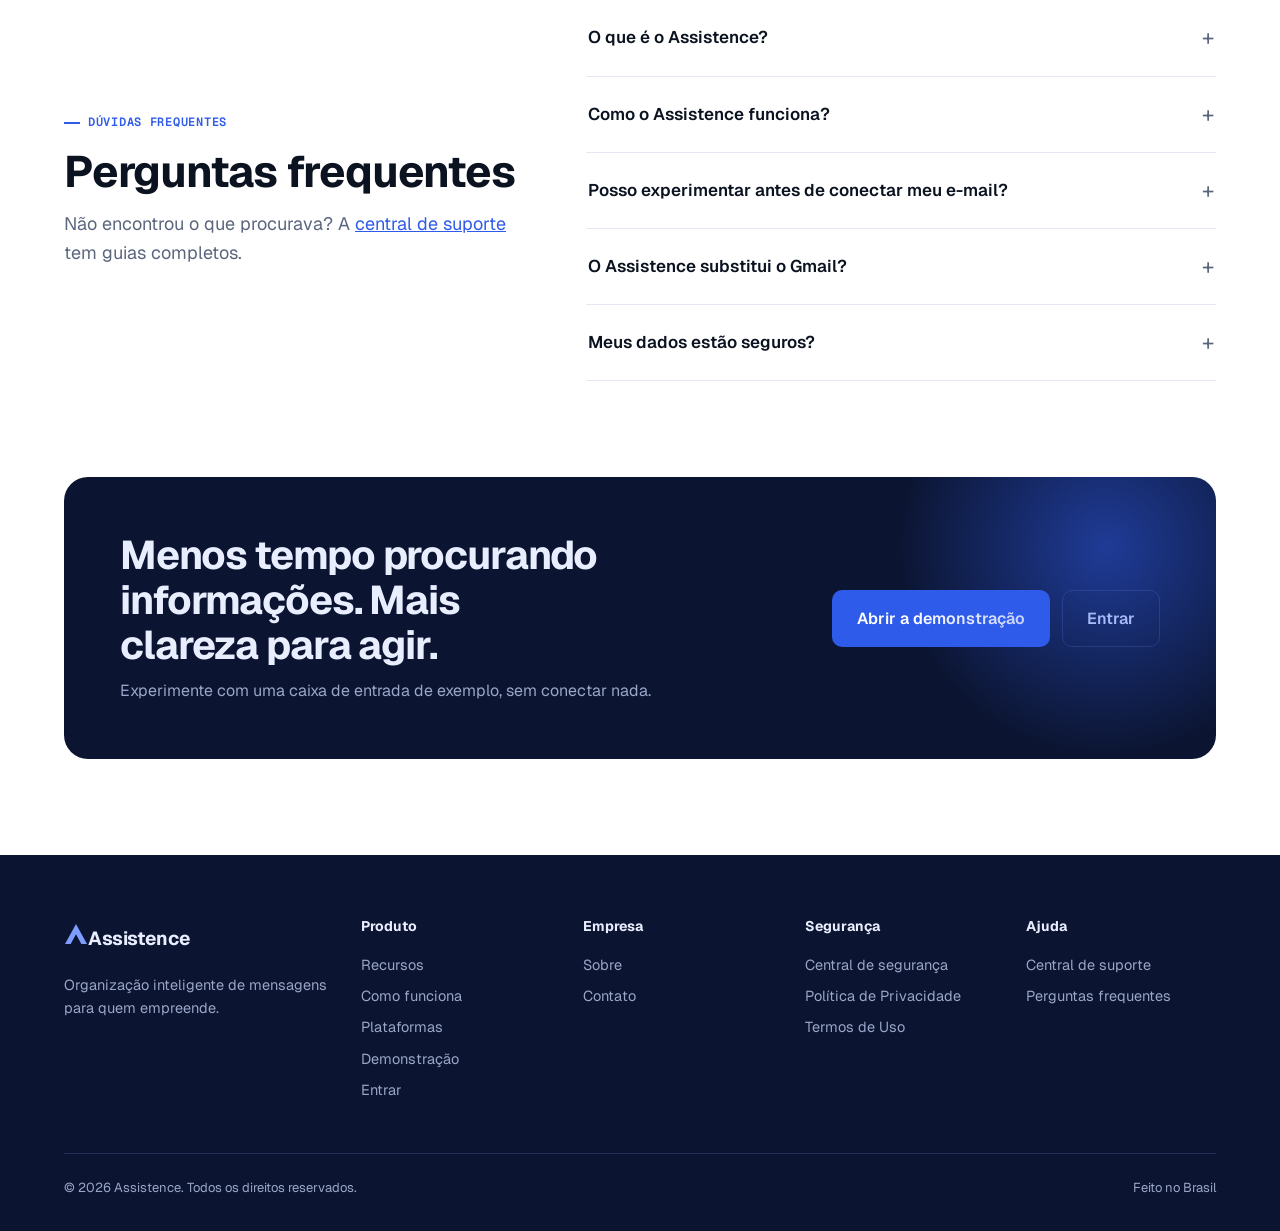
==== commit d3f5a7e1: "Nova demonstração independente e multicanal; site alinhado Demonstração (pasta demonstracao/): - Sep" ====
--- a/site/index.html
+++ b/site/index.html
@@ -52,7 +52,7 @@
 
   <section class="channels">
     <div class="wrap row">
-      <p>Todas as suas conversas de trabalho em um só lugar</p>
+      <p>Gmail, Outlook e WhatsApp em um só lugar</p>
       <div class="chs" data-mock="channels"></div>
     </div>
   </section>
@@ -63,7 +63,7 @@
       <div class="g2 mscroll">
         <div class="card"><div class="ic"><svg width="20" height="20" viewBox="0 0 24 24" fill="none" stroke="currentColor" stroke-width="2"><rect x="3" y="5" width="18" height="14" rx="2"/><path d="m3 7 9 6 9-6"/></svg></div><h3>Informações perdidas</h3><p>O e-mail do cliente fica escondido entre newsletters, boletos e notificações.</p></div>
         <div class="card"><div class="ic"><svg width="20" height="20" viewBox="0 0 24 24" fill="none" stroke="currentColor" stroke-width="2"><rect x="3" y="4" width="18" height="17" rx="2"/><path d="M3 9h18M8 2v4M16 2v4"/></svg></div><h3>Prazos esquecidos</h3><p>“Preciso disso até sexta” fica no meio do texto e só aparece quando já está atrasado.</p></div>
-        <div class="card"><div class="ic"><svg width="20" height="20" viewBox="0 0 24 24" fill="none" stroke="currentColor" stroke-width="2" stroke-linecap="round"><path d="M9 6h11M9 12h11M9 18h11M4 6h.01M4 12h.01M4 18h.01"/></svg></div><h3>Tarefas dispersas</h3><p>Pedidos chegam por e-mail, WhatsApp e Direct, e nenhum lugar reúne todos.</p></div>
+        <div class="card"><div class="ic"><svg width="20" height="20" viewBox="0 0 24 24" fill="none" stroke="currentColor" stroke-width="2" stroke-linecap="round"><path d="M9 6h11M9 12h11M9 18h11M4 6h.01M4 12h.01M4 18h.01"/></svg></div><h3>Tarefas dispersas</h3><p>Pedidos chegam pelo Gmail, pelo Outlook e pelo WhatsApp, e nenhum lugar reúne todos.</p></div>
         <div class="card"><div class="ic"><svg width="20" height="20" viewBox="0 0 24 24" fill="none" stroke="currentColor" stroke-width="2" stroke-linecap="round"><circle cx="12" cy="12" r="9"/><path d="M12 7v5l3 2"/></svg></div><h3>Tempo desperdiçado</h3><p>Você abre dezenas de mensagens só para descobrir quais pedem uma resposta.</p></div>
       </div>
     </div>
@@ -71,7 +71,7 @@
 
   <section class="band alt" id="por-dentro">
     <div class="wrap">
-      <div class="shead"><span class="label">Por dentro do Assistence</span><h2>As telas reais do aplicativo.</h2><p>Estas são as telas do Assistence funcionando com uma caixa de entrada de exemplo. Você pode abrir a mesma demonstração e usar à vontade.</p></div>
+      <div class="shead"><span class="label">Por dentro do Assistence</span><h2>Conheça o aplicativo por dentro.</h2><p>Telas da demonstração do Assistence, com Gmail, Outlook e WhatsApp reunidos em um só lugar. Os dados são fictícios, e você pode abrir a mesma demonstração e usar à vontade.</p></div>
       <div class="only-desk" data-mock="tour-desk"></div>
       <div class="only-mob" data-mock="tour-mob"></div>
     </div>
@@ -111,7 +111,7 @@
           <div class="shot"><img src="img/app-computador-tarefas.webp" width="1920" height="1200" loading="lazy" alt="Quadro de tarefas do Assistence no computador, separado por prazo"></div>
           <ul class="ticks">
             <li><svg width="18" height="18" viewBox="0 0 24 24" fill="none" stroke="currentColor" stroke-width="2.6"><path d="m5 12 5 5 9-10"/></svg>Painel com prioridades, ações pendentes, prazos de hoje, atrasadas e valores a pagar em 7 dias.</li>
-            <li><svg width="18" height="18" viewBox="0 0 24 24" fill="none" stroke="currentColor" stroke-width="2.6"><path d="m5 12 5 5 9-10"/></svg>Mensagens em duas colunas: a lista e a leitura lado a lado.</li>
+            <li><svg width="18" height="18" viewBox="0 0 24 24" fill="none" stroke="currentColor" stroke-width="2.6"><path d="m5 12 5 5 9-10"/></svg>Caixa unificada em três colunas: a lista, a conversa e as informações identificadas.</li>
             <li><svg width="18" height="18" viewBox="0 0 24 24" fill="none" stroke="currentColor" stroke-width="2.6"><path d="m5 12 5 5 9-10"/></svg>Tarefas em quadro: atrasadas, hoje, próximos 7 dias, depois e sem prazo.</li>
             <li><svg width="18" height="18" viewBox="0 0 24 24" fill="none" stroke="currentColor" stroke-width="2.6"><path d="m5 12 5 5 9-10"/></svg><span>Atalhos de teclado: <span class="kbd">/</span> busca, <span class="kbd">↑</span> <span class="kbd">↓</span> navegam, <span class="kbd">Esc</span> fecha.</span></li>
           </ul>
--- a/site/assets/site.css
+++ b/site/assets/site.css
@@ -320,7 +320,8 @@
 .stage{background:var(--bg2);border-block:1px solid var(--bd);padding-block:24px 40px}
 .frame-wrap{margin:0 auto;width:100%;max-width:1440px;height:max(640px,calc(100vh - 230px));border:1px solid var(--bd2);border-radius:14px;overflow:hidden;background:var(--sf);box-shadow:var(--sh-lg);position:relative;transition:max-width .3s}
 .frame-wrap.as-phone{max-width:400px;height:min(844px,max(640px,calc(100vh - 230px)));border-radius:36px;border:9px solid var(--bezel)}
-.frame-wrap iframe{width:100%;height:100%;border:0;display:block;background:#fff}
+.frame-wrap iframe{width:100%;height:100%;border:0;display:block;background:#f4f6fb;opacity:0;transition:opacity .35s ease}
+.frame-wrap iframe.ready{opacity:1}
 .frame-msg{position:absolute;inset:0;display:grid;place-items:center;text-align:center;padding:24px;color:var(--mu);background:var(--sf)}
 .frame-msg[hidden]{display:none}
 .frame-msg b{display:block;color:var(--tx);font-size:17px;margin-bottom:6px}
@@ -448,4 +449,24 @@
 }
 @media (min-width:1024px){.tabbar,.sheet,.sheet-bg{display:none!important}}
 @media (max-width:1180px) and (min-width:1024px){.menu a{padding:8px 8px;font-size:14px}.nav{gap:16px}}
-@media (prefers-reduced-motion:no-preference){.page:not([hidden]){animation:in .35s ease both}@keyframes in{from{opacity:.5;transform:translateY(8px)}to{opacity:1;transform:none}}}
+/* transições discretas: só suavizam o que já acontece, sem efeitos chamativos */
+.card,.topic,.plat .card{transition:border-color .2s ease,box-shadow .2s ease}
+.btn{transition:background .15s,transform .12s ease,border-color .15s}
+.menu a{transition:color .15s,background .15s}
+.tour-tabs button,.seg button{transition:background .2s,color .2s,box-shadow .2s}
+.frame-wrap{transition:max-width .35s cubic-bezier(.2,.75,.25,1),height .35s cubic-bezier(.2,.75,.25,1),border-radius .35s}
+@media (hover:hover){.card:hover,.topic:hover{border-color:var(--bd2);box-shadow:var(--sh)}}
+@media (prefers-reduced-motion:no-preference){
+  .page:not([hidden]){animation:in .3s cubic-bezier(.2,.75,.25,1) both}
+  @keyframes in{from{opacity:0;transform:translateY(6px)}to{opacity:1;transform:none}}
+  .btn:active{transform:scale(.98)}
+  .faq details[open] p{animation:fa .25s ease both}
+  @keyframes fa{from{opacity:0;transform:translateY(-4px)}}
+  .sheet:not([hidden]){animation:sh .3s cubic-bezier(.2,.8,.2,1) both}
+  @keyframes sh{from{transform:translateY(100%)}}
+  .sheet-bg:not([hidden]){animation:sbg .25s ease both}
+  @keyframes sbg{from{opacity:0}}
+  #tour-shot.swap,#tour-cap.swap{animation:sw .3s ease both}
+  @keyframes sw{from{opacity:0;transform:translateY(4px)}}
+  .carousel{scroll-behavior:smooth}
+}
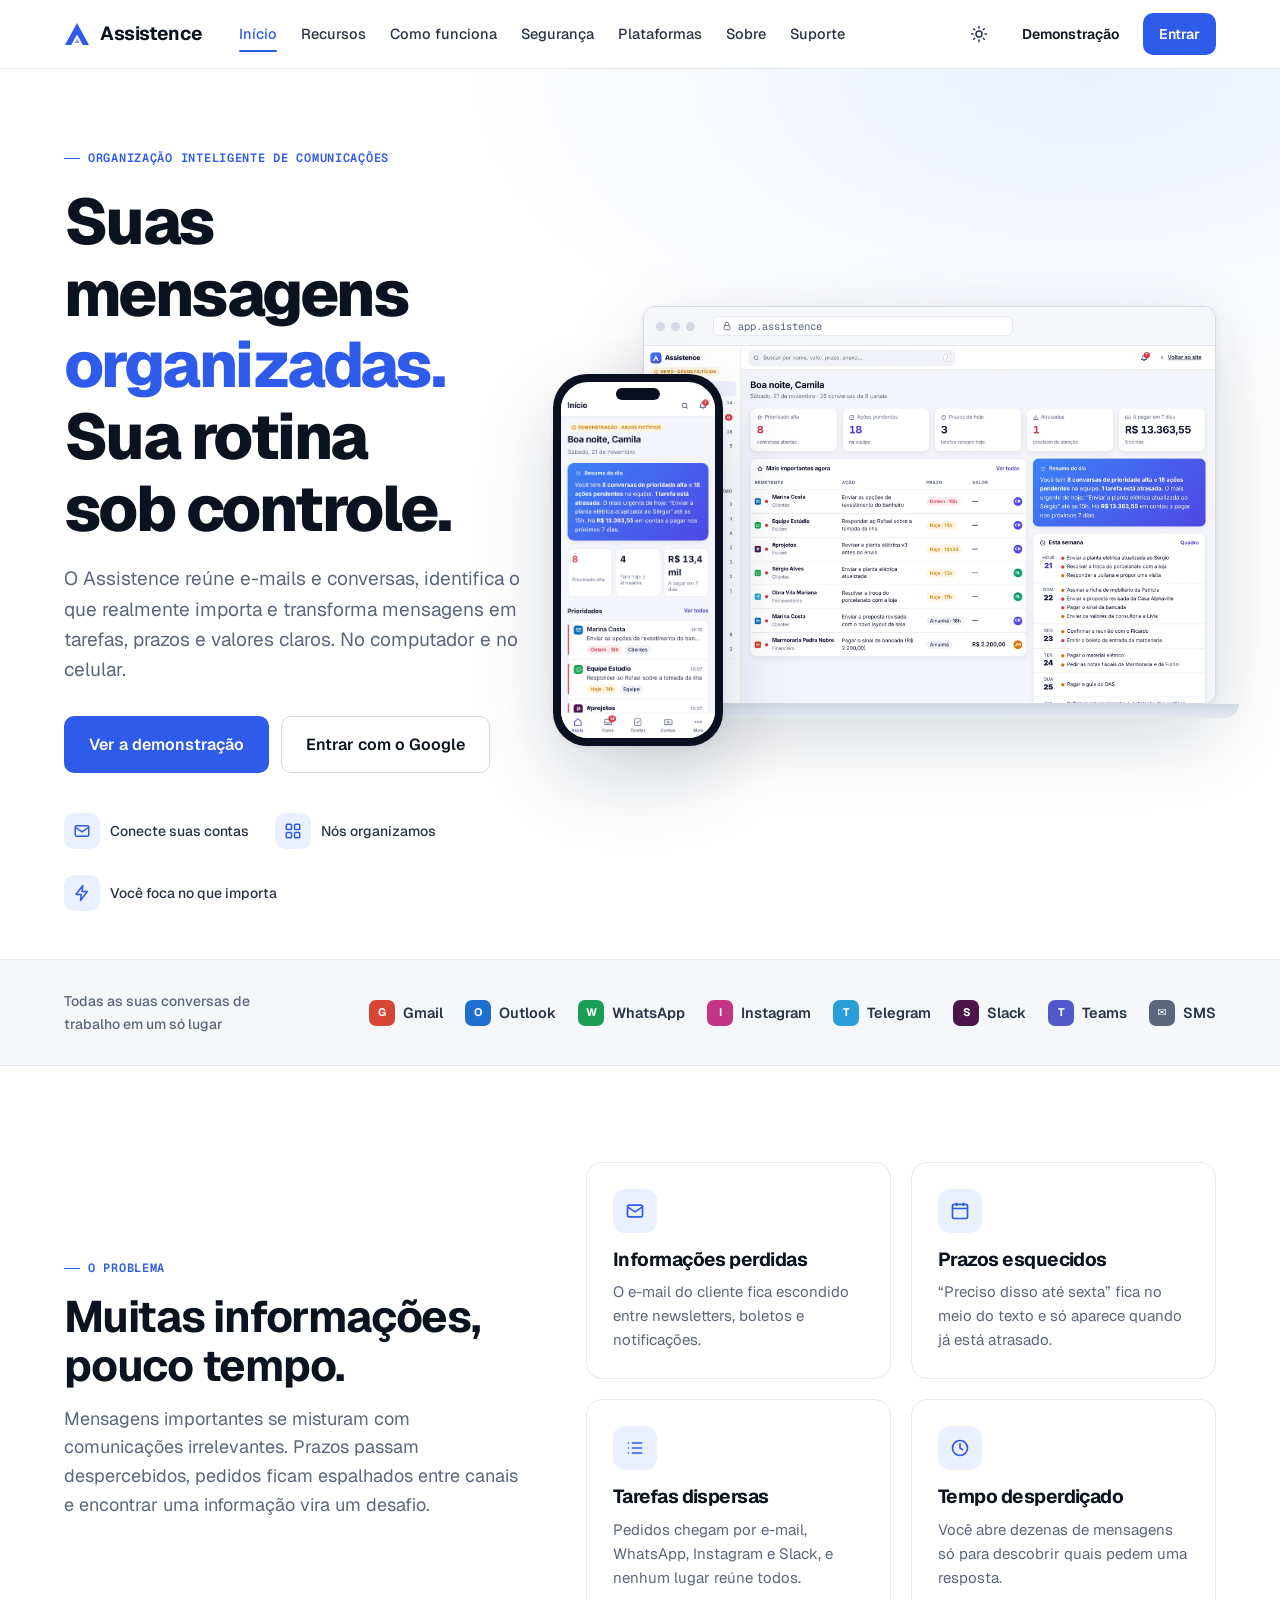
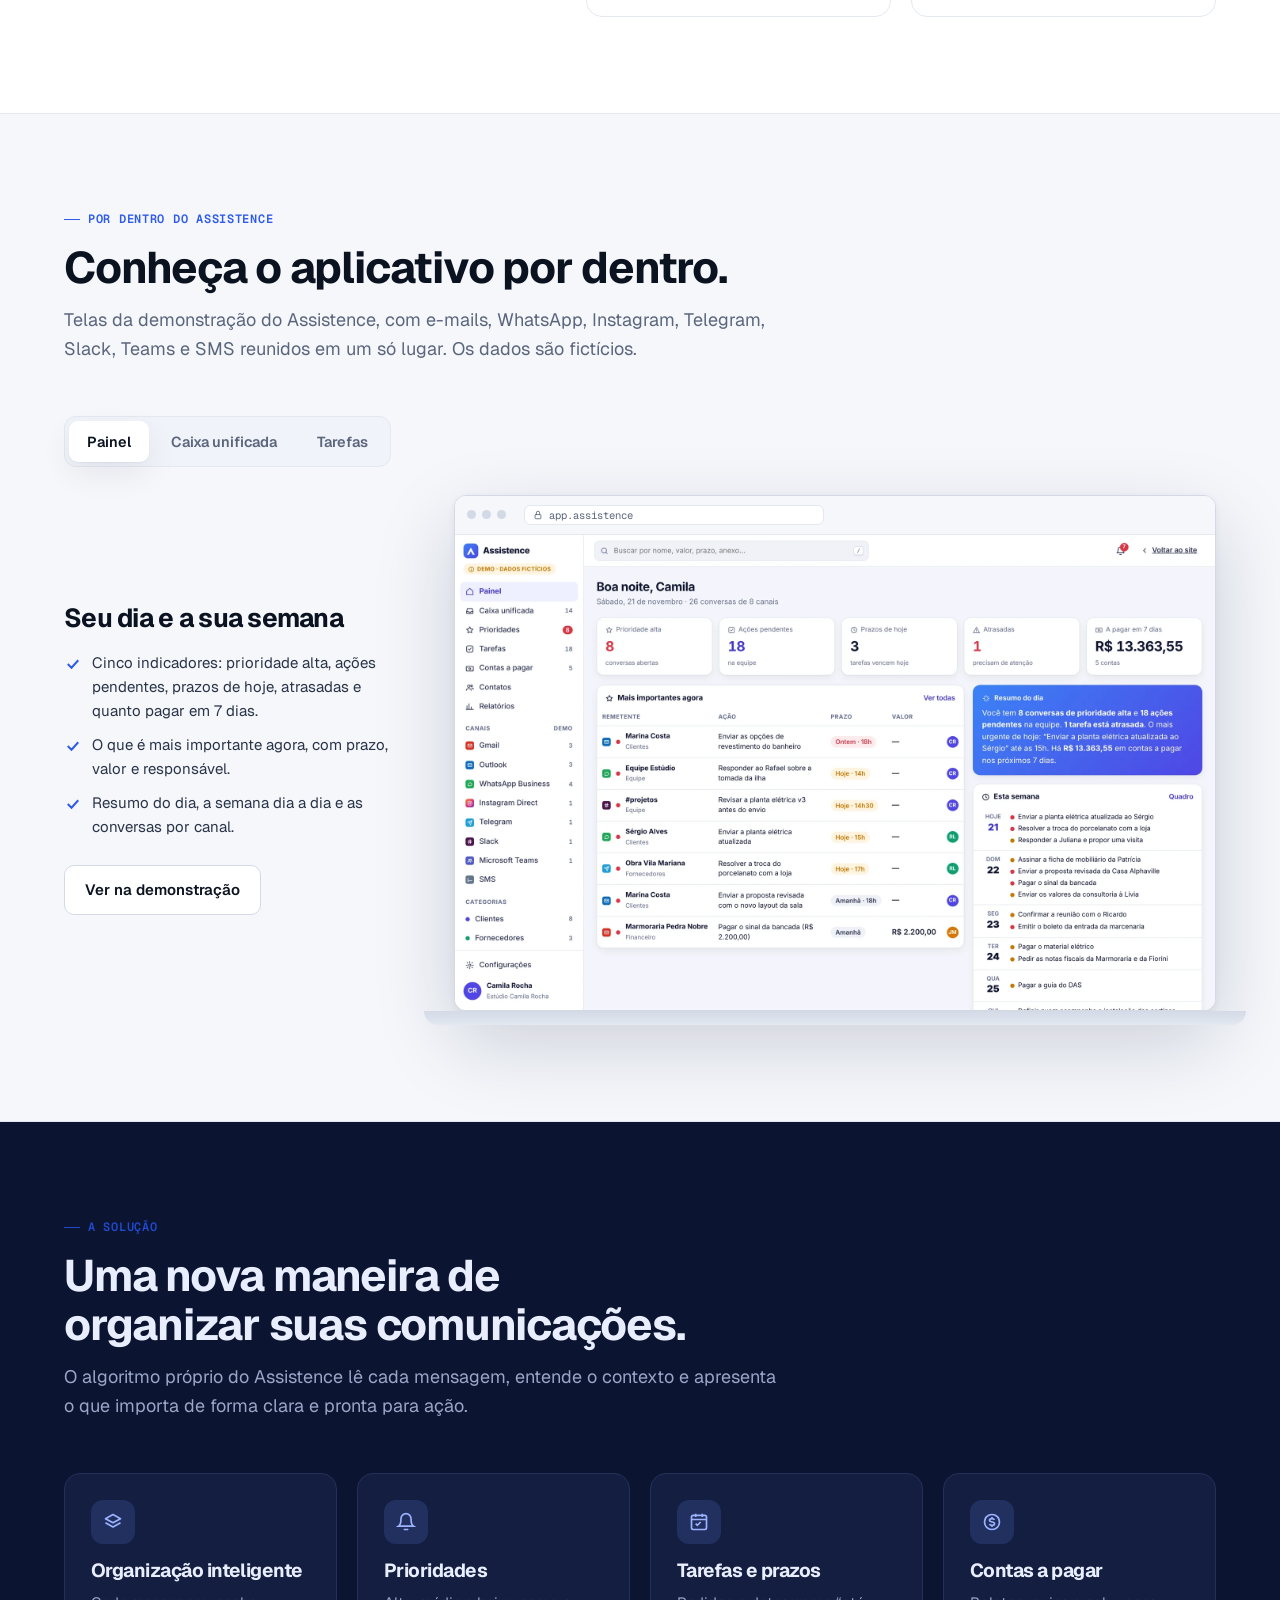
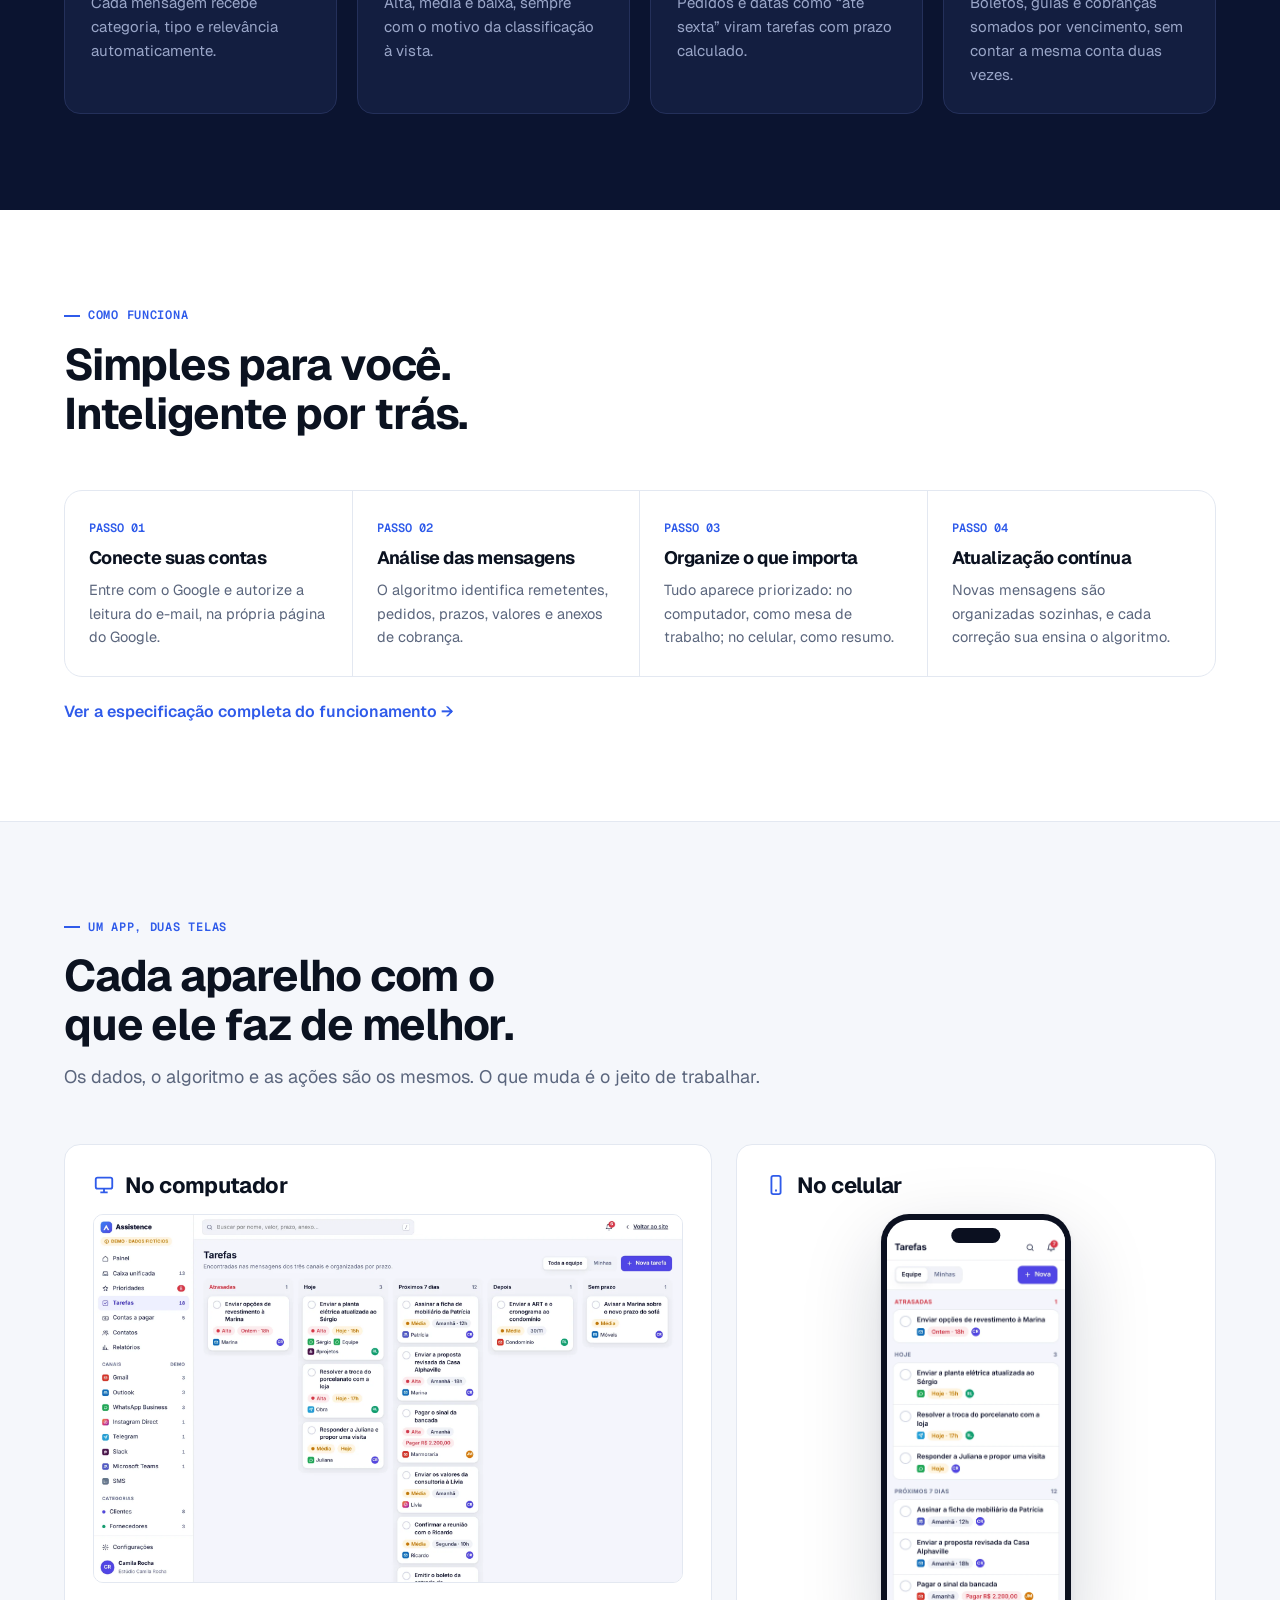
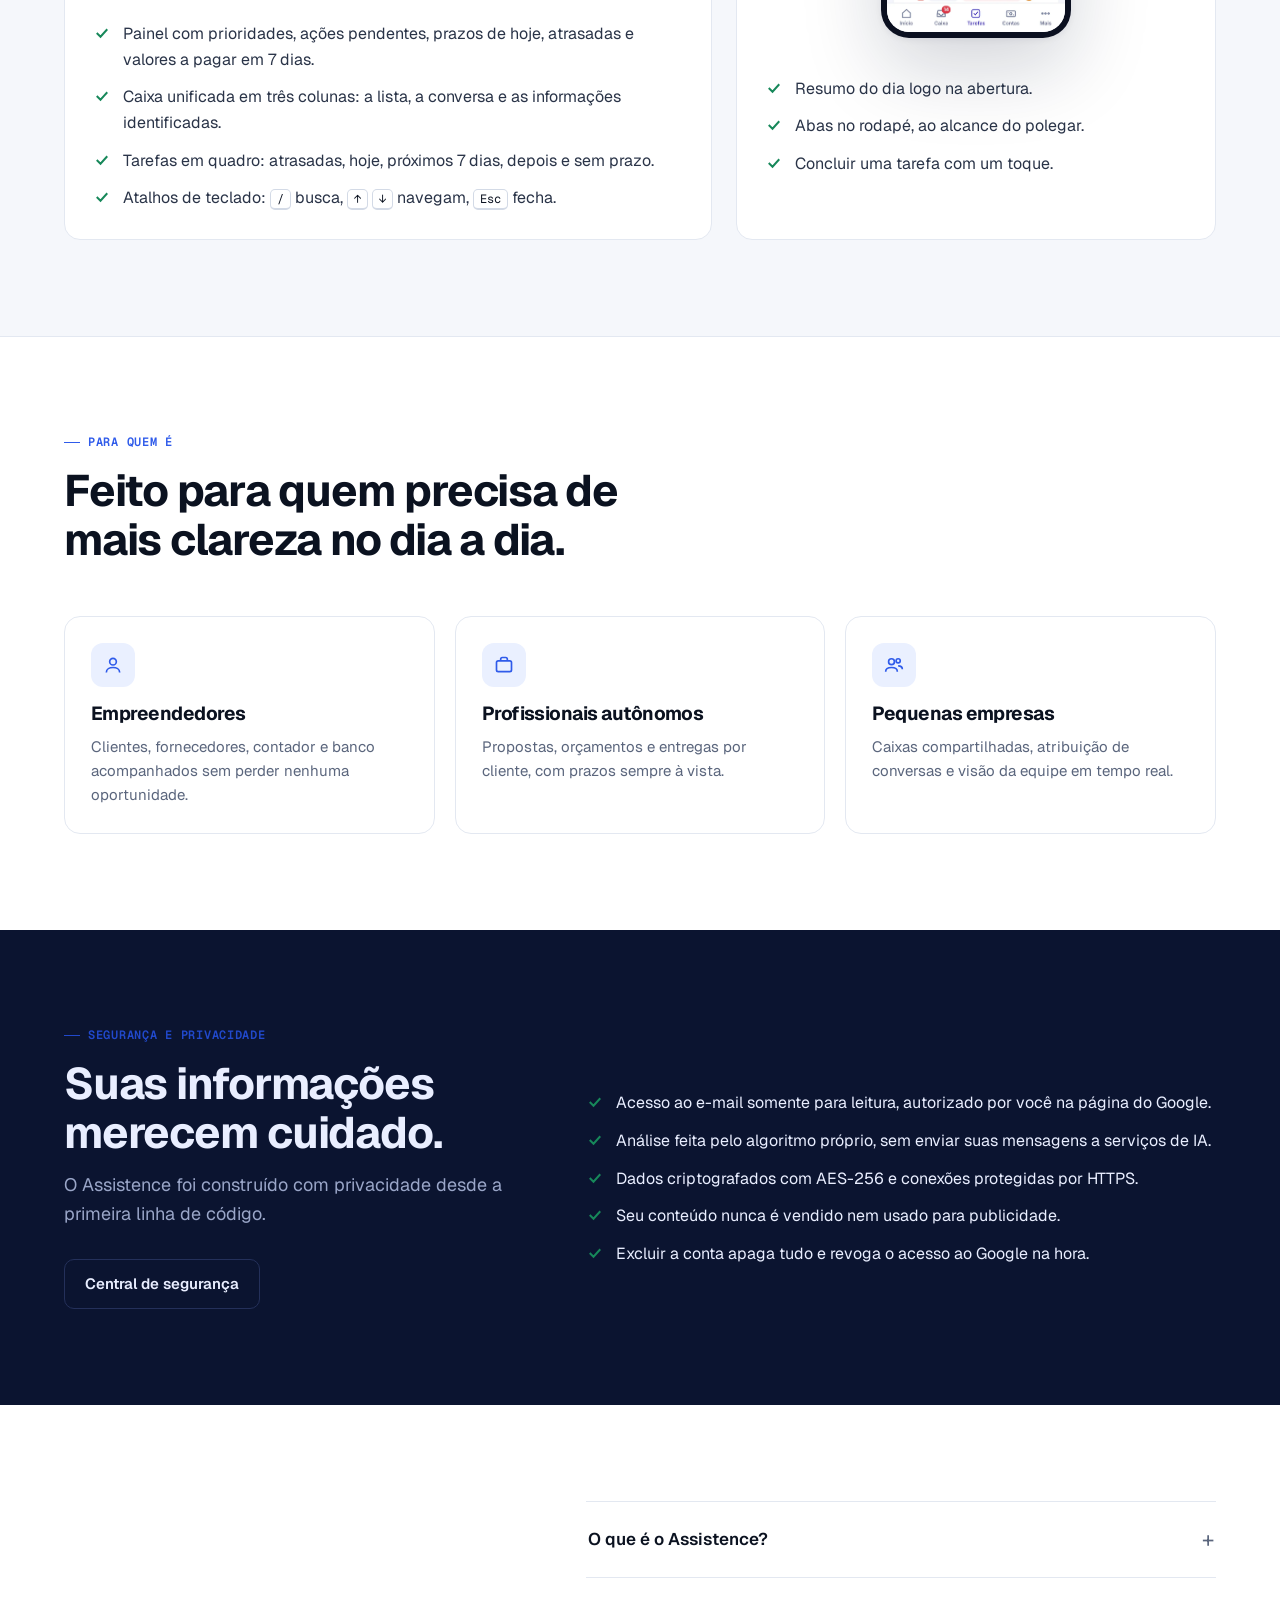
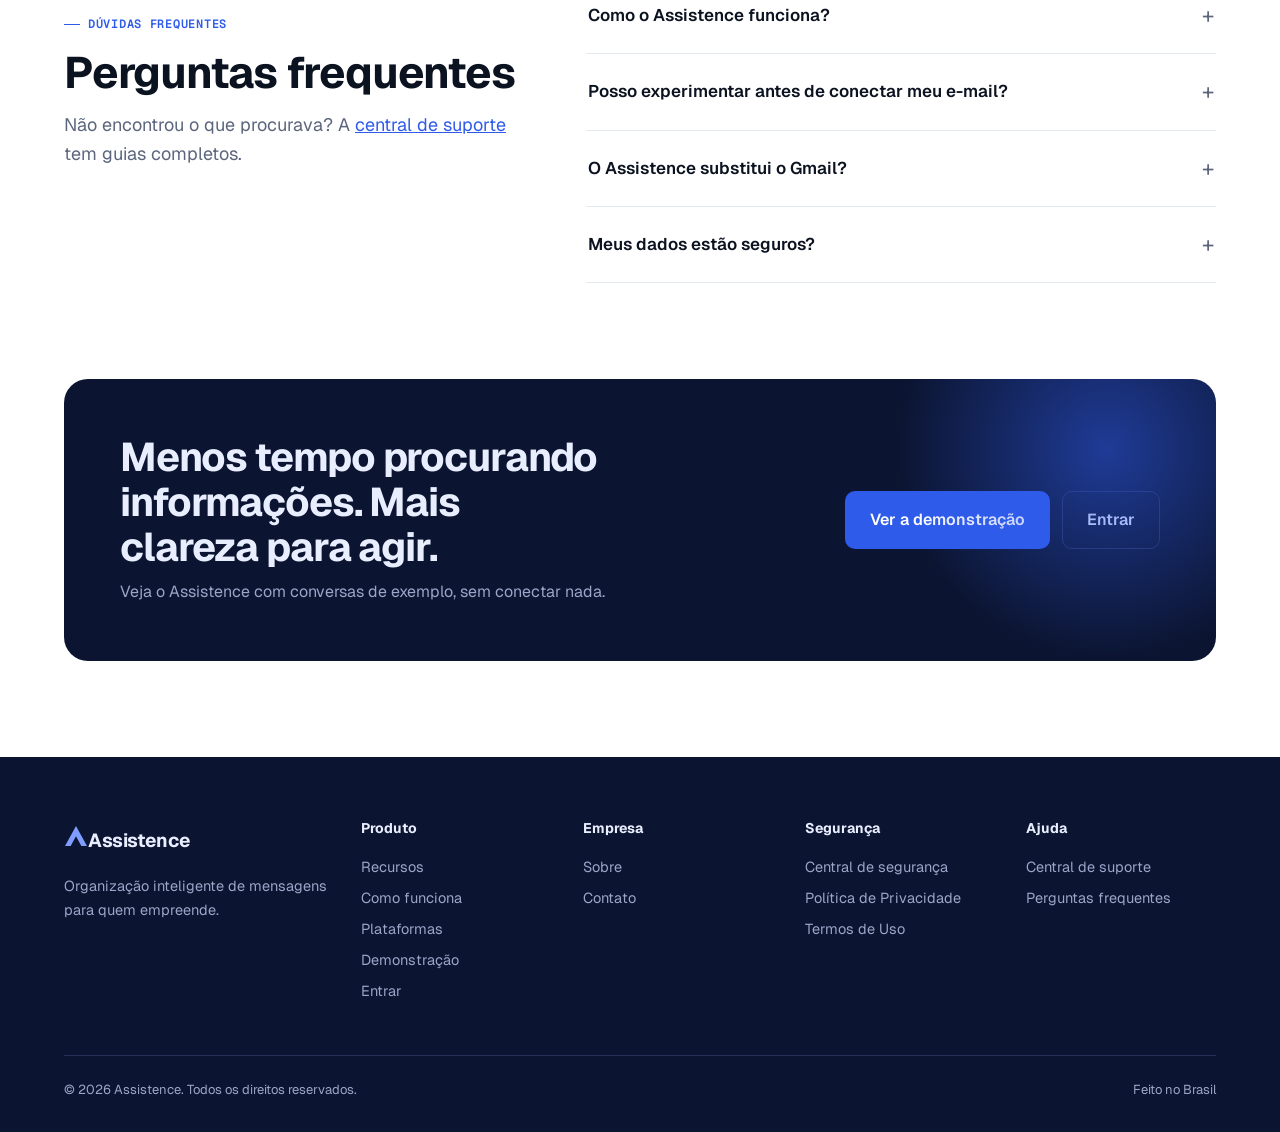
==== commit cafe17c4: "Demonstração como página própria, com oito canais - Corrige o ciclo: a página demonstracao.html e a " ====
--- a/site/index.html
+++ b/site/index.html
@@ -38,7 +38,7 @@
         <span class="label">Organização inteligente de comunicações</span>
         <h1>Suas mensagens <span>organizadas.</span> Sua rotina sob controle.</h1>
         <p class="lead">O Assistence reúne e-mails e conversas, identifica o que realmente importa e transforma mensagens em tarefas, prazos e valores claros. No computador e no celular.</p>
-        <div class="cta"><a class="btn lg" data-link="demo" href="acessar.html">Experimentar a demonstração</a><a class="btn sec lg" data-link="app" href="acessar.html">Entrar com o Google</a></div>
+        <div class="cta"><a class="btn lg" data-link="demo" href="acessar.html">Ver a demonstração</a><a class="btn sec lg" data-link="app" href="acessar.html">Entrar com o Google</a></div>
         <div class="pillars">
           <div><i><svg width="18" height="18" viewBox="0 0 24 24" fill="none" stroke="currentColor" stroke-width="2"><rect x="3" y="5" width="18" height="14" rx="2"/><path d="m3 7 9 6 9-6"/></svg></i>Conecte suas contas</div>
           <div><i><svg width="18" height="18" viewBox="0 0 24 24" fill="none" stroke="currentColor" stroke-width="2"><rect x="3" y="3" width="7" height="7" rx="1.5"/><rect x="14" y="3" width="7" height="7" rx="1.5"/><rect x="3" y="14" width="7" height="7" rx="1.5"/><rect x="14" y="14" width="7" height="7" rx="1.5"/></svg></i>Nós organizamos</div>
@@ -52,7 +52,7 @@
 
   <section class="channels">
     <div class="wrap row">
-      <p>Gmail, Outlook e WhatsApp em um só lugar</p>
+      <p>Todas as suas conversas de trabalho em um só lugar</p>
       <div class="chs" data-mock="channels"></div>
     </div>
   </section>
@@ -63,7 +63,7 @@
       <div class="g2 mscroll">
         <div class="card"><div class="ic"><svg width="20" height="20" viewBox="0 0 24 24" fill="none" stroke="currentColor" stroke-width="2"><rect x="3" y="5" width="18" height="14" rx="2"/><path d="m3 7 9 6 9-6"/></svg></div><h3>Informações perdidas</h3><p>O e-mail do cliente fica escondido entre newsletters, boletos e notificações.</p></div>
         <div class="card"><div class="ic"><svg width="20" height="20" viewBox="0 0 24 24" fill="none" stroke="currentColor" stroke-width="2"><rect x="3" y="4" width="18" height="17" rx="2"/><path d="M3 9h18M8 2v4M16 2v4"/></svg></div><h3>Prazos esquecidos</h3><p>“Preciso disso até sexta” fica no meio do texto e só aparece quando já está atrasado.</p></div>
-        <div class="card"><div class="ic"><svg width="20" height="20" viewBox="0 0 24 24" fill="none" stroke="currentColor" stroke-width="2" stroke-linecap="round"><path d="M9 6h11M9 12h11M9 18h11M4 6h.01M4 12h.01M4 18h.01"/></svg></div><h3>Tarefas dispersas</h3><p>Pedidos chegam pelo Gmail, pelo Outlook e pelo WhatsApp, e nenhum lugar reúne todos.</p></div>
+        <div class="card"><div class="ic"><svg width="20" height="20" viewBox="0 0 24 24" fill="none" stroke="currentColor" stroke-width="2" stroke-linecap="round"><path d="M9 6h11M9 12h11M9 18h11M4 6h.01M4 12h.01M4 18h.01"/></svg></div><h3>Tarefas dispersas</h3><p>Pedidos chegam por e-mail, WhatsApp, Instagram e Slack, e nenhum lugar reúne todos.</p></div>
         <div class="card"><div class="ic"><svg width="20" height="20" viewBox="0 0 24 24" fill="none" stroke="currentColor" stroke-width="2" stroke-linecap="round"><circle cx="12" cy="12" r="9"/><path d="M12 7v5l3 2"/></svg></div><h3>Tempo desperdiçado</h3><p>Você abre dezenas de mensagens só para descobrir quais pedem uma resposta.</p></div>
       </div>
     </div>
@@ -71,7 +71,7 @@
 
   <section class="band alt" id="por-dentro">
     <div class="wrap">
-      <div class="shead"><span class="label">Por dentro do Assistence</span><h2>Conheça o aplicativo por dentro.</h2><p>Telas da demonstração do Assistence, com Gmail, Outlook e WhatsApp reunidos em um só lugar. Os dados são fictícios, e você pode abrir a mesma demonstração e usar à vontade.</p></div>
+      <div class="shead"><span class="label">Por dentro do Assistence</span><h2>Conheça o aplicativo por dentro.</h2><p>Telas da demonstração do Assistence, com e-mails, WhatsApp, Instagram, Telegram, Slack, Teams e SMS reunidos em um só lugar. Os dados são fictícios.</p></div>
       <div class="only-desk" data-mock="tour-desk"></div>
       <div class="only-mob" data-mock="tour-mob"></div>
     </div>
@@ -164,7 +164,7 @@
   </section>
 
   <section class="wrap" style="padding-bottom:96px">
-    <div class="final"><div><h2>Menos tempo procurando informações. Mais clareza para agir.</h2><p>Experimente com uma caixa de entrada de exemplo, sem conectar nada.</p></div><div class="cta"><a class="btn lg" data-link="demo" href="acessar.html">Abrir a demonstração</a><a class="btn sec lg" data-link="app" href="acessar.html">Entrar</a></div></div>
+    <div class="final"><div><h2>Menos tempo procurando informações. Mais clareza para agir.</h2><p>Veja o Assistence com conversas de exemplo, sem conectar nada.</p></div><div class="cta"><a class="btn lg" data-link="demo" href="acessar.html">Ver a demonstração</a><a class="btn sec lg" data-link="app" href="acessar.html">Entrar</a></div></div>
   </section>
 </div>
 
--- a/site/assets/site.css
+++ b/site/assets/site.css
@@ -309,32 +309,19 @@
 .sheet a.btn{color:#fff;border-bottom:0;padding:13px;justify-content:center}
 .sheet a.btn.sec{color:var(--tx);border:1px solid var(--bd2)}
 
-/* ---------- demonstração dentro do site ---------- */
-.demo-head{display:flex;justify-content:space-between;align-items:flex-end;gap:20px;flex-wrap:wrap;padding-block:28px 20px}
-.demo-head h1{font-size:clamp(26px,3.4vw,36px);margin-top:10px}
-.demo-head p{color:var(--mu);margin-top:6px;max-width:56ch}
-.demo-tools{display:flex;gap:8px;flex-wrap:wrap;align-items:center}
-.seg{display:inline-flex;gap:4px;padding:4px;border-radius:12px;background:var(--sf2);border:1px solid var(--bd)}
-.seg button{display:flex;align-items:center;gap:7px;padding:8px 14px;border-radius:9px;font-weight:600;font-size:14px;color:var(--mu)}
-.seg button.on{background:var(--sf);color:var(--tx);box-shadow:var(--sh)}
-.stage{background:var(--bg2);border-block:1px solid var(--bd);padding-block:24px 40px}
-.frame-wrap{margin:0 auto;width:100%;max-width:1440px;height:max(640px,calc(100vh - 230px));border:1px solid var(--bd2);border-radius:14px;overflow:hidden;background:var(--sf);box-shadow:var(--sh-lg);position:relative;transition:max-width .3s}
-.frame-wrap.as-phone{max-width:400px;height:min(844px,max(640px,calc(100vh - 230px)));border-radius:36px;border:9px solid var(--bezel)}
+/* ---------- demonstração (só na prévia do Claude) ---------- */
+.stage{background:var(--bg)}
+.frame-wrap{position:relative;width:100%;height:100dvh;background:var(--sf)}
 .frame-wrap iframe{width:100%;height:100%;border:0;display:block;background:#f4f6fb;opacity:0;transition:opacity .35s ease}
 .frame-wrap iframe.ready{opacity:1}
 .frame-msg{position:absolute;inset:0;display:grid;place-items:center;text-align:center;padding:24px;color:var(--mu);background:var(--sf)}
 .frame-msg[hidden]{display:none}
-.frame-msg b{display:block;color:var(--tx);font-size:17px;margin-bottom:6px}
+.frame-msg b{display:block;color:var(--tx);font-size:16px}
 .spin{width:28px;height:28px;border-radius:50%;border:3px solid var(--bd2);border-top-color:var(--ac);margin:0 auto 14px;animation:spin .9s linear infinite}
 @keyframes spin{to{transform:rotate(360deg)}}
-.demo-note{font-size:13.5px;color:var(--mu);text-align:center;margin-top:14px}
-.frame-wrap:fullscreen{max-width:none;border:0;border-radius:0;height:100vh}
 body.app-mode{padding-bottom:0}
-body.app-mode header.top,body.app-mode .demo-head,body.app-mode footer,body.app-mode .tabbar,body.app-mode .demo-note{display:none!important}
-body.app-mode .stage{padding:0;border:0}
-body.app-mode .stage .wrap{padding:0}
-body.app-mode .frame-wrap{max-width:none;border:0;border-radius:0;box-shadow:none;height:calc(100dvh - env(safe-area-inset-top,0px) - env(safe-area-inset-bottom,0px));min-height:0}
-body.app-mode .page:not([hidden]){animation:none}
+body.app-mode header.top,body.app-mode footer,body.app-mode .tabbar{display:none!important}
+body.app-mode .frame-wrap{height:calc(100dvh - env(safe-area-inset-top,0px) - env(safe-area-inset-bottom,0px))}
 
 /* ---------- área privada ---------- */
 .ws-tabs{display:flex;gap:6px;margin:0 0 18px;flex-wrap:wrap}
@@ -437,15 +424,6 @@
   .fgrid>div:first-child{grid-column:1/-1}
   footer{padding-block:44px 28px}
   .devices .laptop{margin-left:0}
-  .demo-head{padding-block:12px;height:74px;align-content:center}
-  .demo-head p,.demo-head .demo-tools{display:none}
-  .demo-head h1{font-size:22px;margin-top:4px}
-  .stage{padding:0;border:0;background:var(--bg)}
-  .stage .wrap{padding:0}
-  .frame-wrap,.frame-wrap.as-phone{max-width:none;border:0;border-radius:0;box-shadow:none;height:calc(100dvh - 58px - 74px - env(safe-area-inset-bottom,0px) - env(safe-area-inset-top,0px));min-height:480px}
-  body.demo-mode{padding-bottom:0}
-  body.demo-mode .tabbar,body.demo-mode footer{display:none}
-  .demo-note{display:none}
 }
 @media (min-width:1024px){.tabbar,.sheet,.sheet-bg{display:none!important}}
 @media (max-width:1180px) and (min-width:1024px){.menu a{padding:8px 8px;font-size:14px}.nav{gap:16px}}
@@ -453,8 +431,7 @@
 .card,.topic,.plat .card{transition:border-color .2s ease,box-shadow .2s ease}
 .btn{transition:background .15s,transform .12s ease,border-color .15s}
 .menu a{transition:color .15s,background .15s}
-.tour-tabs button,.seg button{transition:background .2s,color .2s,box-shadow .2s}
-.frame-wrap{transition:max-width .35s cubic-bezier(.2,.75,.25,1),height .35s cubic-bezier(.2,.75,.25,1),border-radius .35s}
+.tour-tabs button{transition:background .2s,color .2s,box-shadow .2s}
 @media (hover:hover){.card:hover,.topic:hover{border-color:var(--bd2);box-shadow:var(--sh)}}
 @media (prefers-reduced-motion:no-preference){
   .page:not([hidden]){animation:in .3s cubic-bezier(.2,.75,.25,1) both}
